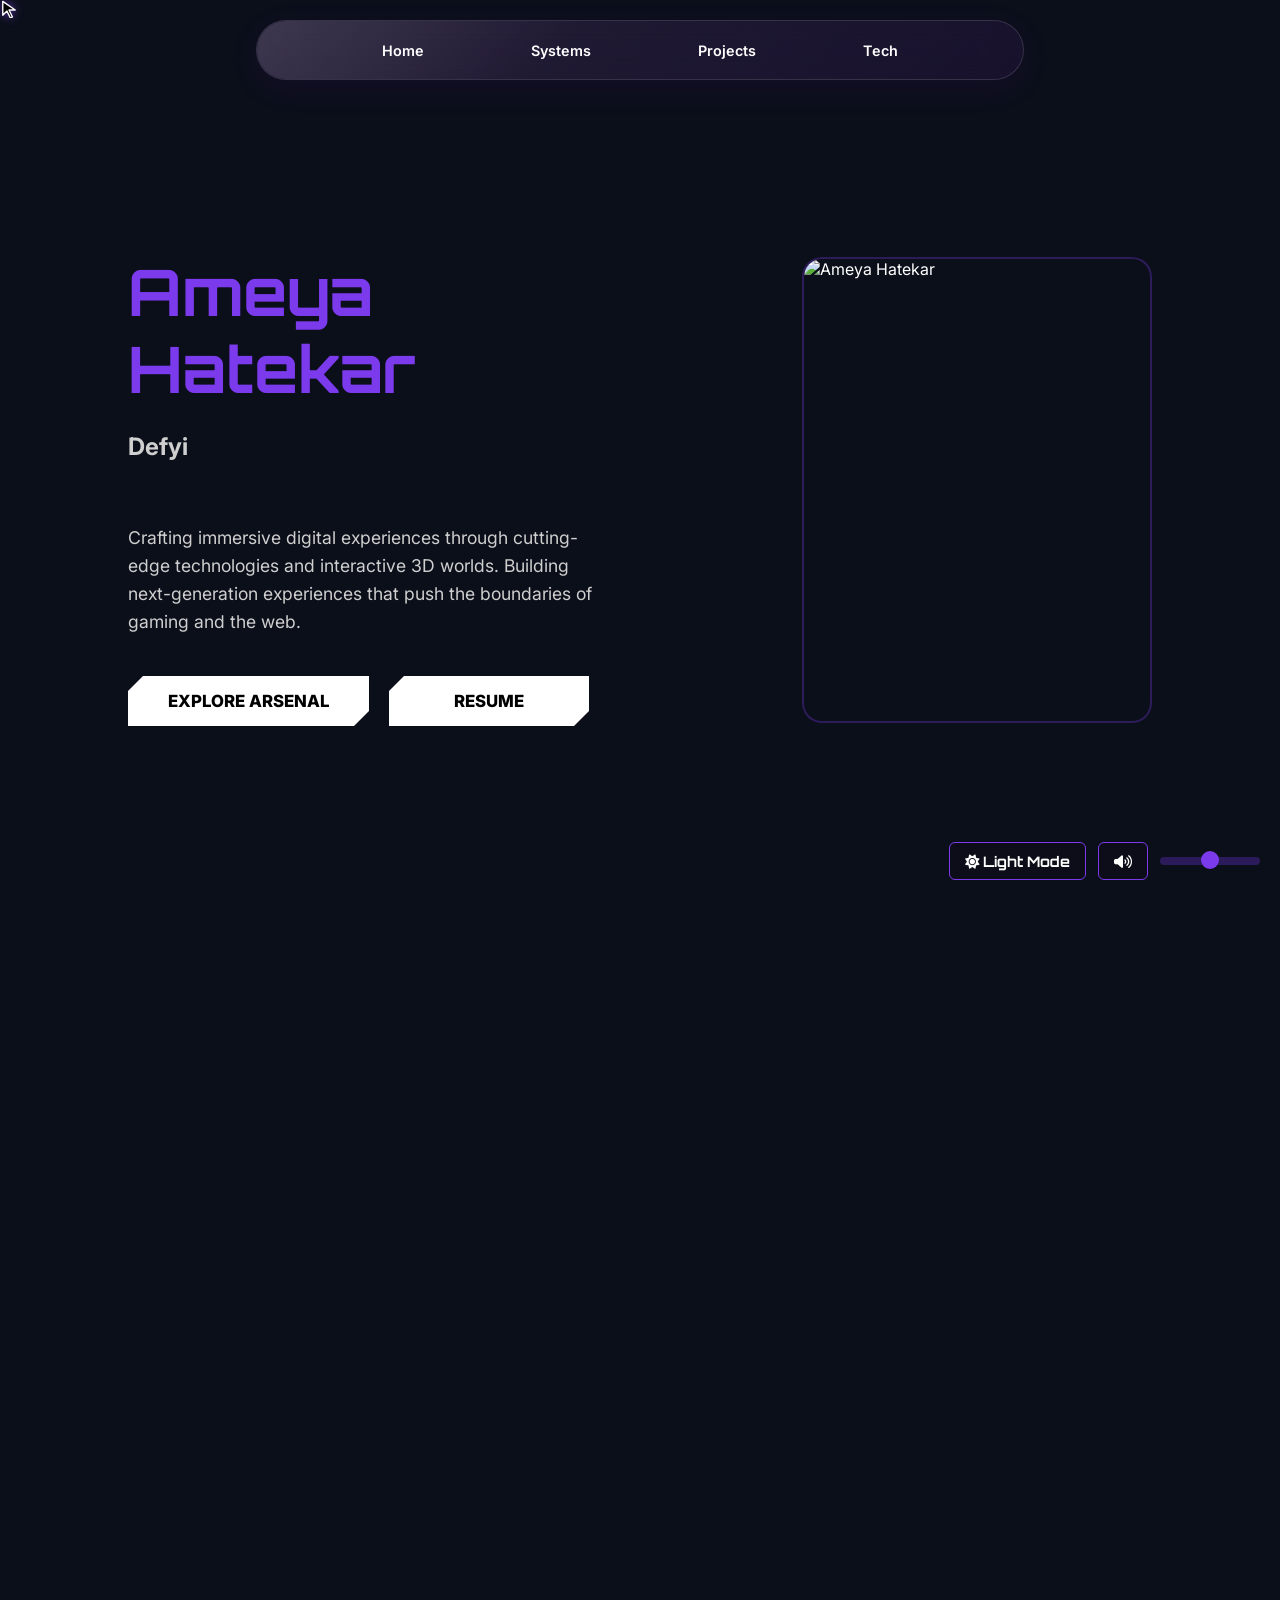
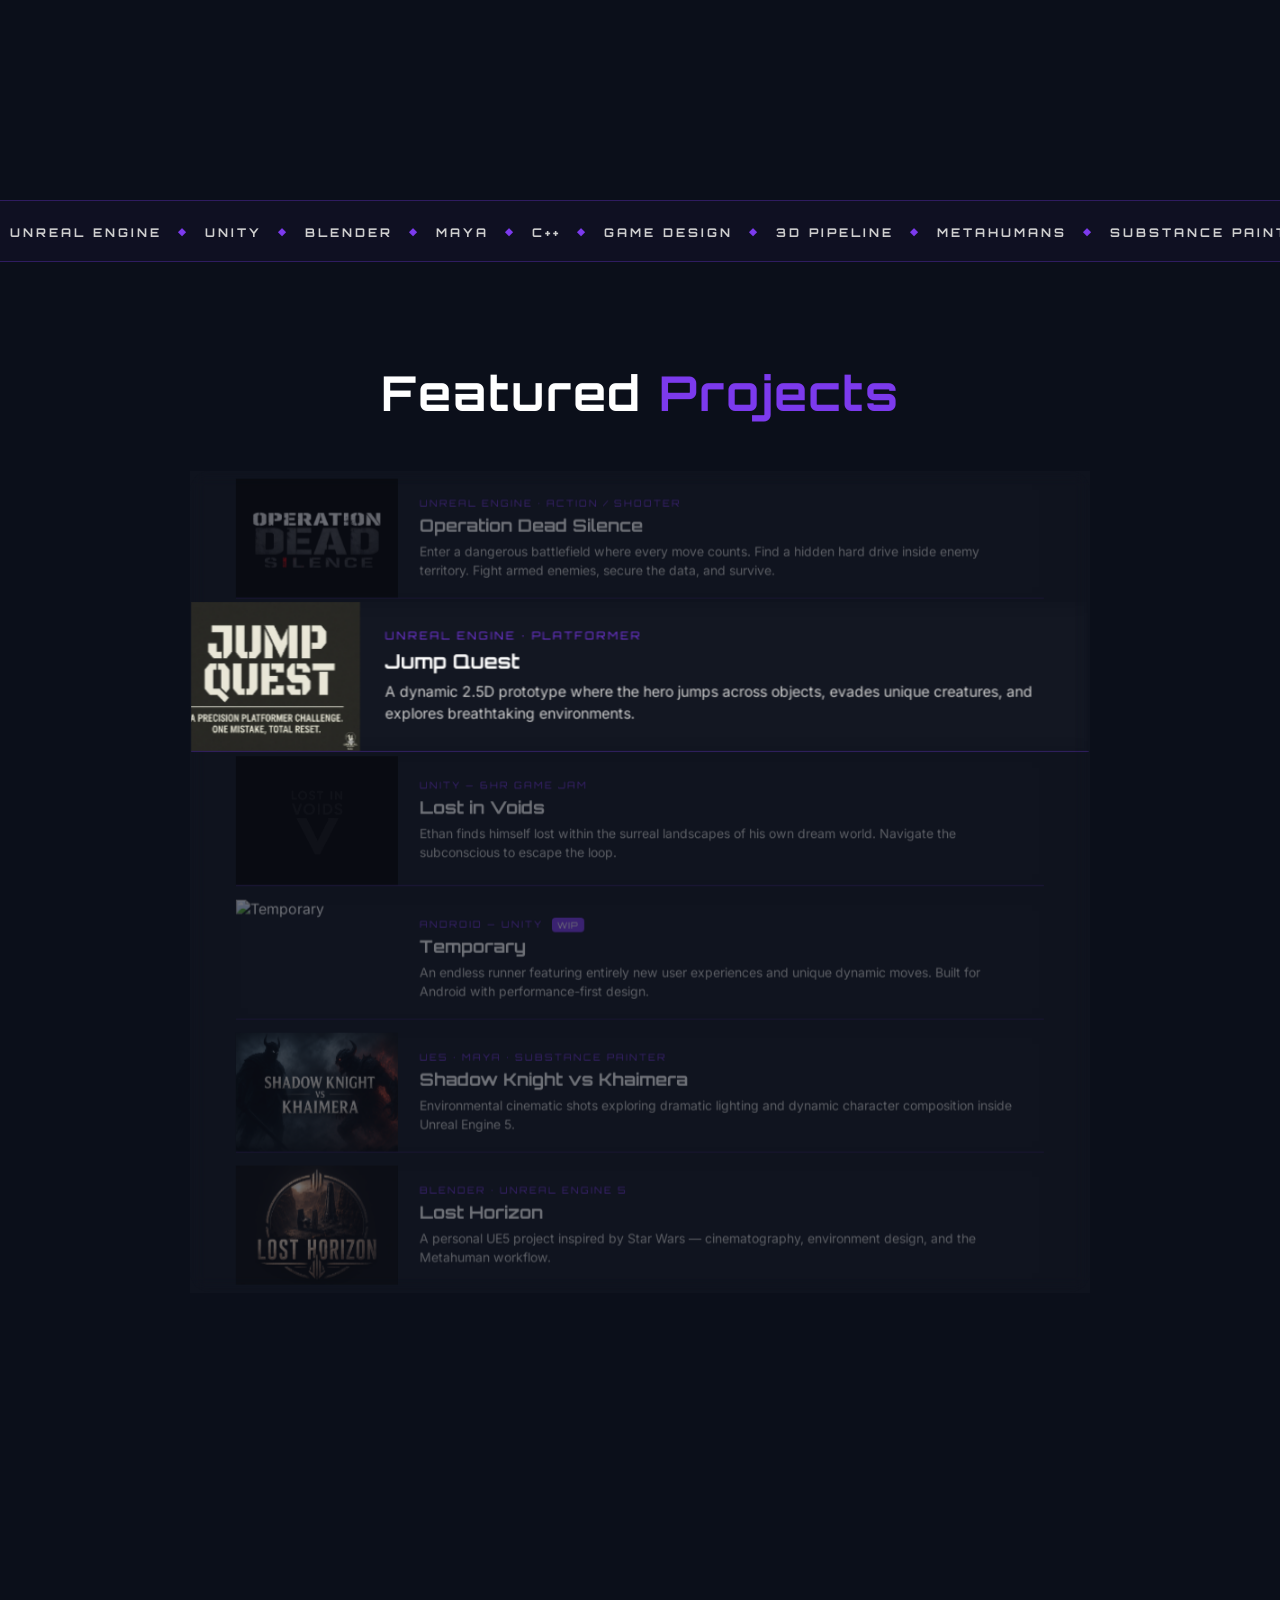
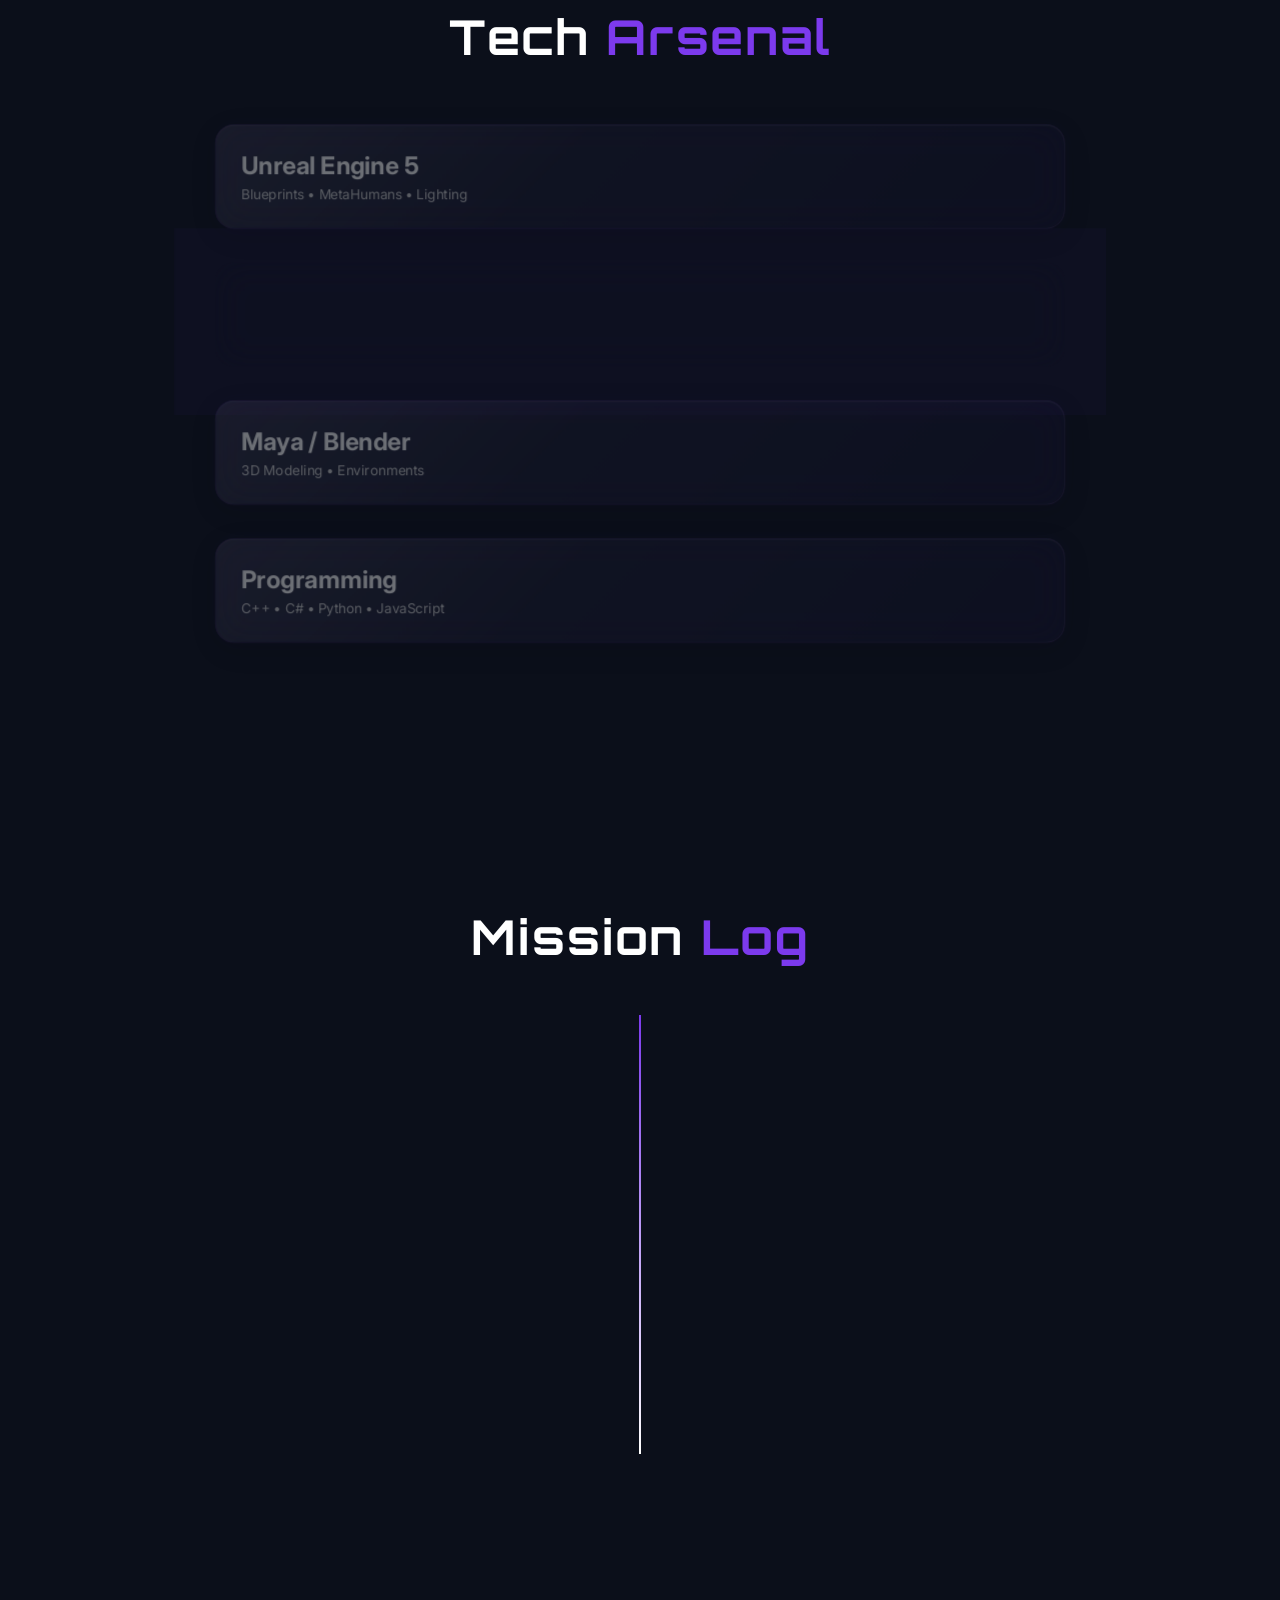
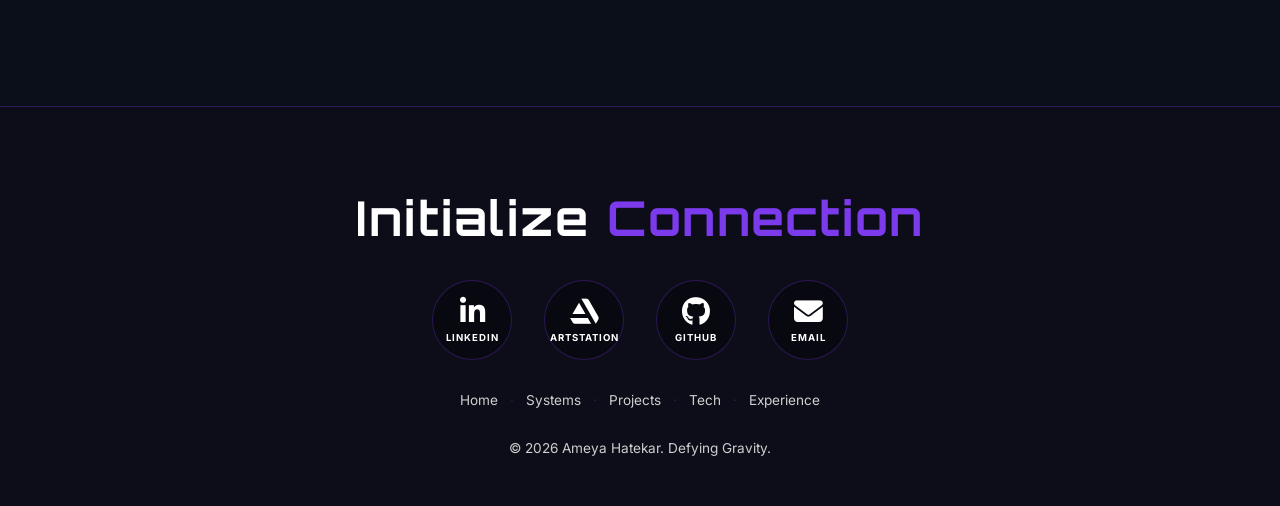
==== index.html @ feee2788 "Add files via upload" ====
<!DOCTYPE html>
<html lang="en">
<head>
    <meta charset="UTF-8">
    <meta name="viewport" content="width=device-width, initial-scale=1.0">
    <title>Ameya Hatekar | 3D Portfolio</title>
    <link href="https://fonts.googleapis.com/css2?family=Inter:wght@300;400;600;800&family=Orbitron:wght@400;700;900&display=swap" rel="stylesheet">
    <link rel="stylesheet" href="https://cdnjs.cloudflare.com/ajax/libs/font-awesome/6.4.0/css/all.min.css">
<style>
/* ═══════════════════════════════════════════
   ROOT & RESET
═══════════════════════════════════════════ */
:root {
    --bg-color: #0B0F1A;
    --primary-color: #7C3AED;
    --accent-color: #C084FC;
    --text-main: #FFFFFF;
    --text-muted: #CFCFCF;
    --dark-glass: #0c0d18;
    --border-glass: rgba(124, 58, 237, 0.3);
    --font-main: 'Inter', sans-serif;
    --font-title: 'Orbitron', sans-serif;
}
body.light-mode {
    --bg-color: #ffffff;
    --text-main: #111111;
    --text-muted: #444444;
    --dark-glass: #f8f8f8;
    --primary-color: #a020f0;
    --border-glass: rgba(0,0,0,0.1);
}
* { margin: 0; padding: 0; box-sizing: border-box; cursor: none !important; }
body.loading { overflow: hidden; background-color: var(--bg-color); }
html, body { height: auto; }
body {
    background-color: var(--bg-color);
    color: var(--text-main);
    font-family: var(--font-main);
    overflow-x: hidden;
    overflow-y: auto;
    transition: background-color 0.6s ease, color 0.6s ease;
}
html.lenis { height: auto; }
.lenis.lenis-smooth { scroll-behavior: auto; }

/* ── SCROLLBAR HIDDEN ── */
* { scrollbar-width: none; -ms-overflow-style: none; }
*::-webkit-scrollbar { display: none; width: 0; height: 0; }

/* ═══════════════════════════════════════════
   CUSTOM CURSOR — Triangular gamer arrow
═══════════════════════════════════════════ */
#custom-cursor {
    position: fixed;
    top: 0;
    left: 0;
    width: 0;
    height: 0;
    pointer-events: none;
    z-index: 999999;
    transform: translate(0px, 0px);
    will-change: transform;
}

/* Smaller custom arrow cursor */
#custom-cursor-svg {
    position: fixed;
    top: 0;
    left: 0;
    width: 18px;
    height: 18px;
    pointer-events: none;
    z-index: 999999;
    will-change: transform;
    transform: translate(0px, 0px);
    filter: drop-shadow(0 0 4px rgba(124, 58, 237, 0.7));
    transition: filter 0.15s ease, transform 0.12s ease;
}

#custom-cursor-svg.hover {
    filter: drop-shadow(0 0 8px rgba(192, 132, 252, 0.85));
    transform: translate(0px, 0px) scale(1.15);
}

@media (hover: none) and (pointer: coarse) {
    #custom-cursor-svg {
        display: none !important;
    }

    *,
    body {
        cursor: auto !important;
    }
}

/* ═══════════════════════════════════════════
   WEBGL CANVAS
═══════════════════════════════════════════ */
#webgl-canvas {
    position: fixed; top: 0; left: 0;
    width: 100vw; height: 100vh;
    z-index: -1; pointer-events: none;
}
body.light-mode #webgl-canvas { filter: invert(1) contrast(1.2); opacity: 0.8; }

/* ═══════════════════════════════════════════
   PRELOADER
═══════════════════════════════════════════ */
#preloader {
    position: fixed; top: 0; left: 0;
    width: 100%; height: 100%;
    background-color: #0B0F1A;
    z-index: 99998;
    display: flex; flex-direction: column;
    justify-content: center; align-items: center;
    transition: opacity 0.8s ease-out, visibility 0.8s ease-out;
}
.preloader-particles {
    position: absolute; top: 0; left: 0; width: 100%; height: 100%;
    background-image: radial-gradient(var(--primary-color) 1px, transparent 1px);
    background-size: 50px 50px; opacity: 0.1;
    animation: moveBg 10s linear infinite;
}
@keyframes moveBg { 0%{background-position:0 0} 100%{background-position:50px 50px} }
.glitch-wrapper { z-index: 2; text-align: center; }
.glitch {
    font-family: var(--font-title); font-size: 3.5rem;
    color: #fff; text-shadow: 0 0 15px var(--primary-color);
    letter-spacing: 5px;
}

/* ═══════════════════════════════════════════
   NAV
═══════════════════════════════════════════ */
.glass-nav {
    position: fixed; top: 20px; left: 50%;
    transform: translateX(-50%);
    width: 60%; max-width: 800px; height: 60px;
    background: rgba(129,11,208,0.08);
    backdrop-filter: blur(20px); -webkit-backdrop-filter: blur(20px);
    border: 1px solid rgba(255,255,255,0.15);
    border-radius: 30px;
    display: flex; justify-content: center; align-items: center;
    padding: 0 30px; z-index: 1000;
    box-shadow: 0 8px 32px rgba(129,11,208,0.08);
    overflow: hidden;
}
.glass-nav::before {
    content: ""; position: absolute; inset: 0; border-radius: 30px;
    background: linear-gradient(135deg,rgba(255,255,255,0.18) 0%,rgba(255,255,255,0.05) 40%,rgba(255,255,255,0.02) 100%);
    pointer-events: none;
}
.nav-links { display: flex; width: 100%; justify-content: space-evenly; }
.nav-links a {
    color: var(--text-main); text-decoration: none;
    font-weight: 600; font-size: 0.9rem;
    transition: color 0.3s; padding: 6px 12px;
}
.nav-links a:hover { color: var(--primary-color); }

/* Project overlay nav bar */
.proj-nav-bar {
    position: fixed; top: 20px; left: 50%;
    transform: translateX(-50%);
    width: 60%; max-width: 800px; height: 60px;
    background: rgba(129,11,208,0.08);
    backdrop-filter: blur(20px); -webkit-backdrop-filter: blur(20px);
    border: 1px solid rgba(255,255,255,0.15);
    border-radius: 30px;
    display: flex; justify-content: center; align-items: center;
    padding: 0 28px; z-index: 9001;
    box-shadow: 0 8px 32px rgba(129,11,208,0.08);
    overflow: hidden;
}
.proj-nav-bar::before {
    content: ""; position: absolute; inset: 0; border-radius: 30px;
    background: linear-gradient(135deg,rgba(255,255,255,0.18) 0%,rgba(255,255,255,0.05) 40%,rgba(255,255,255,0.02) 100%);
    pointer-events: none;
}
#proj-nav-title {
    font-family: var(--font-title); font-size: 0.72rem;
    letter-spacing: 2px; color: var(--primary-color);
    text-transform: uppercase; white-space: nowrap;
    overflow: hidden; text-overflow: ellipsis; max-width: 340px;
}

/* Floating back button */
body.light-mode #proj-back-btn{
    background: rgba(255,255,255,0.82);
    backdrop-filter: blur(16px);
    -webkit-backdrop-filter: blur(16px);
    border: 1px solid rgba(0,0,0,0.08);
    color: #111111;
    box-shadow:
        0 10px 28px rgba(0,0,0,0.08);
}
body.light-mode #proj-back-btn:hover{
    background: rgba(124,58,237,0.10);
    border-color: var(--primary-color);
    color: var(--primary-color);
    transform: translateX(-3px);
    box-shadow:
        0 12px 32px rgba(124,58,237,0.14);
}

body.light-mode #proj-back-btn i{
    color: inherit;
}
#proj-back-btn {
    position: fixed; top: 28px; left: 24px;
    z-index: 9002;
    display: flex; align-items: center; gap: 8px;
    background: rgba(12,13,24,0.75);
    backdrop-filter: blur(16px); -webkit-backdrop-filter: blur(16px);
    border: 1px solid var(--border-glass);
    border-radius: 50px;
    padding: 10px 20px;
    color: var(--text-main);
    font-family: var(--font-main);
    font-size: 0.82rem; font-weight: 700;
    letter-spacing: 0.5px; text-transform: uppercase;
    cursor: pointer;
    transition: border-color 0.25s, color 0.25s, background 0.25s, transform 0.25s;
}
#proj-back-btn:hover { border-color: var(--primary-color); color: var(--primary-color); background: rgba(124,58,237,0.12); transform: translateX(-3px); }
#proj-back-btn i { font-size: 0.8rem; transition: transform 0.25s; }
#proj-back-btn:hover i { transform: translateX(-3px); }

/* ═══════════════════════════════════════════
   TOP CONTROLS
═══════════════════════════════════════════ */
.top-controls {
    position: fixed; bottom: 20px; right: 20px;
    display: flex; align-items: center; gap: 12px;
    z-index: 1000; flex-wrap: wrap;
}
.control-btn {
    background: var(--dark-glass); color: var(--text-main);
    border: 1px solid var(--primary-color); border-radius: 6px;
    padding: 8px 15px; font-family: var(--font-title);
    font-size: 0.9rem; font-weight: bold; height: 38px;
    transition: all 0.3s ease;
}
.control-btn:hover { background: var(--primary-color); color: #fff; }
input[type=range] { -webkit-appearance: none; width: 100px; background: transparent; height: 38px; }
input[type=range]::-webkit-slider-runnable-track { width:100%; height:8px; background:var(--border-glass); border-radius:4px; }
input[type=range]::-webkit-slider-thumb { -webkit-appearance:none; height:18px; width:18px; border-radius:50%; background:var(--primary-color); margin-top:-6px; }

/* ═══════════════════════════════════════════
   TYPOGRAPHY
═══════════════════════════════════════════ */
.title-font { font-family: var(--font-title); }
.primary-text { color: var(--primary-color) !important; text-shadow: none !important; }
.clean-name { color: var(--primary-color) !important; text-shadow: none !important; }
.anti-gravity { animation: float 6s ease-in-out infinite; }
@keyframes float { 0%,100%{transform:translateY(0)} 50%{transform:translateY(-15px)} }

/* ═══════════════════════════════════════════
   LAYOUT
═══════════════════════════════════════════ */
#app-container { position: relative; z-index: 10; }
.section-padding { padding: 100px 10%; min-height: 100vh; }
.section-title { font-size: 3rem; margin-bottom: 3rem; text-align: center; letter-spacing: 2px; }

/* ═══════════════════════════════════════════
   HERO
═══════════════════════════════════════════ */
.section-fullscreen {
    min-height: 100vh; display: flex;
    align-items: center; justify-content: space-between;
    padding: 80px 10% 0; gap: 50px;
}
.hero-content { flex: 1; max-width: 600px; z-index: 2; }
.hero-content h1 { font-size: 4rem; line-height: 1.2; margin-bottom: 1.5rem; }
.hero-content h2 { font-size: 1.5rem; color: var(--text-muted); margin-bottom: 2rem; min-height: 60px; }
.hero-content .about-me { font-size: 1.1rem; line-height: 1.6; color: var(--text-muted); margin-bottom: 2.5rem; }
.hero-buttons { display: flex; gap: 20px; flex-wrap: wrap; }
.hero-image-wrapper { flex: 1; display: flex; justify-content: flex-end; align-items: center; z-index: 2; }
.hero-img-inner {
    width: 100%; max-width: 350px; aspect-ratio: 3/4;
    border-radius: 20px; overflow: hidden;
    border: 2px solid var(--border-glass); background: var(--bg-color);
}
.hero-profile-pic { width: 100%; height: 100%; object-fit: cover; display: block; }

/* ═══════════════════════════════════════════
   CYBER BUTTON
═══════════════════════════════════════════ */
.cyber-btn {
    display: inline-flex; justify-content: center; align-items: center;
    padding: 15px 40px; font-family: var(--font-main);
    font-size: 1.05rem; font-weight: 800;
    color: #000; background: #fff; border: none; text-decoration: none;
    position: relative; overflow: hidden; transition: all 0.4s ease;
    min-width: 200px; text-transform: uppercase;
    clip-path: polygon(15px 0,100% 0,100% calc(100% - 15px),calc(100% - 15px) 100%,0 100%,0 15px);
    cursor: pointer;
}
body.light-mode .cyber-btn { background: #111; color: #fff; }
.cyber-btn::before {
    content: ''; position: absolute; top: 0; left: 0;
    width: 100%; height: 100%; background: var(--primary-color);
    z-index: -1; transform: scaleX(0); transform-origin: right; transition: transform 0.4s;
}
.cyber-btn:hover::before { transform: scaleX(1); transform-origin: left; }
.cyber-btn:hover { color: #fff !important; transform: translateY(-3px); }

/* ═══════════════════════════════════════════
   ABOUT
═══════════════════════════════════════════ */
.about-grid { display: grid; grid-template-columns: 1fr 1fr; gap: 30px; align-items: center; }
.glass-card { background: var(--dark-glass); border: 1px solid var(--border-glass); border-radius: 15px; padding: 3rem; }
.stats-grid { display: grid; grid-template-columns: 1fr 1fr; gap: 20px; }
.stat-box {
    background: rgba(255,255,255,0.03); backdrop-filter: blur(15px);
    border: 1px solid var(--border-glass); padding: 20px; border-radius: 10px; text-align: center;
}
.stat-box h3 { font-size: 2.5rem; margin-bottom: 10px; }

/* ═══════════════════════════════════════════
   MARQUEE
═══════════════════════════════════════════ */
.marquee-divider {
    overflow: hidden; padding: 20px 0;
    border-top: 1px solid var(--border-glass);
    border-bottom: 1px solid var(--border-glass);
    background: rgba(124,58,237,0.04);
}
.marquee-track { display: inline-flex; white-space: nowrap; animation: marqueeScroll 30s linear infinite; }
.marquee-track span { font-family: var(--font-title); font-size: 0.75rem; font-weight: 700; letter-spacing: 3px; color: var(--text-muted); padding: 0 10px; text-transform: uppercase; }
.marquee-track .dot { color: var(--primary-color); font-size: 0.6rem; padding: 0 6px; }
@keyframes marqueeScroll { 0%{transform:translateX(0)} 100%{transform:translateX(-50%)} }

/* ═══════════════════════════════════════════
   FISHEYE PROJECT LIST
═══════════════════════════════════════════ */
.fisheye-scroller-wrapper {
    width: 100%; max-width: 900px; margin: 0 auto 4rem;
    background: rgba(255,255,255,0.02);
    border: 1px solid var(--border-glass);
    border-radius: 20px; overflow: hidden; backdrop-filter: blur(8px);
}
.fisheye-list { display: flex; flex-direction: column; }
.fisheye-item {
    display: grid; grid-template-columns: 180px 1fr;
    align-items: stretch;
    border-bottom: 1px solid var(--border-glass);
    cursor: pointer;
    transition: transform 0.25s ease, background 0.25s ease;
    transform-origin: center; will-change: transform;
    position: relative; overflow: hidden; min-height: 120px;
}
.fisheye-item:last-child { border-bottom: none; }
.fisheye-item:hover { background: rgba(124,58,237,0.07); }
.fisheye-img-wrap { width: 180px; height: 100%; min-height: 120px; overflow: hidden; flex-shrink: 0; }
.fisheye-img-wrap img { width: 100%; height: 100%; object-fit: cover; object-position: center; display: block; transition: transform 0.4s ease; }
.fisheye-item:hover .fisheye-img-wrap img { transform: scale(1.06); }
.fisheye-info { display: flex; flex-direction: column; justify-content: center; padding: 20px 24px; gap: 6px; }
.fisheye-engine { font-family: var(--font-title); font-size: 0.65rem; letter-spacing: 2px; color: var(--primary-color); text-transform: uppercase; }
.fisheye-info h3 { font-size: 1.2rem; font-weight: 700; color: var(--text-main); font-family: var(--font-title); transition: color 0.2s; }
.fisheye-item:hover .fisheye-info h3 { color: var(--primary-color); }
.fisheye-info p { font-size: 0.88rem; color: var(--text-muted); line-height: 1.5; }
.badge-wip { font-size: 0.6rem; background: var(--primary-color); color: #fff; padding: 2px 6px; border-radius: 4px; letter-spacing: 1px; vertical-align: middle; }
.view-more-container { text-align: center; margin-top: 2rem; width: 100%; display: flex; justify-content: center; }

/* ═══════════════════════════════════════════
   SKILLS
═══════════════════════════════════════════ */
.skills-fisheye { max-width: 1000px; margin: auto; }
.fisheye-skill {
    position: relative; display: flex; align-items: center; gap: 40px;
    padding: 30px; margin: 15px 0; border-radius: 22px;
    background: rgba(130,80,255,0.08); backdrop-filter: blur(20px);
    border: 1px solid rgba(180,140,255,0.15);
    box-shadow: 0 8px 32px rgba(0,0,0,0.35), 0 0 20px rgba(130,80,255,0.08), inset 0 1px 1px rgba(255,255,255,0.1);
    overflow: hidden;
    transition: transform 0.35s ease, opacity 0.35s ease, box-shadow 0.35s ease;
}
.fisheye-skill::before {
    content: ""; position: absolute; inset: 0;
    background: linear-gradient(135deg,rgba(255,255,255,0.12) 0%,rgba(255,255,255,0.03) 40%,transparent 100%);
    pointer-events: none;
}
.fisheye-skill:hover { box-shadow: 0 12px 40px rgba(0,0,0,0.45), 0 0 30px rgba(168,85,247,0.15); border-color: rgba(168,85,247,0.25); }
.skill-number { font-size: 3rem; font-weight: 800; min-width: 100px; color: rgba(190,150,255,0.9); opacity: 0.9; }
.fisheye-skill h3 { font-size: 1.8rem; margin-bottom: 6px; color: var(--text-main); }
.fisheye-skill p { color: var(--text-muted); }

/* ═══════════════════════════════════════════
   TIMELINE
═══════════════════════════════════════════ */
.timeline-container { position: relative; max-width: 900px; margin: 0 auto; }
.timeline-line { position: absolute; left: 50%; top: 0; bottom: 0; width: 2px; background: linear-gradient(to bottom,var(--primary-color),var(--text-main)); transform: translateX(-50%); }
.timeline-item { display: flex; justify-content: flex-end; padding-right: 50%; position: relative; margin-bottom: 4rem; }
.timeline-item:nth-child(odd) { justify-content: flex-start; padding-right: 0; padding-left: 50%; }
.timeline-dot { position: absolute; left: 50%; top: 20px; width: 20px; height: 20px; background: var(--bg-color); border: 3px solid var(--primary-color); border-radius: 50%; transform: translateX(-50%); }
.timeline-card { width: 85%; margin-right: 40px; background: var(--dark-glass); border: 1px solid var(--border-glass); border-radius: 13px; padding: 2rem; }
.timeline-item:nth-child(odd) .timeline-card { margin-right: 0; margin-left: 40px; }
.timeline-card h3 { font-size: 1.1rem; font-weight: 700; margin-bottom: 4px; }
.timeline-card h4 { font-size: 0.9rem; color: var(--primary-color); margin-bottom: 10px; }
.timeline-card p { font-size: 0.9rem; color: var(--text-muted); line-height: 1.6; }

/* ═══════════════════════════════════════════
   FOOTER
═══════════════════════════════════════════ */
footer#contact { background: var(--dark-glass); border-top: 1px solid var(--border-glass); padding: 80px 10% 50px; }
.footer-inner { display: flex; flex-direction: column; align-items: center; gap: 2rem; }
.footer-inner .section-title { margin-bottom: 0; }
.socials-container { display: flex; gap: 2rem; }
.social-icon {
    width: 80px; height: 80px; background: rgba(0,0,0,0.3);
    border: 1px solid var(--border-glass); border-radius: 50%;
    display: flex; flex-direction: column; justify-content: center; align-items: center;
    gap: 6px; font-size: 1.8rem; color: var(--text-main); text-decoration: none; transition: all 0.3s ease;
}
.social-icon:hover { background: var(--primary-color); color: #fff; border-color: var(--primary-color); }
.social-label { font-size: 0.6rem; font-weight: 700; letter-spacing: 1px; text-transform: uppercase; }
.footer-links { display: flex; gap: 12px; align-items: center; font-size: 0.85rem; color: var(--text-muted); }
.footer-links a { color: var(--text-muted); text-decoration: none; transition: color 0.2s; }
.footer-links a:hover { color: var(--primary-color); }
.footer-links span { color: var(--border-glass); }
.footer-text { color: var(--text-muted); font-size: 0.85rem; }

/* ═══════════════════════════════════════════
   REVEAL ANIMATIONS
═══════════════════════════════════════════ */
.reveal-up { opacity: 0; transform: translateY(50px); transition: all 0.8s ease-out; }
.reveal-up.active { opacity: 1; transform: translateY(0); }
.reveal-stagger > * {
    opacity: 0; transform: translateY(30px);
    transition: opacity 0.6s ease-out, transform 0.6s ease-out;
}
.reveal-stagger.active > * { opacity: 1; transform: translateY(0); }
.reveal-stagger.active > *:nth-child(1) { transition-delay: 0.05s; }
.reveal-stagger.active > *:nth-child(2) { transition-delay: 0.12s; }
.reveal-stagger.active > *:nth-child(3) { transition-delay: 0.19s; }
.reveal-stagger.active > *:nth-child(4) { transition-delay: 0.26s; }
.reveal-stagger.active > *:nth-child(5) { transition-delay: 0.33s; }
.reveal-stagger.active > *:nth-child(6) { transition-delay: 0.40s; }

/* ═══════════════════════════════════════════
   PROJECT OVERLAY
═══════════════════════════════════════════ */
#project-overlay {
    position: fixed; inset: 0;
    z-index: 9000; pointer-events: none; overflow: hidden;
}
#project-sheet {
    position: absolute; inset: 0;
    background: var(--bg-color);
    overflow-y: scroll;
    transform: translateY(100%);
    transition: transform 0.7s cubic-bezier(0.22, 1, 0.36, 1);
    -webkit-overflow-scrolling: touch;
    height: 100vh; overflow-x: hidden;
    pointer-events: auto;
    overscroll-behavior: contain;
    scrollbar-width: none; -ms-overflow-style: none;
}
#project-sheet::-webkit-scrollbar { display: none; }
#project-overlay.open { pointer-events: all; }
#project-overlay.open #project-sheet { transform: translateY(0); }
#project-curtain {
    position: absolute; inset: 0;
    background: var(--primary-color);
    transform: translateY(-100%);
    transition: transform 0.4s cubic-bezier(0.7, 0, 0.3, 1);
    z-index: 10; pointer-events: none;
}
#project-overlay.wiping #project-curtain { transform: translateY(0); }

/* ── PROJECT PARTICLE CANVAS (inside overlay) ── */
#proj-particle-canvas {
    position: fixed; top: 0; left: 0;
    width: 100vw; height: 100vh;
    z-index: 9001; pointer-events: none;
    opacity: 0;
    transition: opacity 0.8s ease;
}
#project-overlay.open #proj-particle-canvas { opacity: 1; }

/* ═══════════════════════════════════════════
   PROJECT PAGE STYLES
═══════════════════════════════════════════ */
.proj-page { display: none; }
.proj-page.active { display: block; }
.proj-page.active .proj-header-block { animation: projFadeUp 0.7s ease-out both; }
.proj-page.active .proj-details-strip { animation: projFadeUp 0.7s 0.12s ease-out both; }
.proj-page.active .proj-body { animation: projFadeUp 0.7s 0.2s ease-out both; }
@keyframes projFadeUp {
    from { opacity: 0; transform: translateY(28px); }
    to   { opacity: 1; transform: translateY(0); }
}

/* HEADER BLOCK */
.proj-header-block {
    padding: 110px 10% 0;
    max-width: 1100px; margin: 0 auto;
}
.proj-kicker {
    font-family: var(--font-title); font-size: 0.65rem;
    letter-spacing: 3px; color: var(--primary-color);
    text-transform: uppercase; margin-bottom: 10px; display: block;
}
.proj-hero-title {
    font-family: var(--font-title);
    font-size: clamp(2.4rem, 5vw, 4rem);
    font-weight: 900; color: var(--text-main); line-height: 1.05;
    margin-bottom: 1.2rem;
}
.proj-hero-title span {
    display: inline-block;
    background: linear-gradient(90deg, var(--primary-color), var(--accent-color));
    -webkit-background-clip: text; -webkit-text-fill-color: transparent;
    background-clip: text;
}
.proj-meta-pills { display: flex; flex-wrap: wrap; gap: 10px; margin-top: 20px; }
.proj-meta-pill {
    display: flex; align-items: center; gap: 6px;
    background: rgba(124,58,237,0.10);
    border: 1px solid var(--border-glass);
    border-radius: 50px; padding: 6px 16px;
    font-size: 0.8rem; font-weight: 600; color: var(--text-muted);
    transition: border-color 0.2s, color 0.2s;
}
.proj-meta-pill:hover { border-color: var(--primary-color); color: var(--text-main); }
.proj-meta-pill i { color: var(--primary-color); font-size: 0.75rem; }

/* DETAILS STRIP */
.proj-details-strip {
    display: flex; flex-wrap: wrap;
    border-top: 1px solid var(--border-glass);
    border-bottom: 1px solid var(--border-glass);
    margin: 40px auto 0;
    max-width: 1100px; padding: 0 10%;
}
.ds-cell {
    flex: 1; min-width: 150px;
    padding: 28px 24px;
    border-right: 1px solid var(--border-glass);
    transition: background 0.2s;
}
.ds-cell:last-child { border-right: none; }
.ds-cell:hover { background: rgba(124,58,237,0.05); }
.ds-label { font-family: var(--font-title); font-size: 0.55rem; letter-spacing: 2px; color: var(--primary-color); text-transform: uppercase; margin-bottom: 8px; }
.ds-val { font-size: 1.15rem; font-weight: 800; color: var(--text-main); margin-bottom: 4px; font-family: var(--font-title); }
.ds-sub { font-size: 0.78rem; color: var(--text-muted); }

/* BODY */
.proj-body {
    max-width: 1100px; margin: 0 auto;
    padding: 60px 10% 40px;
    display: grid; gap: 3.5rem;
}

/* SECTION LABEL */
.proj-section-label {
    font-family: var(--font-title); font-size: 0.7rem;
    letter-spacing: 3px; color: var(--primary-color);
    text-transform: uppercase; margin-bottom: 20px; display: flex;
    align-items: center; gap: 10px;
}
.proj-section-label::after {
    content: ''; flex: 1; height: 1px;
    background: linear-gradient(to right, var(--border-glass), transparent);
}

/* OVERVIEW CARD */
.proj-overview-card {
    background: rgba(124,58,237,0.05);
    border: 1px solid var(--border-glass);
    border-radius: 18px; padding: 2.5rem 3rem;
    position: relative; overflow: hidden;
}
.proj-overview-card::before {
    content: ''; position: absolute; top: 0; left: 0; right: 0; height: 1px;
    background: linear-gradient(90deg, transparent, var(--primary-color), transparent);
}
.proj-desc-text { font-size: 1.05rem; line-height: 1.85; color: var(--text-muted); margin-bottom: 1rem; }
.proj-desc-text:last-child { margin-bottom: 0; }

/* SCREENSHOT GALLERY */
.proj-gallery {
    display: grid;
    grid-template-columns: repeat(2, 1fr);
    gap: 14px;
}
.proj-gallery-item {
    position: relative; overflow: hidden;
    border-radius: 12px; border: 1px solid var(--border-glass);
    cursor: zoom-in;
    opacity: 0; transform: translateY(20px);
    transition: opacity 0.5s ease-out, transform 0.5s ease-out, border-color 0.3s;
}
.proj-gallery-item.visible { opacity: 1; transform: translateY(0); }
.proj-gallery-item:hover { border-color: var(--primary-color); }
.proj-gallery-item img {
    width: 100%; aspect-ratio: 16/9;
    object-fit: cover; display: block;
    transition: transform 0.5s cubic-bezier(0.25, 0.46, 0.45, 0.94);
}
.proj-gallery-item:hover img { transform: scale(1.06); }
.proj-gallery-item .gallery-overlay {
    position: absolute; inset: 0;
    background: rgba(124,58,237,0.35);
    display: flex; align-items: center; justify-content: center;
    opacity: 0; transition: opacity 0.3s ease;
}
.proj-gallery-item:hover .gallery-overlay { opacity: 1; }
.gallery-overlay i { font-size: 1.6rem; color: #fff; }

/* ═══════════════════════════════════════════
   CINEMATIC VIDEO SECTION
═══════════════════════════════════════════ */
.proj-cinematic-wrap {
    position: relative;
    border-radius: 20px;
    overflow: hidden;
    background: rgba(10, 8, 20, 0.85);
    backdrop-filter: blur(20px);
    border: 1px solid rgba(124, 58, 237, 0.4);
    box-shadow:
        0 0 0 1px rgba(192, 132, 252, 0.08),
        0 24px 64px rgba(0, 0, 0, 0.6),
        inset 0 1px 0 rgba(255,255,255,0.07);
}
.proj-cinematic-wrap::before {
    content: '';
    position: absolute; top: 0; left: 0; right: 0; height: 2px;
    background: linear-gradient(90deg, transparent 0%, var(--primary-color) 40%, var(--accent-color) 60%, transparent 100%);
    z-index: 2;
}
.proj-cinematic-wrap::after {
    content: '';
    position: absolute; inset: 8px;
    border: 1px solid rgba(124,58,237,0.15);
    border-radius: 14px;
    pointer-events: none;
    z-index: 2;
}

/* video frame */
.video-container{
    width:100%;
    max-width:1200px;
    margin:auto;
    border-radius:20px;
    overflow:hidden;
}

.video-container video{
    width:100%;
    display:block;
    object-fit:cover;
}

/* cinematic info bar */
/* ───────── LIGHT MODE : Cinematic Info ───────── */

body.light-mode .proj-cinematic-info{
    background: rgba(255,255,255,0.92);
    border-top: 1px solid rgba(0,0,0,0.08);
}

body.light-mode .proj-cinematic-title{
    color: #111111;
}

body.light-mode .proj-cinematic-desc{
    color: #555555;
}

body.light-mode .proj-cinematic-badge{
    background: rgba(124,58,237,0.08);

    border: 1px solid rgba(124,58,237,0.18);

    color: var(--primary-color);

    box-shadow:
        0 6px 18px rgba(124,58,237,0.08);
}

.proj-cinematic-info {
    padding: 22px 28px;
    display: flex; align-items: center; justify-content: space-between;
    gap: 16px;
    border-top: 1px solid rgba(124, 58, 237, 0.2);
}
.proj-cinematic-title {
    font-family: var(--font-title);
    font-size: 1rem; font-weight: 700;
    color: var(--text-main); margin-bottom: 4px;
}
.proj-cinematic-desc {
    font-size: 0.82rem;
    color: var(--text-muted); line-height: 1.5;
}
.proj-cinematic-badge {
    display: flex; align-items: center; gap: 6px;
    background: rgba(124,58,237,0.12);
    border: 1px solid var(--border-glass);
    border-radius: 30px; padding: 6px 14px;
    font-family: var(--font-title);
    font-size: 0.6rem; letter-spacing: 2px;
    color: var(--primary-color); text-transform: uppercase;
    flex-shrink: 0;
}


/* vignette */
body.light-mode .proj-cinematic-screen::after{
    background:
        radial-gradient(
            ellipse at center,
            rgba(255,255,255,0) 45%,
            rgba(0,0,0,0.06) 100%
        );
}
.proj-cinematic-screen::after {
    content: '';
    position: absolute; inset: 0;
    background: radial-gradient(ellipse at center, transparent 50%, rgba(0,0,0,0.55) 100%);
    pointer-events: none; z-index: 1;
}

/* ═══════════════════════════════════════════
   PROJECT NAVIGATION BUTTONS
═══════════════════════════════════════════ */
.proj-nav-footer {
    max-width: 1100px; margin: 0 auto;
    padding: 0 10% 80px;
    display: flex; justify-content: flex-end;
}
.proj-next-btn {
    display: inline-flex; align-items: center; gap: 12px;
    padding: 18px 40px;
    font-family: var(--font-title); font-size: 0.8rem;
    font-weight: 700; text-transform: uppercase; letter-spacing: 2px;
    color: var(--text-main);
    background: rgba(124,58,237,0.08);
    border: 1px solid var(--border-glass);
    border-radius: 50px;
    cursor: pointer;
    text-decoration: none;
    position: relative; overflow: hidden;
    transition: border-color 0.3s, color 0.3s, transform 0.3s, box-shadow 0.3s, background 0.3s;
}
.proj-next-btn::before {
    content: '';
    position: absolute; inset: 0;
    background: linear-gradient(135deg, var(--primary-color), var(--accent-color));
    opacity: 0; transition: opacity 0.4s ease;
}
.proj-next-btn:hover::before { opacity: 1; }
.proj-next-btn:hover {
    color: #fff;
    border-color: var(--primary-color);
    transform: translateY(-4px);
    box-shadow: 0 16px 40px rgba(124,58,237,0.35);
}
.proj-next-btn span { position: relative; z-index: 1; }
.proj-next-btn i { position: relative; z-index: 1; transition: transform 0.3s; font-size: 0.9rem; }
.proj-next-btn:hover i { transform: translateX(5px); }

.proj-nav-footer.center { justify-content: center; }
.proj-back-home-btn {
    display: inline-flex; align-items: center; gap: 12px;
    padding: 18px 48px;
    font-family: var(--font-title); font-size: 0.8rem;
    font-weight: 700; text-transform: uppercase; letter-spacing: 2px;
    background: rgba(124,58,237,0.1);
    border: 1px solid var(--primary-color);
    border-radius: 50px; color: var(--text-main);
    cursor: pointer; text-decoration: none;
    position: relative; overflow: hidden;
    transition: all 0.35s ease;
}
.proj-back-home-btn::before {
    content: '';
    position: absolute; inset: 0;
    background: linear-gradient(135deg, var(--primary-color), var(--accent-color));
    opacity: 0; transition: opacity 0.4s ease;
}
.proj-back-home-btn:hover::before { opacity: 1; }
.proj-back-home-btn:hover { color: #fff; transform: translateY(-4px); box-shadow: 0 16px 40px rgba(124,58,237,0.4); }
.proj-back-home-btn span { position: relative; z-index: 1; }
.proj-back-home-btn i { position: relative; z-index: 1; transition: transform 0.3s; }
.proj-back-home-btn:hover i { transform: translateX(-4px); }

.proj-divider {
    height: 1px;
    background: linear-gradient(90deg, transparent, var(--border-glass), transparent);
    margin: 0 10%; max-width: 1100px;
}

/* ═══════════════════════════════════════════
   CHIPS & WIP
═══════════════════════════════════════════ */
.proj-chips { display: flex; flex-wrap: wrap; gap: 12px; }
.proj-chip {
    background: rgba(124,58,237,0.10); border: 1px solid var(--border-glass);
    border-radius: 30px; padding: 7px 18px; font-size: 0.82rem;
    font-weight: 600; color: var(--text-muted);
    transition: border-color 0.2s, background 0.2s, color 0.2s;
}
.proj-chip:hover { border-color: var(--primary-color); background: rgba(124,58,237,0.18); color: var(--text-main); }
.wip-banner {
    background: rgba(124,58,237,0.12); border: 1px solid var(--primary-color);
    border-radius: 12px; padding: 18px 24px;
    display: flex; align-items: center; gap: 14px;
    font-size: 0.9rem; color: var(--text-muted);
}
.wip-banner i { color: var(--primary-color); font-size: 1.2rem; flex-shrink: 0; }
.proj-cta { display: flex; gap: 16px; flex-wrap: wrap; }
.proj-btn {
    display: inline-flex; align-items: center; gap: 8px;
    padding: 14px 36px; font-family: var(--font-main);
    font-size: 0.95rem; font-weight: 800; text-decoration: none;
    text-transform: uppercase; letter-spacing: 1px;
    transition: all 0.3s ease;
    clip-path: polygon(12px 0,100% 0,100% calc(100% - 12px),calc(100% - 12px) 100%,0 100%,0 12px);
    cursor: pointer;
}
.proj-btn-primary { background: #fff; color: #000; border: none; }
.proj-btn-primary:hover { background: var(--primary-color); color: #fff; }

/* ═══════════════════════════════════════════
   LIGHTBOX
═══════════════════════════════════════════ */
#lightbox {
    position: fixed; inset: 0;
    background: rgba(5,5,15,0.96);
    z-index: 99990;
    display: flex; align-items: center; justify-content: center;
    opacity: 0; pointer-events: none;
    transition: opacity 0.3s ease;
}
#lightbox.open { opacity: 1; pointer-events: all; }
#lightbox img {
    max-width: 92vw; max-height: 88vh;
    object-fit: contain; border-radius: 12px;
    border: 1px solid var(--border-glass);
    transform: scale(0.92);
    transition: transform 0.35s cubic-bezier(0.34,1.56,0.64,1);
}
#lightbox.open img { transform: scale(1); }
#lightbox-close {
    position: absolute; top: 20px; right: 24px;
    background: rgba(124,58,237,0.2); border: 1px solid var(--border-glass);
    border-radius: 50%; width: 44px; height: 44px;
    display: flex; align-items: center; justify-content: center;
    color: var(--text-main); font-size: 1.1rem; cursor: pointer;
    transition: background 0.2s;
}
#lightbox-close:hover { background: var(--primary-color); }

/* ═══════════════════════════════════════════
   MOBILE RESPONSIVE
═══════════════════════════════════════════ */
@media (hover: none) and (pointer: coarse) {
    *, body { cursor: auto !important; }
    #custom-cursor-svg { display: none !important; }
    .glass-nav { width: 90%; padding: 0 15px; }
    .nav-links a { font-size: 0.85rem; }
    .top-controls { bottom: 10px; right: 10px; }
}
@media (max-width: 768px) {
    .glass-nav { width: 92%; padding: 0 16px; height: 54px; }
    .nav-links a { font-size: 0.85rem; padding: 4px 8px; }
    .section-fullscreen { flex-direction: column; text-align: center; justify-content: center; gap: 30px; padding-top: 120px; padding-left: 6%; padding-right: 6%; }
    .hero-image-wrapper { justify-content: center; order: -1; }
    .hero-img-inner { max-width: 220px; }
    .hero-content { margin: 0 auto; display: flex; flex-direction: column; align-items: center; }
    .hero-content h1 { font-size: 2.8rem; }
    .hero-content h2 { font-size: 1.2rem; }
    .hero-buttons { justify-content: center; }
    .cyber-btn { min-width: 160px; font-size: 0.9rem; padding: 12px 24px; }
    .section-title { font-size: 2.2rem; }
    .section-padding { padding: 80px 6%; }
    .about-grid { grid-template-columns: 1fr; }
    .glass-card { padding: 2rem; }
    .fisheye-item { grid-template-columns: 110px 1fr; min-height: 100px; }
    .fisheye-img-wrap { width: 110px; min-height: 100px; }
    .fisheye-info { padding: 14px 16px; gap: 4px; }
    .fisheye-info h3 { font-size: 1rem; }
    .fisheye-info p { font-size: 0.8rem; display: -webkit-box; -webkit-line-clamp: 2; -webkit-box-orient: vertical; overflow: hidden; }
    .fisheye-engine { font-size: 0.6rem; }
    .fisheye-skill { padding: 20px; gap: 20px; margin: 10px 0; }
    .skill-number { font-size: 2rem; min-width: 60px; }
    .fisheye-skill h3 { font-size: 1.3rem; }
    .fisheye-skill p { font-size: 0.85rem; }
    .timeline-item,.timeline-item:nth-child(odd) { justify-content: flex-start; padding-left: 50px; padding-right: 0; }
    .timeline-line,.timeline-dot { left: 20px; }
    .timeline-card { width: 100%; margin-left: 0 !important; margin-right: 0 !important; }
    .socials-container { gap: 1rem; flex-wrap: wrap; justify-content: center; }
    .social-icon { width: 64px; height: 64px; font-size: 1.4rem; }
    .footer-links { flex-wrap: wrap; justify-content: center; gap: 8px; }
    #proj-back-btn { top: 12px; left: 12px; padding: 8px 14px; font-size: 0.75rem; }
    .proj-nav-bar { width: 92%; top: 12px; height: 50px; }
    #proj-nav-title { font-size: 0.6rem; max-width: 140px; }
    .proj-header-block { padding: 90px 6% 0; }
    .proj-hero-title { font-size: clamp(1.8rem, 6vw, 2.8rem); }
    .proj-details-strip { padding: 0 6%; flex-direction: column; }
    .ds-cell { border-right: none; border-bottom: 1px solid var(--border-glass); padding: 20px 0; }
    .ds-cell:last-child { border-bottom: none; }
    .proj-body { padding: 40px 6% 40px; gap: 2.5rem; }
    .proj-overview-card { padding: 1.8rem; }
    .proj-desc-text { font-size: 1rem; }
    .proj-gallery { grid-template-columns: 1fr; gap: 10px; }
    .proj-chips { gap: 8px; }
    .proj-chip { font-size: 0.78rem; padding: 5px 14px; }
    .proj-cta { flex-direction: column; }
    .proj-btn { justify-content: center; padding: 14px 24px; font-size: 0.9rem; }
    .proj-nav-footer { padding: 0 6% 60px; }
    .proj-next-btn,.proj-back-home-btn { padding: 15px 28px; font-size: 0.72rem; }
    .proj-cinematic-info { flex-direction: column; align-items: flex-start; }
    .proj-cinematic-title { font-size: 0.9rem; }
    .proj-meta-pills { gap: 8px; }
    .proj-meta-pill { font-size: 0.75rem; padding: 5px 12px; }
    .proj-divider { margin: 0 6%; }
}
</style>
</head>
<body class="loading">

<!-- PRELOADER -->
<div id="preloader">
    <div class="preloader-particles"></div>
    <div class="glitch-wrapper"><div class="glitch">SYSTEM READY</div></div>
</div>

<!-- HOME NAV -->
<nav class="glass-nav">
    <div class="nav-links">
        <a href="#hero">Home</a>
        <a href="#about">Systems</a>
        <a href="#projects">Projects</a>
        <a href="#skills">Tech</a>
    </div>
</nav>

<!-- CONTROLS -->
<div class="top-controls">
    <button id="theme-toggle" class="control-btn"><i class="fa-solid fa-sun"></i> Light Mode</button>
    <button id="mute-btn" class="control-btn"><i class="fa-solid fa-volume-high"></i></button>
    <input type="range" id="volume-slider" min="0" max="1" step="0.01" value="0.5">
</div>

<audio id="bg-music" loop><source src="static/audio/ambient.mp3" type="audio/mpeg"></audio>

<!-- Custom SVG Cursor -->
<svg id="custom-cursor-svg" width="22" height="26" viewBox="0 0 22 26" xmlns="http://www.w3.org/2000/svg" style="position:fixed;top:0;left:0;pointer-events:none;z-index:999999;will-change:transform;">
    <polygon points="2,2 2,22 8,16 13,26 16,24.5 11,14.5 20,14.5" fill="#000" stroke="#ffffff" stroke-width="2" stroke-linejoin="round"/>
</svg>

<canvas id="webgl-canvas"></canvas>
<canvas id="proj-particle-canvas"></canvas>

<!-- LIGHTBOX -->
<div id="lightbox">
    <img id="lightbox-img" src="" alt="">
    <button id="lightbox-close"><i class="fa-solid fa-xmark"></i></button>
</div>

<!-- ════════════ PROJECT OVERLAY ════════════ -->
<div id="project-overlay">
    <div id="project-curtain"></div>
    <div id="project-sheet">

        <button id="proj-back-btn"><i class="fa-solid fa-arrow-left"></i> Back</button>
        <nav class="proj-nav-bar">
            <div></div>
            <span id="proj-nav-title">PROJECT</span>
            <div></div>
        </nav>

        <!-- ── DEAD SILENCE ── -->
        <div class="proj-page" id="page-dead-silence">
            <div class="proj-header-block">
                <span class="proj-kicker">Unreal Engine · Action / Stealth</span>
                <h1 class="proj-hero-title"><span>Operation</span> Dead Silence</h1>
                <div class="proj-meta-pills">
                    <span class="proj-meta-pill"><i class="fa-solid fa-gamepad"></i> Unreal Engine 5</span>
                    <span class="proj-meta-pill"><i class="fa-solid fa-crosshairs"></i> Action / Stealth</span>
                    <span class="proj-meta-pill"><i class="fa-solid fa-desktop"></i> PC</span>
                    <span class="proj-meta-pill"><i class="fa-solid fa-user"></i> Solo Project</span>
                </div>
            </div>
            <div class="proj-details-strip">
                <div class="ds-cell"><div class="ds-label">Genre</div><div class="ds-val">Action / Stealth</div><div class="ds-sub">First/Third-person combat</div></div>
                <div class="ds-cell"><div class="ds-label">Platform</div><div class="ds-val">PC</div><div class="ds-sub">Unreal Engine 5</div></div>
                <div class="ds-cell"><div class="ds-label">Tools</div><div class="ds-val">Blueprints</div><div class="ds-sub">Nanite · Lumen</div></div>
            </div>
            <div class="proj-body">
                <div>
                    <div class="proj-section-label">Overview</div>
                    <div class="proj-overview-card">
                        <p class="proj-desc-text">Operation Dead Silence drops you into a high-stakes stealth-action battlefield where every decision matters. Playing as an elite operative, your mission is to infiltrate deep enemy territory, locate a hidden hard drive marked by a flag, extract the critical data, and get out alive.</p>
                        <p class="proj-desc-text">The game emphasizes tactical movement, environmental awareness, and combat adaptability. Armed enemies patrol dynamic routes, forcing players to choose between silent takedowns or direct confrontations — each with meaningful consequences for mission success.</p>
                    </div>
                </div>
                <div>
                    <div class="proj-section-label">Screenshots</div>
                    <div class="proj-gallery reveal-stagger">
                        <div class="proj-gallery-item" data-src="static/images/deadsilence.png"><img src="images/od1.png" alt="Dead Silence Screenshot 1"><div class="gallery-overlay"><i class="fa-solid fa-magnifying-glass-plus"></i></div></div>
                        <div class="proj-gallery-item" data-src="static/images/deadsilence.png"><img src="images/od2.png" alt="Dead Silence Screenshot 2"><div class="gallery-overlay"><i class="fa-solid fa-magnifying-glass-plus"></i></div></div>
                        <div class="proj-gallery-item" data-src="static/images/deadsilence.png"><img src="images/od3.png" alt="Dead Silence Screenshot 3"><div class="gallery-overlay"><i class="fa-solid fa-magnifying-glass-plus"></i></div></div>
                        <div class="proj-gallery-item" data-src="static/images/deadsilence.png"><img src="images/od4.png" alt="Dead Silence Screenshot 4"><div class="gallery-overlay"><i class="fa-solid fa-magnifying-glass-plus"></i></div></div>
                    </div>
                </div>
                <div>
                    <div class="proj-section-label">Key Features</div>
                    <div class="proj-chips reveal-stagger">
                        <div class="proj-chip">AI Enemy Patrol System</div><div class="proj-chip">Dynamic Combat</div><div class="proj-chip">Objective-based Missions</div><div class="proj-chip">Lumen Global Illumination</div><div class="proj-chip">Stealth Mechanics</div>
                    </div>
                </div>
                <div class="proj-cta">
                    <a href="https://ameyhatekarin.itch.io/operation-dead-silance" target="_blank" class="proj-btn proj-btn-primary"><i class="fa-brands fa-itch-io"></i> Play on itch.io</a>
                </div>
            </div>
            <div class="proj-divider"></div>
            <div class="proj-nav-footer">
                <button class="proj-next-btn" data-goto="jump-quest"><span>Jump Quest</span><i class="fa-solid fa-arrow-right"></i></button>
            </div>
        </div>

        <!-- ── JUMP QUEST ── -->
        <div class="proj-page" id="page-jump-quest">
            <div class="proj-header-block">
                <span class="proj-kicker">Unreal Engine · Platformer / Adventure</span>
                <h1 class="proj-hero-title"><span>Jump</span> Quest</h1>
                <div class="proj-meta-pills">
                    <span class="proj-meta-pill"><i class="fa-solid fa-gamepad"></i> Unreal Engine 5</span>
                    <span class="proj-meta-pill"><i class="fa-solid fa-person-running"></i> Platformer</span>
                    <span class="proj-meta-pill"><i class="fa-solid fa-layer-group"></i> 2.5D</span>
                    <span class="proj-meta-pill"><i class="fa-solid fa-user"></i> Solo Prototype</span>
                </div>
            </div>
            <div class="proj-details-strip">
                <div class="ds-cell"><div class="ds-label">Genre</div><div class="ds-val">Platformer</div><div class="ds-sub">2.5D adventure</div></div>
                <div class="ds-cell"><div class="ds-label">Platform</div><div class="ds-val">PC</div><div class="ds-sub">Unreal Engine 5</div></div>
                <div class="ds-cell"><div class="ds-label">Scripting</div><div class="ds-val">Blueprints</div><div class="ds-sub">Custom physics system</div></div>
            </div>
            <div class="proj-body">
                <div>
                    <div class="proj-section-label">Overview</div>
                    <div class="proj-overview-card">
                        <p class="proj-desc-text">Jump Quest is a dynamic 2.5D platformer prototype built in Unreal Engine. The game follows a nimble hero navigating across increasingly complex environmental obstacles — leaping between floating platforms, evading unique creatures, and mastering new movement abilities as the adventure unfolds.</p>
                        <p class="proj-desc-text">Designed as a prototype showcase, Jump Quest demonstrates tight platformer physics, layered environment design, and a progression-based mechanic system where players unlock and learn new moves throughout each level.</p>
                    </div>
                </div>
                <div>
                    <div class="proj-section-label">Screenshots</div>
                    <div class="proj-gallery reveal-stagger">
                        <div class="proj-gallery-item" data-src="static/images/jumpquest.png"><img src="images/jq1.png" alt="Jump Quest Screenshot 1"><div class="gallery-overlay"><i class="fa-solid fa-magnifying-glass-plus"></i></div></div>
                        <div class="proj-gallery-item" data-src="static/images/jumpquest.png"><img src="images/jq2.png" alt="Jump Quest Screenshot 2"><div class="gallery-overlay"><i class="fa-solid fa-magnifying-glass-plus"></i></div></div>
                        <div class="proj-gallery-item" data-src="static/images/jumpquest.png"><img src="images/jq3.png" alt="Jump Quest Screenshot 3"><div class="gallery-overlay"><i class="fa-solid fa-magnifying-glass-plus"></i></div></div>
                        <div class="proj-gallery-item" data-src="static/images/jumpquest.png"><img src="images/jq4.png" alt="Jump Quest Screenshot 4"><div class="gallery-overlay"><i class="fa-solid fa-magnifying-glass-plus"></i></div></div>
                    </div>
                </div>
                <div>
                    <div class="proj-section-label">Key Features</div>
                    <div class="proj-chips reveal-stagger">
                        <div class="proj-chip">2.5D Camera System</div><div class="proj-chip">Progressive Mechanics</div><div class="proj-chip">Unique Enemy Creatures</div><div class="proj-chip">Environment Variety</div><div class="proj-chip">Blueprint Scripting</div>
                    </div>
                </div>
                <div class="proj-cta">
                    <a href="https://ameyhatekarin.itch.io/jumpquest" target="_blank" class="proj-btn proj-btn-primary"><i class="fa-brands fa-itch-io"></i> Play on itch.io</a>
                </div>
            </div>
            <div class="proj-divider"></div>
            <div class="proj-nav-footer">
                <button class="proj-next-btn" data-goto="lost-in-voids"><span>Lost in Voids</span><i class="fa-solid fa-arrow-right"></i></button>
            </div>
        </div>

        <!-- ── LOST IN VOIDS ── -->
        <div class="proj-page" id="page-lost-in-voids">
            <div class="proj-header-block">
                <span class="proj-kicker">Unity · 6-Hour Game Jam · Narrative / Puzzle</span>
                <h1 class="proj-hero-title"><span>Lost</span> in Voids</h1>
                <div class="proj-meta-pills">
                    <span class="proj-meta-pill"><i class="fa-solid fa-gamepad"></i> Unity</span>
                    <span class="proj-meta-pill"><i class="fa-solid fa-book-open"></i> Narrative / Puzzle</span>
                    <span class="proj-meta-pill"><i class="fa-solid fa-clock"></i> 6-Hour Game Jam</span>
                    <span class="proj-meta-pill"><i class="fa-solid fa-desktop"></i> PC / Web</span>
                </div>
            </div>
            <div class="proj-details-strip">
                <div class="ds-cell"><div class="ds-label">Genre</div><div class="ds-val">Narrative</div><div class="ds-sub">Environmental puzzle</div></div>
                <div class="ds-cell"><div class="ds-label">Platform</div><div class="ds-val">PC / Web</div><div class="ds-sub">Unity Engine</div></div>
                <div class="ds-cell"><div class="ds-label">Event</div><div class="ds-val">Game Jam</div><div class="ds-sub">Completed in 6 hours</div></div>
            </div>
            <div class="proj-body">
                <div>
                    <div class="proj-section-label">Overview</div>
                    <div class="proj-overview-card">
                        <p class="proj-desc-text">Lost in Voids is a narrative-driven experience built entirely within 6 hours for a game jam. The game follows Ethan — a young man trapped inside the surreal, ever-shifting landscapes of his own subconscious mind.</p>
                        <p class="proj-desc-text">Caught in an endless dream loop, Ethan must explore fragmented memories, solve environmental puzzles, and piece together the truth of his waking reality. The game blends dreamlike visuals with atmospheric storytelling, creating an unsettling yet poignant journey through the mind.</p>
                    </div>
                </div>
                <div>
                    <div class="proj-section-label">Screenshots</div>
                    <div class="proj-gallery reveal-stagger">
                        <div class="proj-gallery-item" data-src="static/images/lostvoids.png"><img src="images/lv1.png" alt="Lost in Voids Screenshot 1"><div class="gallery-overlay"><i class="fa-solid fa-magnifying-glass-plus"></i></div></div>
                        <div class="proj-gallery-item" data-src="static/images/lostvoids.png"><img src="images/lv2.png" alt="Lost in Voids Screenshot 2"><div class="gallery-overlay"><i class="fa-solid fa-magnifying-glass-plus"></i></div></div>
                        <div class="proj-gallery-item" data-src="static/images/lostvoids.png"><img src="images/lv3.png" alt="Lost in Voids Screenshot 3"><div class="gallery-overlay"><i class="fa-solid fa-magnifying-glass-plus"></i></div></div>
                        <div class="proj-gallery-item" data-src="static/images/lostvoids.png"><img src="images/lv4.png" alt="Lost in Voids Screenshot 4"><div class="gallery-overlay"><i class="fa-solid fa-magnifying-glass-plus"></i></div></div>
                    </div>
                </div>
                <div>
                    <div class="proj-section-label">Key Features</div>
                    <div class="proj-chips reveal-stagger">
                        <div class="proj-chip">Dream Loop Narrative</div><div class="proj-chip">Atmospheric Visuals</div><div class="proj-chip">Environmental Storytelling</div><div class="proj-chip">Surreal Level Design</div><div class="proj-chip">Built in 6 Hours</div>
                    </div>
                </div>
                <div class="proj-cta">
                    <a href="https://ameyhatekarin.itch.io/lost-in-voids" target="_blank" class="proj-btn proj-btn-primary"><i class="fa-brands fa-itch-io"></i> Play on itch.io</a>
                </div>
            </div>
            <div class="proj-divider"></div>
            <div class="proj-nav-footer">
                <button class="proj-next-btn" data-goto="temporary"><span>Temporary</span><i class="fa-solid fa-arrow-right"></i></button>
            </div>
        </div>

        <!-- ── TEMPORARY ── -->
        <div class="proj-page" id="page-temporary">
            <div class="proj-header-block">
                <span class="proj-kicker">Unity · Android · Endless Runner — WIP</span>
                <h1 class="proj-hero-title"><span>Temporary</span></h1>
                <div class="proj-meta-pills">
                    <span class="proj-meta-pill"><i class="fa-solid fa-gamepad"></i> Unity</span>
                    <span class="proj-meta-pill"><i class="fa-solid fa-mobile-alt"></i> Android</span>
                    <span class="proj-meta-pill"><i class="fa-solid fa-person-running"></i> Endless Runner</span>
                    <span class="proj-meta-pill"><i class="fa-solid fa-hammer"></i> Work in Progress</span>
                </div>
            </div>
            <div class="proj-details-strip">
                <div class="ds-cell"><div class="ds-label">Genre</div><div class="ds-val">Endless Runner</div><div class="ds-sub">Mobile-first design</div></div>
                <div class="ds-cell"><div class="ds-label">Platform</div><div class="ds-val">Android</div><div class="ds-sub">Unity Engine</div></div>
                <div class="ds-cell"><div class="ds-label">Status</div><div class="ds-val">In Dev</div><div class="ds-sub">Active development</div></div>
            </div>
            <div class="proj-body">
                <div class="wip-banner"><i class="fa-solid fa-triangle-exclamation"></i><span>This project is currently in active development. Details and screenshots will be updated as the project progresses.</span></div>
                <div>
                    <div class="proj-section-label">Overview</div>
                    <div class="proj-overview-card">
                        <p class="proj-desc-text">Temporary is an Android-first endless runner built in Unity, currently in active development. The game introduces an entirely fresh set of user experience ideas — blending reactive environments with dynamic player movement mechanics never seen in the genre before.</p>
                        <p class="proj-desc-text">The project focuses on fluid, expressive movement, creating a satisfying kinetic feel that rewards skill and timing while staying accessible for casual play sessions on mobile.</p>
                    </div>
                </div>
                <div>
                    <div class="proj-section-label">Key Features</div>
                    <div class="proj-chips reveal-stagger">
                        <div class="proj-chip">Unique Dynamic Moves</div><div class="proj-chip">Mobile-First Design</div><div class="proj-chip">Reactive Environments</div><div class="proj-chip">Skill-Based Progression</div><div class="proj-chip">Touch Controls</div>
                    </div>
                </div>
            </div>
            <div class="proj-divider"></div>
            <div class="proj-nav-footer">
                <button class="proj-next-btn" data-goto="shadow-knight"><span>Shadow Knight vs Khaimera</span><i class="fa-solid fa-arrow-right"></i></button>
            </div>
        </div>

        <!-- ── SHADOW KNIGHT ── -->
        <div class="proj-page" id="page-shadow-knight">
            <div class="proj-header-block">
                <span class="proj-kicker">UE5 · Maya · Substance Painter · Cinematic Art</span>
                <h1 class="proj-hero-title"><span>Shadow Knight</span> vs Khaimera</h1>
                <div class="proj-meta-pills">
                    <span class="proj-meta-pill"><i class="fa-solid fa-cube"></i> Unreal Engine 5</span>
                    <span class="proj-meta-pill"><i class="fa-solid fa-wand-magic-sparkles"></i> Maya · Substance</span>
                    <span class="proj-meta-pill"><i class="fa-solid fa-film"></i> Cinematic Art</span>
                    <span class="proj-meta-pill"><i class="fa-solid fa-lightbulb"></i> 3D / Lighting</span>
                </div>
            </div>
            <div class="proj-details-strip">
                <div class="ds-cell"><div class="ds-label">Type</div><div class="ds-val">Cinematic Art</div><div class="ds-sub">Environment composition</div></div>
                <div class="ds-cell"><div class="ds-label">Engine</div><div class="ds-val">UE5</div><div class="ds-sub">Lumen · Nanite</div></div>
                <div class="ds-cell"><div class="ds-label">Pipeline</div><div class="ds-val">Maya + Substance</div><div class="ds-sub">PBR material workflow</div></div>
            </div>
            <div class="proj-body">
                <div>
                    <div class="proj-section-label">Overview</div>
                    <div class="proj-overview-card">
                        <p class="proj-desc-text">Shadow Knight vs Khaimera is a cinematic environment and character composition piece created in Unreal Engine 5. The project explores dramatic environmental storytelling — placing two iconic characters from the gaming world in an original, hand-crafted battleground.</p>
                        <p class="proj-desc-text">The goal was to push cinematic lighting, real-time rendering, and atmospheric depth to showcase production-quality environmental shots. Every element — from material layering to sky atmosphere — was crafted to serve the dramatic narrative of the confrontation.</p>
                    </div>
                </div>
                <div>
                    <div class="proj-section-label">Cinematic Showcase</div>
                    <div class="proj-cinematic-wrap">
                        <div class="proj-cinematic-screen">
                            <div class="video-container">
                                
  <video
      id="heroVideo"
      autoplay
      muted
      loop
      playsinline
      controls>
      <source src="images/shadow.mp4" type="video/mp4">
  </video>
</div>
                        </div>      
                              
                        <div class="proj-cinematic-info">
                            <div class="proj-cinematic-title-group">
                                <div class="proj-cinematic-title">Shadow Knight vs Khaimera — Cinematic Reel</div>
                                <div class="proj-cinematic-desc">Real-time cinematic shots captured in UE5. Dramatic lighting, volumetric fog, and PBR materials compose an arena battle between two iconic game characters.</div>
                            </div>
                            <div class="proj-cinematic-badge"><i class="fa-solid fa-film"></i> UE5 Cinematic</div>
                        </div>
                    </div>
                </div>
                <div>
                    <div class="proj-section-label">Techniques Used</div>
                    <div class="proj-chips reveal-stagger">
                        <div class="proj-chip">Lumen Global Illumination</div><div class="proj-chip">Nanite Geometry</div><div class="proj-chip">Cinematic Camera Setup</div><div class="proj-chip">PBR Material Workflow</div><div class="proj-chip">Atmosphere &amp; Fog Systems</div>
                    </div>
                </div>
                <div class="proj-cta">
                    <a href="https://www.artstation.com/artwork/0lKR9G" target="_blank" class="proj-btn proj-btn-primary"><i class="fa-brands fa-artstation"></i> View on ArtStation</a>
                </div>
            </div>
            <div class="proj-divider"></div>
            <div class="proj-nav-footer">
                <button class="proj-next-btn" data-goto="lost-horizon"><span>Lost Horizon</span><i class="fa-solid fa-arrow-right"></i></button>
            </div>
        </div>

        <!-- ── LOST HORIZON ── -->
        <div class="proj-page" id="page-lost-horizon">
            <div class="proj-header-block">
                <span class="proj-kicker">Blender · Unreal Engine 5 · Cinematic / Environment Art</span>
                <h1 class="proj-hero-title"><span>Lost</span> Horizon</h1>
                <div class="proj-meta-pills">
                    <span class="proj-meta-pill"><i class="fa-solid fa-cube"></i> Unreal Engine 5</span>
                    <span class="proj-meta-pill"><i class="fa-solid fa-shapes"></i> Blender</span>
                    <span class="proj-meta-pill"><i class="fa-solid fa-camera"></i> Cinematography</span>
                    <span class="proj-meta-pill"><i class="fa-solid fa-person"></i> Metahuman</span>
                </div>
            </div>
            <div class="proj-details-strip">
                <div class="ds-cell"><div class="ds-label">Type</div><div class="ds-val">Art Project</div><div class="ds-sub">Personal passion project</div></div>
                <div class="ds-cell"><div class="ds-label">Engine</div><div class="ds-val">UE5</div><div class="ds-sub">Lumen · Nanite · PCG</div></div>
                <div class="ds-cell"><div class="ds-label">Characters</div><div class="ds-val">Metahuman</div><div class="ds-sub">Full Blender asset pipeline</div></div>
            </div>
            <div class="proj-body">
                <div>
                    <div class="proj-section-label">Overview</div>
                    <div class="proj-overview-card">
                        <p class="proj-desc-text">Lost Horizon is a personal Unreal Engine 5 passion project, deeply inspired by the visual language of the Star Wars universe. Created as a dedicated practice ground for cinematography, advanced environment design, and the Metahuman character workflow.</p>
                        <p class="proj-desc-text">The project explores desolate alien landscapes, dramatic horizon lighting, and narrative-driven camera work. Every shot was composed with a filmmaker's eye — using UE5's cinematic tools to craft frames that feel like stills pulled from a feature film.</p>
                    </div>
                </div>
                <div>
                    <div class="proj-section-label">Cinematic Showcase</div>
                    <div class="proj-cinematic-wrap">
                        <div class="proj-cinematic-screen">
                            <div class="video-container">
  <video
      id="heroVideo"
      autoplay
      muted
      loop
      playsinline
      controls>

      <source src="images\losthorizon.mp4" type="video/mp4">

  </video>
</div>
                            
                        </div>
                        <div class="proj-cinematic-info">
                            <div class="proj-cinematic-title-group">
                                <div class="proj-cinematic-title">Lost Horizon — Cinematic Reel</div>
                                <div class="proj-cinematic-desc">Desolate alien landscapes and dramatic horizon lighting, captured entirely in real-time through UE5's cinematic sequencer. Inspired by the Star Wars visual language.</div>
                            </div>
                            <div class="proj-cinematic-badge"><i class="fa-solid fa-film"></i> UE5 Cinematic</div>
                        </div>
                    </div>
                </div>
                <div>
                    <div class="proj-section-label">Techniques Used</div>
                    <div class="proj-chips reveal-stagger">
                        <div class="proj-chip">Metahuman Characters</div><div class="proj-chip">Cinematic Sequencer</div><div class="proj-chip">World Partition &amp; PCG</div><div class="proj-chip">Lumen &amp; Nanite</div><div class="proj-chip">Blender Asset Pipeline</div><div class="proj-chip">Volumetric Atmosphere</div>
                    </div>
                </div>
                <div class="proj-cta">
                    <a href="https://www.artstation.com/artwork/JrbPqD" target="_blank" class="proj-btn proj-btn-primary"><i class="fa-brands fa-artstation"></i> View on ArtStation</a>
                </div>
            </div>
            <div class="proj-divider"></div>
            <div class="proj-nav-footer center">
                <button class="proj-back-home-btn" id="proj-back-home"><i class="fa-solid fa-house"></i><span>Back to Home</span></button>
            </div>
        </div>

    </div><!-- /project-sheet -->
</div><!-- /project-overlay -->


<!-- ════════════ MAIN CONTENT ════════════ -->
<main id="app-container">
    <section id="hero" class="section-fullscreen">
        <div class="hero-content">
            <h1 class="title-font clean-name">Ameya <br>Hatekar</h1>
            <h2 class="typewriter sub-headline"></h2>
            <p class="about-me">Crafting immersive digital experiences through cutting-edge technologies and interactive 3D worlds. Building next-generation experiences that push the boundaries of gaming and the web.</p>
            <div class="hero-buttons">
                <a href="#projects" class="cyber-btn magnetic">EXPLORE ARSENAL</a>
                <a href="https://drive.google.com/file/d/12h-qO3FHBnIM3UYxt8Ur3BGYeAsUB65X/view?usp=drive_link" target="_blank" class="cyber-btn magnetic">RESUME</a>
            </div>
        </div>
        <div class="hero-image-wrapper anti-gravity">
            <div class="hero-img-inner">
                <img src="static/images/mypic.png" alt="Ameya Hatekar" class="hero-profile-pic">
            </div>
        </div>
    </section>

    <section id="about" class="section-padding">
        <div class="glass-card reveal-up">
            <h2 class="section-title title-font">System <span class="primary-text">Overview</span></h2>
            <div class="about-grid">
                <div class="about-text"><p>I specialize in bridging the gap between artistic vision and technical implementation. With expertise in Unreal Engine, C++, and 3D pipelines, I build scalable systems for AAA-quality experiences.</p></div>
                <div class="stats-grid">
                    <div class="stat-box"><h3 class="primary-text title-font">03+</h3><p>Years Experience</p></div>
                    <div class="stat-box"><h3 class="primary-text title-font">15+</h3><p>Projects Deployed</p></div>
                </div>
            </div>
        </div>
    </section>

    <div class="marquee-divider">
        <div class="marquee-track">
            <span>UNREAL ENGINE</span><span class="dot">◆</span><span>UNITY</span><span class="dot">◆</span><span>BLENDER</span><span class="dot">◆</span><span>MAYA</span><span class="dot">◆</span><span>C++</span><span class="dot">◆</span><span>GAME DESIGN</span><span class="dot">◆</span><span>3D PIPELINE</span><span class="dot">◆</span><span>METAHUMANS</span><span class="dot">◆</span><span>SUBSTANCE PAINTER</span><span class="dot">◆</span><span>AAA QUALITY</span><span class="dot">◆</span>
            <span>UNREAL ENGINE</span><span class="dot">◆</span><span>UNITY</span><span class="dot">◆</span><span>BLENDER</span><span class="dot">◆</span><span>MAYA</span><span class="dot">◆</span><span>C++</span><span class="dot">◆</span><span>GAME DESIGN</span><span class="dot">◆</span><span>3D PIPELINE</span><span class="dot">◆</span><span>METAHUMANS</span><span class="dot">◆</span><span>SUBSTANCE PAINTER</span><span class="dot">◆</span><span>AAA QUALITY</span><span class="dot">◆</span>
        </div>
    </div>

    <section id="projects" class="section-padding">
        <h2 class="section-title title-font">Featured <span class="primary-text">Projects</span></h2>
        <div class="fisheye-scroller-wrapper">
            <div class="fisheye-list" id="fisheyeList">
                <div class="fisheye-item" data-project="dead-silence"><div class="fisheye-img-wrap"><img src="static/images/deadsilence.png" alt="Operation Dead Silence"></div><div class="fisheye-info"><span class="fisheye-engine">Unreal Engine · Action / Shooter</span><h3>Operation Dead Silence</h3><p>Enter a dangerous battlefield where every move counts. Find a hidden hard drive inside enemy territory. Fight armed enemies, secure the data, and survive.</p></div></div>
                <div class="fisheye-item" data-project="jump-quest"><div class="fisheye-img-wrap"><img src="static/images/jumpquest.png" alt="Jump Quest"></div><div class="fisheye-info"><span class="fisheye-engine">Unreal Engine · Platformer</span><h3>Jump Quest</h3><p>A dynamic 2.5D prototype where the hero jumps across objects, evades unique creatures, and explores breathtaking environments.</p></div></div>
                <div class="fisheye-item" data-project="lost-in-voids"><div class="fisheye-img-wrap"><img src="static/images/lostvoids.png" alt="Lost in Voids"></div><div class="fisheye-info"><span class="fisheye-engine">Unity — 6hr Game Jam</span><h3>Lost in Voids</h3><p>Ethan finds himself lost within the surreal landscapes of his own dream world. Navigate the subconscious to escape the loop.</p></div></div>
                <div class="fisheye-item" data-project="temporary"><div class="fisheye-img-wrap"><img src="static/images/temporary.png" alt="Temporary"></div><div class="fisheye-info"><span class="fisheye-engine">Android — Unity &nbsp;<span class="badge-wip">WIP</span></span><h3>Temporary</h3><p>An endless runner featuring entirely new user experiences and unique dynamic moves. Built for Android with performance-first design.</p></div></div>
                <div class="fisheye-item" data-project="shadow-knight"><div class="fisheye-img-wrap"><img src="static/images/shadowimage.png" alt="Shadow Knight vs Khaimera"></div><div class="fisheye-info"><span class="fisheye-engine">UE5 · Maya · Substance Painter</span><h3>Shadow Knight vs Khaimera</h3><p>Environmental cinematic shots exploring dramatic lighting and dynamic character composition inside Unreal Engine 5.</p></div></div>
                <div class="fisheye-item" data-project="lost-horizon"><div class="fisheye-img-wrap"><img src="static/images/losthorizon.png" alt="Lost Horizon"></div><div class="fisheye-info"><span class="fisheye-engine">Blender · Unreal Engine 5</span><h3>Lost Horizon</h3><p>A personal UE5 project inspired by Star Wars — cinematography, environment design, and the Metahuman workflow.</p></div></div>
            </div>
        </div>
        <div class="view-more-container reveal-up">
            <a href="https://www.artstation.com/ameyhatekar" target="_blank" class="cyber-btn magnetic">VIEW MORE PROJECTS</a>
        </div>
    </section>

    <section id="skills" class="section-padding">
        <h2 class="section-title title-font">Tech <span class="primary-text">Arsenal</span></h2>
        <div class="skills-fisheye">
            <div class="fisheye-skill"><div><h3>Unreal Engine 5</h3><p>Blueprints • MetaHumans • Lighting</p></div></div>
            <div class="fisheye-skill"><div><h3>Unity Engine</h3><p>C# Scripting • 2.5D/3D Mechanics</p></div></div>
            <div class="fisheye-skill"><div><h3>Maya / Blender</h3><p>3D Modeling • Environments</p></div></div>
            <div class="fisheye-skill"><div><h3>Programming</h3><p>C++ • C# • Python • JavaScript</p></div></div>
        </div>
    </section>

    <section id="experience" class="section-padding">
        <h2 class="section-title title-font">Mission <span class="primary-text">Log</span></h2>
        <div class="timeline-container">
            <div class="timeline-line"></div>
            <div class="timeline-item reveal-up"><div class="timeline-dot"></div><div class="timeline-card"><h3>QA Game Tester</h3><h4>Highbrow Technology Inc.</h4><p>Tested and documented bugs for high-profile game releases, ensuring optimal user experience and seamless gameplay.</p></div></div>
            <div class="timeline-item reveal-up"><div class="timeline-dot"></div><div class="timeline-card"><h3>3D Artist</h3><h4>RNH Tech Group</h4><p>Created detailed 3D models, textures, and assets for interactive experiences, optimizing meshes for real-time rendering engines.</p></div></div>
        </div>
    </section>

    <footer id="contact">
        <div class="footer-inner">
            <h2 class="section-title title-font">Initialize <span class="primary-text">Connection</span></h2>
            <div class="socials-container">
                <a href="https://www.linkedin.com/in/ameyhatekar/" target="_blank" class="social-icon magnetic" aria-label="LinkedIn"><i class="fa-brands fa-linkedin-in"></i><span class="social-label">LinkedIn</span></a>
                <a href="https://www.artstation.com/ameyhatekar" target="_blank" class="social-icon magnetic" aria-label="ArtStation"><i class="fa-brands fa-artstation"></i><span class="social-label">ArtStation</span></a>
                <a href="https://github.com/Ameyhatekar77" target="_blank" class="social-icon magnetic" aria-label="GitHub"><i class="fa-brands fa-github"></i><span class="social-label">GitHub</span></a>
                <a href="mailto:hatekaramay25@gmail.com" class="social-icon magnetic" aria-label="Gmail"><i class="fa-solid fa-envelope"></i><span class="social-label">Email</span></a>
            </div>
            <div class="footer-links"><a href="#hero">Home</a><span>·</span><a href="#about">Systems</a><span>·</span><a href="#projects">Projects</a><span>·</span><a href="#skills">Tech</a><span>·</span><a href="#experience">Experience</a></div>
            <p class="footer-text">© 2026 Ameya Hatekar. Defying Gravity.</p>
        </div>
    </footer>
</main>

<script src="https://cdn.jsdelivr.net/gh/studio-freight/lenis@1.0.19/bundled/lenis.min.js"></script>
<script src="https://cdnjs.cloudflare.com/ajax/libs/three.js/r128/three.min.js"></script>
<script src="https://cdnjs.cloudflare.com/ajax/libs/gsap/3.12.2/gsap.min.js"></script>
<script src="https://cdnjs.cloudflare.com/ajax/libs/gsap/3.12.2/ScrollTrigger.min.js"></script>

<script>
document.addEventListener('DOMContentLoaded', () => {

    document.documentElement.style.overflow = 'auto';
    document.body.style.overflow = 'auto';

    /* ── LENIS ── */
    let lenis;
    if (typeof Lenis !== 'undefined') {
        lenis = new Lenis({ duration: 1.2, easing: t => Math.min(1, 1.001 - Math.pow(2,-10*t)), smooth: true });
        const raf = t => { lenis.raf(t); requestAnimationFrame(raf); };
        requestAnimationFrame(raf);
    }

    /* ── PRELOADER ── */
    setTimeout(() => {
        const pre = document.getElementById('preloader');
        if (pre) {
            pre.style.opacity = '0';
            setTimeout(() => {
                pre.style.visibility = 'hidden';
                document.body.classList.remove('loading');
                initTypewriter();
                initRevealObserver();
            }, 800);
        }
    }, 1500);

    function initTypewriter() {
        const text = "Defying Gravity through Code and Art. Welcome to my creative dimension.";
        const el = document.querySelector('.typewriter');
        if (!el) return;
        el.innerHTML = ''; let i = 0;
        const type = () => { if (i < text.length) { el.innerHTML += text.charAt(i++); setTimeout(type, 30); } };
        type();
    }

    /* ── INTERSECTION OBSERVER (homepage) ── */
    function initRevealObserver() {
        const io = new IntersectionObserver(entries => {
            entries.forEach(e => { if (e.isIntersecting) { e.target.classList.add('active'); io.unobserve(e.target); } });
        }, { threshold: 0.12 });
        document.querySelectorAll('.reveal-up, .reveal-stagger').forEach(el => {
            if (!el.closest('#project-overlay')) io.observe(el);
        });
    }

    /* ── PROJECT PAGE REVEAL ── */
    function initProjReveal(page) {
        const sheetEl = document.getElementById('project-sheet');
        const io = new IntersectionObserver(entries => {
            entries.forEach(e => { if (e.isIntersecting) { e.target.classList.add('active'); io.unobserve(e.target); } });
        }, { threshold: 0.1, root: sheetEl });
        page.querySelectorAll('.reveal-stagger').forEach(el => io.observe(el));

        page.querySelectorAll('.proj-gallery-item').forEach((item, i) => {
            item.style.transitionDelay = `${i * 0.08}s`;
            const io2 = new IntersectionObserver(entries => {
                entries.forEach(e => { if (e.isIntersecting) { e.target.classList.add('visible'); io2.unobserve(e.target); } });
            }, { threshold: 0.1, root: sheetEl });
            io2.observe(item);
        });
    }

    /* ── AUDIO ── */
    const bgMusic = document.getElementById('bg-music');
    bgMusic.loop = true; bgMusic.volume = 0.5;
    let musicStarted = false;
    const startAudio = () => { if (!musicStarted) bgMusic.play().then(() => { musicStarted = true; }).catch(()=>{}); };
    ['click','touchstart','scroll','keydown'].forEach(e => document.addEventListener(e, startAudio, { once: true }));
    const muteBtn = document.getElementById('mute-btn');
    const volSlider = document.getElementById('volume-slider');
    muteBtn.addEventListener('click', e => { e.stopPropagation(); bgMusic.muted = !bgMusic.muted; muteBtn.innerHTML = bgMusic.muted ? '<i class="fa-solid fa-volume-xmark"></i>' : '<i class="fa-solid fa-volume-high"></i>'; });
    volSlider.addEventListener('input', e => { e.stopPropagation(); bgMusic.volume = parseFloat(e.target.value); if (bgMusic.volume > 0 && bgMusic.muted) { bgMusic.muted = false; muteBtn.innerHTML = '<i class="fa-solid fa-volume-high"></i>'; } });

    const video = document.getElementById("heroVideo");

const observer = new IntersectionObserver((entries) => {
    entries.forEach(entry => {

        if(entry.isIntersecting){
            video.play();
        } else {
            video.pause();
        }

    });
},{
    threshold: 0.3 // play when 30% visible
});

observer.observe(video);

    /* ── THEME ── */
    const themeBtn = document.getElementById('theme-toggle');
    themeBtn.addEventListener('click', e => { e.stopPropagation(); document.body.classList.toggle('light-mode'); themeBtn.innerHTML = document.body.classList.contains('light-mode') ? '<i class="fa-solid fa-moon"></i> Dark Mode' : '<i class="fa-solid fa-sun"></i> Light Mode'; });

    /* ── TRIANGULAR CURSOR ── */
    const cursorSvg = document.getElementById('custom-cursor-svg');
    window.addEventListener('mousemove', e => {
        cursorSvg.style.transform = `translate(${e.clientX}px, ${e.clientY}px)`;
    });
    const hoverEls = 'a, button, .fisheye-item, .fisheye-skill, .social-icon, .proj-gallery-item, .proj-chip, .proj-meta-pill, .proj-next-btn, .proj-back-home-btn, .proj-cinematic-wrap';
    document.querySelectorAll(hoverEls).forEach(el => {
        el.addEventListener('mouseenter', () => cursorSvg.classList.add('hover'));
        el.addEventListener('mouseleave', () => cursorSvg.classList.remove('hover'));
    });

    /* ── MAGNETIC ── */
    document.querySelectorAll('.magnetic').forEach(el => {
        el.addEventListener('mousemove', e => {
            const r = el.getBoundingClientRect();
            if (typeof gsap !== 'undefined') gsap.to(el, { x:(e.clientX-r.left-r.width/2)*0.3, y:(e.clientY-r.top-r.height/2)*0.3, duration:0.3, ease:'power2.out' });
        });
        el.addEventListener('mouseleave', () => { if (typeof gsap !== 'undefined') gsap.to(el, { x:0, y:0, duration:0.5, ease:'elastic.out(1,0.3)' }); });
    });

    /* ── GSAP SCROLL ── */
    if (typeof gsap !== 'undefined' && typeof ScrollTrigger !== 'undefined') {
        gsap.registerPlugin(ScrollTrigger);
        gsap.to('.hero-content', { scrollTrigger:{ trigger:'#hero', start:'top top', end:'bottom top', scrub:1 }, opacity:0, y:-50 });
        gsap.to('.hero-image-wrapper', { scrollTrigger:{ trigger:'#hero', start:'top top', end:'bottom top', scrub:1 }, opacity:0, y:-50 });
    }

    /* ── SKILLS FISHEYE ── */
    const skills = document.querySelectorAll('.fisheye-skill');
    const fisheyeSkills = () => {
        const c = innerHeight/2;
        skills.forEach(s => {
            const r = s.getBoundingClientRect();
            const dist = Math.abs(c-(r.top+r.height/2));
            const maxD = innerHeight*0.6;
            s.style.transform = `scale(${Math.max(0.85,1-(dist/maxD)*0.2)})`;
            s.style.opacity = Math.max(0.4,1-dist/maxD);
        });
    };
    window.addEventListener('scroll', fisheyeSkills);
    window.addEventListener('resize', fisheyeSkills);
    fisheyeSkills();

    /* ── PROJECT LIST FISHEYE ── */
    const glassItems = document.querySelectorAll('.fisheye-item');
    const fisheyeProjects = () => {
        const c = innerHeight/2;
        glassItems.forEach(item => {
            const r = item.getBoundingClientRect();
            const dist = Math.abs(c-(r.top+r.height/2));
            const maxD = innerHeight/2;
            const factor = Math.max(0,1-dist/maxD);
            item.style.transform = `scale(${0.9+factor*0.15})`;
            item.style.backdropFilter = `blur(${12+factor*10}px)`;
            item.style.opacity = 0.4+factor*0.6;
        });
    };
    window.addEventListener('scroll', fisheyeProjects);
    fisheyeProjects();

    /* ═══════════════════════════════════
       LIGHTBOX
    ═══════════════════════════════════ */
    const lightbox = document.getElementById('lightbox');
    const lightboxImg = document.getElementById('lightbox-img');
    const openLightbox = (src, alt) => { lightboxImg.src=src; lightboxImg.alt=alt||''; lightbox.classList.add('open'); };
    const closeLightbox = () => { lightbox.classList.remove('open'); };
    document.getElementById('lightbox-close').addEventListener('click', closeLightbox);
    lightbox.addEventListener('click', e => { if(e.target===lightbox) closeLightbox(); });
    document.addEventListener('keydown', e => { if(e.key==='Escape'&&lightbox.classList.contains('open')) closeLightbox(); });
    document.getElementById('project-sheet').addEventListener('click', e => {
        const item = e.target.closest('.proj-gallery-item');
        if (item) openLightbox(item.getAttribute('data-src'), item.querySelector('img')?.alt||'');
    });

    /* ═══════════════════════════════════
       PROJECT OVERLAY
    ═══════════════════════════════════ */
    const overlay  = document.getElementById('project-overlay');
    const sheet    = document.getElementById('project-sheet');
    const backBtn  = document.getElementById('proj-back-btn');
    const navTitle = document.getElementById('proj-nav-title');

    const META = {
        'dead-silence':  { pageId:'page-dead-silence',  title:'OPERATION DEAD SILENCE' },
        'jump-quest':    { pageId:'page-jump-quest',     title:'JUMP QUEST' },
        'lost-in-voids': { pageId:'page-lost-in-voids',  title:'LOST IN VOIDS' },
        'temporary':     { pageId:'page-temporary',      title:'TEMPORARY' },
        'shadow-knight': { pageId:'page-shadow-knight',  title:'SHADOW KNIGHT VS KHAIMERA' },
        'lost-horizon':  { pageId:'page-lost-horizon',   title:'LOST HORIZON' },
    };

    function showPage(key) {
        document.querySelectorAll('.proj-page').forEach(p => p.classList.remove('active'));
        /* Reset all play overlays so they reappear when switching projects */
        document.querySelectorAll('.proj-play-btn-wrap').forEach(b => b.classList.remove('hidden'));
        const meta = META[key]; if (!meta) return;
        const page = document.getElementById(meta.pageId); if (!page) return;
        page.classList.add('active');
        navTitle.textContent = meta.title;
        setTimeout(() => initProjReveal(page), 100);
    }

    function openProject(key) {
        showPage(key);
        sheet.scrollTo({ top:0, behavior:'instant' });
        overlay.classList.add('open','wiping');
        if (lenis) lenis.stop();
        document.body.style.overflow = 'hidden';
        startProjParticles();
        setTimeout(() => overlay.classList.remove('wiping'), 420);
    }

    function closeProject() {
        overlay.classList.add('wiping');
        setTimeout(() => {
            overlay.classList.remove('open','wiping');
            document.querySelectorAll('.proj-page').forEach(p => p.classList.remove('active'));
            if (lenis) lenis.start();
            document.body.style.overflow = '';
            document.documentElement.style.overflow = 'auto';
            stopProjParticles();
        }, 450);
    }

    /* Click fisheye row */
    glassItems.forEach(item => {
        item.addEventListener('click', () => { const k = item.getAttribute('data-project'); if(k) openProject(k); });
    });

    /* Back button */
    backBtn.addEventListener('click', closeProject);

    /* "Next Project" buttons inside overlay */
    document.getElementById('project-sheet').addEventListener('click', e => {
        const btn = e.target.closest('.proj-next-btn');
        if (btn) {
            const key = btn.getAttribute('data-goto');
            if (key) { sheet.scrollTo({top:0,behavior:'instant'}); showPage(key); }
        }
    });

    /* Back to Home (last page) */
    const backHomeBtn = document.getElementById('proj-back-home');
    if (backHomeBtn) {
        backHomeBtn.addEventListener('click', () => {
            closeProject();
            setTimeout(() => {
                const hero = document.getElementById('hero');
                if (hero) { if(lenis) lenis.scrollTo(hero,{duration:1.4}); else hero.scrollIntoView({behavior:'smooth'}); }
            }, 520);
        });
    }

    /* ESC */
    document.addEventListener('keydown', e => { if(e.key==='Escape'&&overlay.classList.contains('open')) closeProject(); });

    /* sheet scroll */
    sheet.addEventListener('wheel', e => e.stopPropagation(), { passive:true });
    sheet.addEventListener('touchmove', e => e.stopPropagation(), { passive:true });

    /* ── CINEMATIC PLAY BUTTON — dismiss overlay on click so iframe is interactive ── */
    document.querySelectorAll('.proj-play-btn-wrap').forEach(btn => {
        btn.addEventListener('click', () => {
            btn.classList.add('hidden');
        });
    });
    

    /* ── CURSOR hover for dynamically shown proj elements ── */
    function refreshCursorHovers() {
        document.querySelectorAll('.proj-next-btn,.proj-back-home-btn,.proj-cinematic-wrap,.proj-gallery-item,.proj-chip,.proj-meta-pill').forEach(el => {
            el.addEventListener('mouseenter', () => cursorSvg.classList.add('hover'));
            el.addEventListener('mouseleave', () => cursorSvg.classList.remove('hover'));
        });
    }
    refreshCursorHovers();

    /* ═══════════════════════════════════
       PROJECT PARTICLES
    ═══════════════════════════════════ */
    const projCanvas = document.getElementById('proj-particle-canvas');
    let projRenderer, projScene, projCamera, projMesh, projClock, projAnim = false;

    function startProjParticles() {
        if (!projCanvas || typeof THREE === 'undefined') return;
        if (projRenderer) { projAnim = true; return; }

        projScene = new THREE.Scene();
        projCamera = new THREE.PerspectiveCamera(60, innerWidth/innerHeight, 0.1, 500);
        projCamera.position.z = 40;
        projRenderer = new THREE.WebGLRenderer({ canvas: projCanvas, alpha: true, antialias: false });
        projRenderer.setSize(innerWidth, innerHeight);
        projRenderer.setPixelRatio(Math.min(devicePixelRatio, 1.5));
        projRenderer.setClearColor(0x000000, 0);

        const count = 600;
        const pos = new Float32Array(count * 3);
        const col = new Float32Array(count * 3);
        const palette = [new THREE.Color(0x7C3AED), new THREE.Color(0xC084FC), new THREE.Color(0xffffff)];
        for (let i = 0; i < count * 3; i += 3) {
            pos[i]   = (Math.random()-0.5)*120;
            pos[i+1] = (Math.random()-0.5)*80;
            pos[i+2] = (Math.random()-0.5)*60;
            const c = palette[Math.floor(Math.random()*3)];
            col[i]=c.r; col[i+1]=c.g; col[i+2]=c.b;
        }
        const geo = new THREE.BufferGeometry();
        geo.setAttribute('position', new THREE.BufferAttribute(pos,3));
        geo.setAttribute('color',    new THREE.BufferAttribute(col,3));

        const tc = document.createElement('canvas'); tc.width=tc.height=32;
        const ctx=tc.getContext('2d'); const g=ctx.createRadialGradient(16,16,0,16,16,16);
        g.addColorStop(0,'rgba(255,255,255,1)'); g.addColorStop(0.4,'rgba(255,255,255,0.4)'); g.addColorStop(1,'rgba(255,255,255,0)');
        ctx.fillStyle=g; ctx.fillRect(0,0,32,32);

        const mat = new THREE.PointsMaterial({ size:2.5, sizeAttenuation:false, map:new THREE.CanvasTexture(tc), vertexColors:true, transparent:true, opacity:0.55, alphaTest:0.01, depthWrite:false, blending:THREE.AdditiveBlending });
        projMesh = new THREE.Points(geo, mat);
        projScene.add(projMesh);
        projClock = new THREE.Clock();
        projAnim = true;

        (function animProj() {
            if (!projAnim) return;
            requestAnimationFrame(animProj);
            const t = projClock.getElapsedTime();
            projMesh.rotation.y = t * 0.008;
            projMesh.rotation.x = t * 0.004;
            projMesh.position.y = Math.sin(t * 0.3) * 1.5;
            projRenderer.render(projScene, projCamera);
        })();

        window.addEventListener('resize', () => {
            if (!projRenderer) return;
            projCamera.aspect = innerWidth/innerHeight;
            projCamera.updateProjectionMatrix();
            projRenderer.setSize(innerWidth, innerHeight);
        });
    }

    function stopProjParticles() { projAnim = false; }

    /* ═══════════════════════════════════
       HOME THREE.JS BACKGROUND
    ═══════════════════════════════════ */
    const bgCanvas = document.getElementById('webgl-canvas');
    if (bgCanvas && typeof THREE !== 'undefined') {
        const scene = new THREE.Scene();
        scene.fog = new THREE.FogExp2(0x0B0F1A, 0.001);
        const camera = new THREE.PerspectiveCamera(75, innerWidth/innerHeight, 0.1, 1000);
        camera.position.z = 30;
        const renderer = new THREE.WebGLRenderer({ canvas:bgCanvas, alpha:true, antialias:true });
        renderer.setSize(innerWidth, innerHeight);
        const isMob = innerWidth < 768;
        renderer.setPixelRatio(isMob ? 1 : Math.min(devicePixelRatio, 2));
        const count = isMob ? 600 : 3500;
        const pos = new Float32Array(count*3), col = new Float32Array(count*3);
        const palette = [0xffffff,0xfdfdfd,0xf8f9fa];
        for (let i=0;i<count*3;i+=3) {
            pos[i]=(Math.random()-.5)*100; pos[i+1]=(Math.random()-.5)*100; pos[i+2]=(Math.random()-.5)*100;
            const c=new THREE.Color(palette[Math.floor(Math.random()*3)]);
            col[i]=c.r; col[i+1]=c.g; col[i+2]=c.b;
        }
        const geo = new THREE.BufferGeometry();
        geo.setAttribute('position', new THREE.BufferAttribute(pos,3));
        geo.setAttribute('color',    new THREE.BufferAttribute(col,3));
        const tc=document.createElement('canvas'); tc.width=tc.height=64;
        const ctx=tc.getContext('2d'); const g=ctx.createRadialGradient(32,32,0,32,32,32);
        g.addColorStop(0,'rgba(255,255,255,1)'); g.addColorStop(0.3,'rgba(255,255,255,0.6)'); g.addColorStop(0.8,'rgba(255,255,255,0.1)'); g.addColorStop(1,'rgba(255,255,255,0)');
        ctx.fillStyle=g; ctx.fillRect(0,0,64,64);
        const mat = new THREE.PointsMaterial({ size:3.5, sizeAttenuation:false, map:new THREE.CanvasTexture(tc), vertexColors:true, transparent:true, opacity:1, alphaTest:0.01, depthWrite:false, blending:THREE.AdditiveBlending });
        const mesh = new THREE.Points(geo,mat);
        scene.add(mesh);
        const light = new THREE.PointLight(0xd16bff,2,50);
        scene.add(light);
        const clock = new THREE.Clock();
        let tmx=innerWidth/2, tmy=innerHeight/2;
        window.addEventListener('mousemove', e=>{tmx=e.clientX; tmy=e.clientY;});
        (function animate() {
            requestAnimationFrame(animate);
            const t=clock.getElapsedTime();
            mesh.rotation.y=t*0.02+tmx*0.0001; mesh.rotation.x=t*0.01+tmy*0.0001;
            mesh.position.y=Math.sin(t*0.5)*2;
            const v=new THREE.Vector3(),p2=new THREE.Vector3();
            v.set((tmx/innerWidth)*2-1,-(tmy/innerHeight)*2+1,0.5).unproject(camera).sub(camera.position).normalize();
            p2.copy(camera.position).add(v.multiplyScalar(-camera.position.z/v.z));
            light.position.copy(p2);
            renderer.render(scene,camera);
        })();
        window.addEventListener('resize',()=>{ camera.aspect=innerWidth/innerHeight; camera.updateProjectionMatrix(); renderer.setSize(innerWidth,innerHeight); });
    }

});
</script>
</body>
</html>
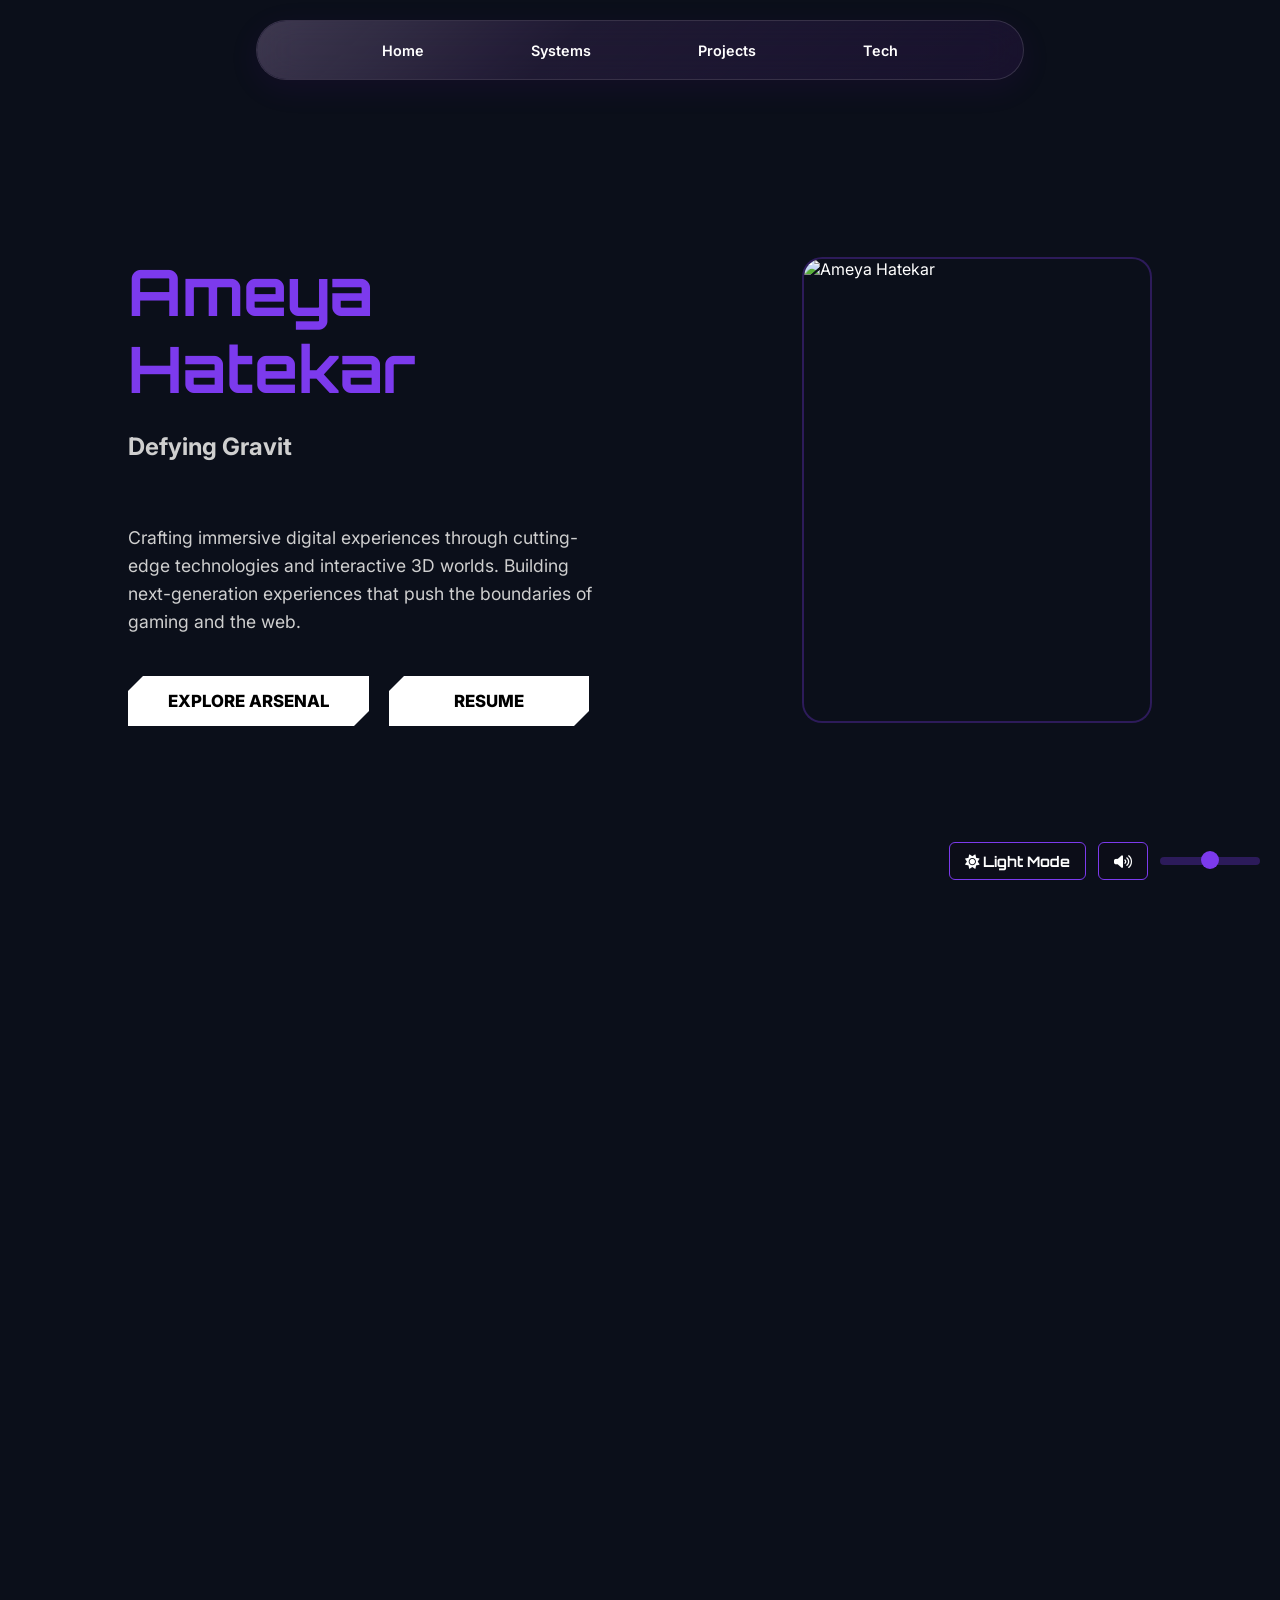
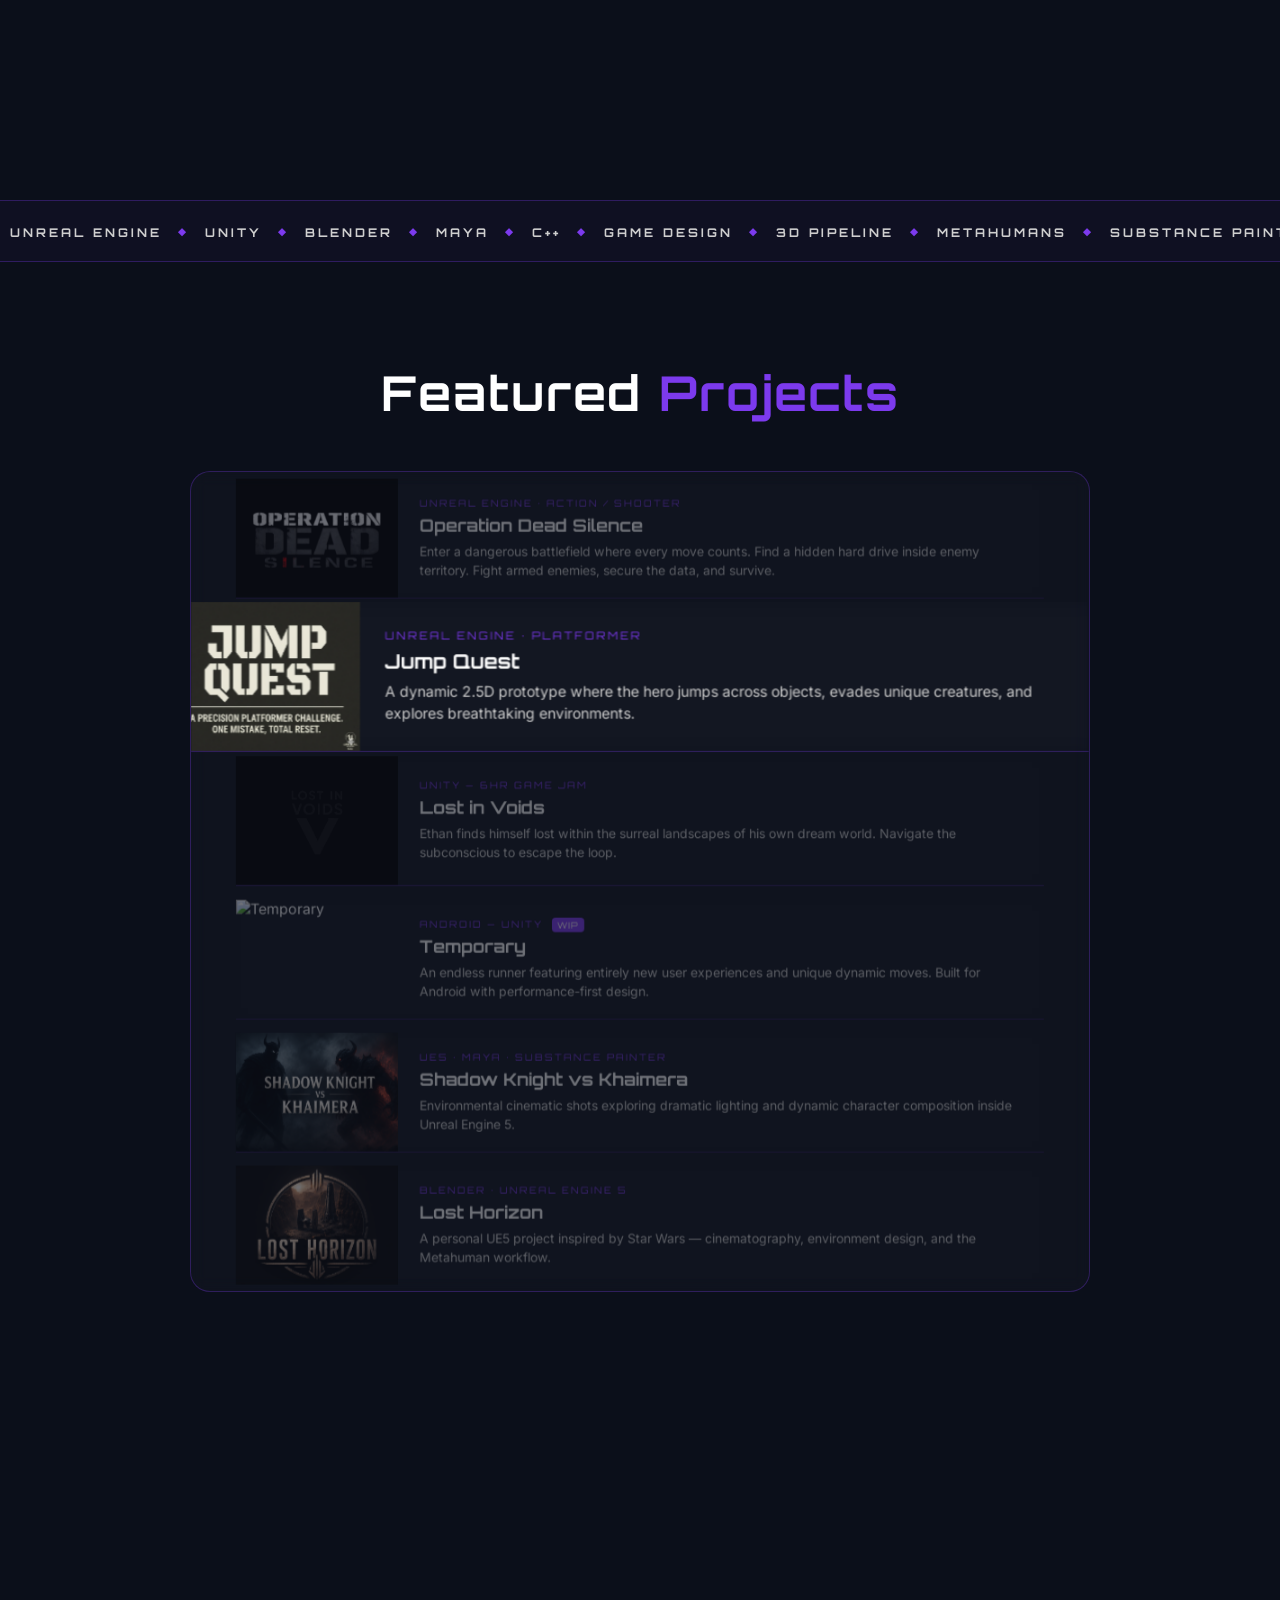
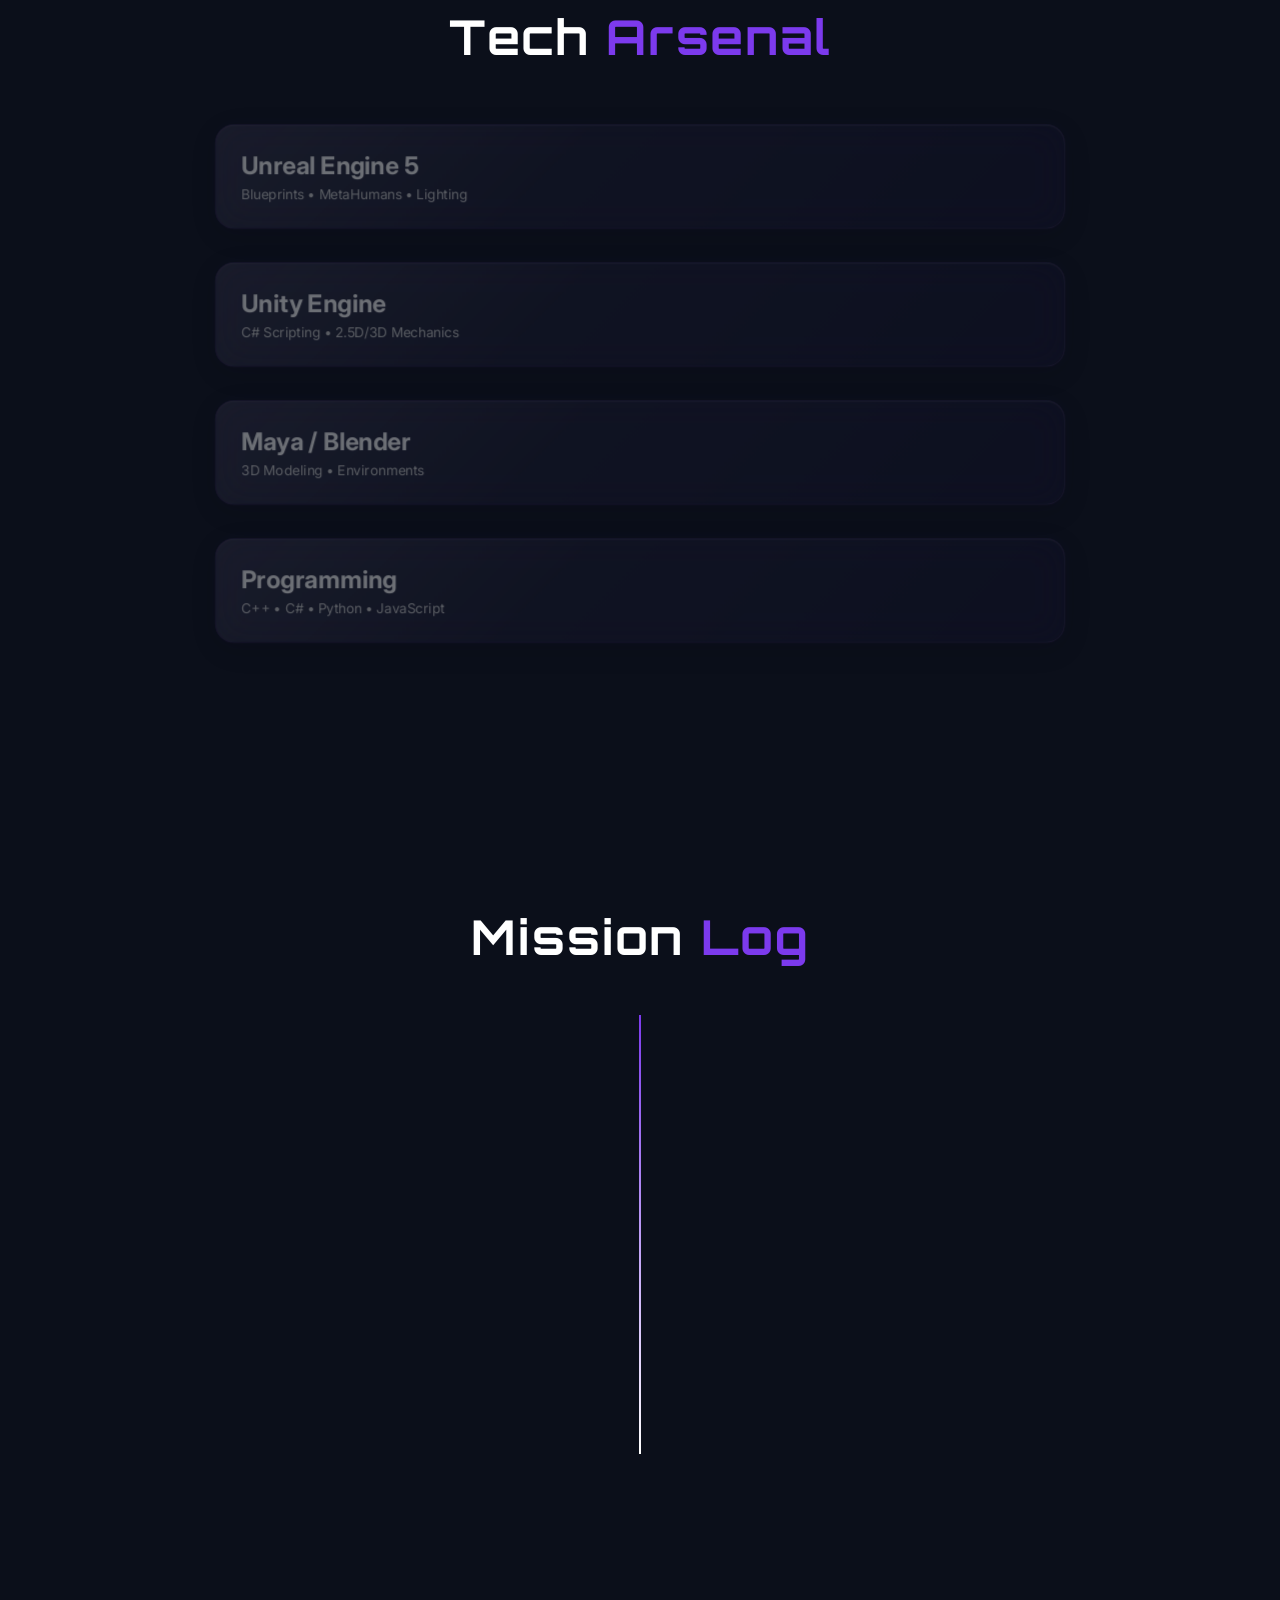
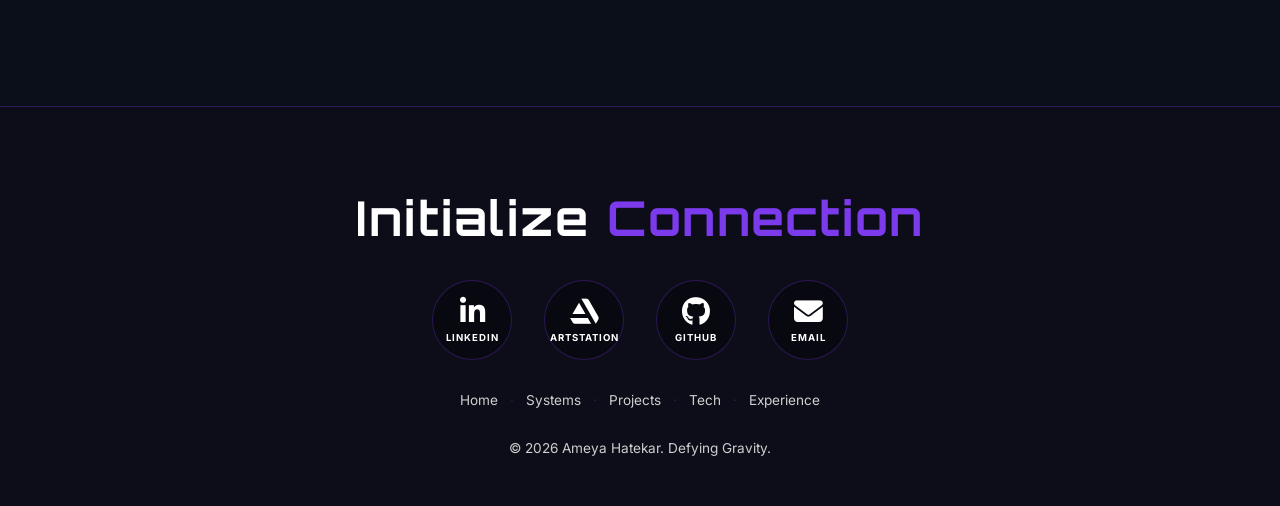
==== commit 9e39fd38: "Add files via upload" ====
--- a/index.html
+++ b/index.html
@@ -1,1795 +1,3141 @@
 <!DOCTYPE html>
 <html lang="en">
+
 <head>
     <meta charset="UTF-8">
     <meta name="viewport" content="width=device-width, initial-scale=1.0">
     <title>Ameya Hatekar | 3D Portfolio</title>
-    <link href="https://fonts.googleapis.com/css2?family=Inter:wght@300;400;600;800&family=Orbitron:wght@400;700;900&display=swap" rel="stylesheet">
+    <link
+        href="https://fonts.googleapis.com/css2?family=Inter:wght@300;400;600;800&family=Orbitron:wght@400;700;900&display=swap"
+        rel="stylesheet">
     <link rel="stylesheet" href="https://cdnjs.cloudflare.com/ajax/libs/font-awesome/6.4.0/css/all.min.css">
-<style>
-/* ═══════════════════════════════════════════
+    <style>
+        /* ═══════════════════════════════════════════
    ROOT & RESET
 ═══════════════════════════════════════════ */
-:root {
-    --bg-color: #0B0F1A;
-    --primary-color: #7C3AED;
-    --accent-color: #C084FC;
-    --text-main: #FFFFFF;
-    --text-muted: #CFCFCF;
-    --dark-glass: #0c0d18;
-    --border-glass: rgba(124, 58, 237, 0.3);
-    --font-main: 'Inter', sans-serif;
-    --font-title: 'Orbitron', sans-serif;
-}
-body.light-mode {
-    --bg-color: #ffffff;
-    --text-main: #111111;
-    --text-muted: #444444;
-    --dark-glass: #f8f8f8;
-    --primary-color: #a020f0;
-    --border-glass: rgba(0,0,0,0.1);
-}
-* { margin: 0; padding: 0; box-sizing: border-box; cursor: none !important; }
-body.loading { overflow: hidden; background-color: var(--bg-color); }
-html, body { height: auto; }
-body {
-    background-color: var(--bg-color);
-    color: var(--text-main);
-    font-family: var(--font-main);
-    overflow-x: hidden;
-    overflow-y: auto;
-    transition: background-color 0.6s ease, color 0.6s ease;
-}
-html.lenis { height: auto; }
-.lenis.lenis-smooth { scroll-behavior: auto; }
-
-/* ── SCROLLBAR HIDDEN ── */
-* { scrollbar-width: none; -ms-overflow-style: none; }
-*::-webkit-scrollbar { display: none; width: 0; height: 0; }
-
-/* ═══════════════════════════════════════════
-   CUSTOM CURSOR — Triangular gamer arrow
+        :root {
+            --bg-color: #0B0F1A;
+            --primary-color: #7C3AED;
+            --accent-color: #C084FC;
+            --text-main: #FFFFFF;
+            --text-muted: #CFCFCF;
+            --dark-glass: #0c0d18;
+            --border-glass: rgba(124, 58, 237, 0.3);
+            --font-main: 'Inter', sans-serif;
+            --font-title: 'Orbitron', sans-serif;
+        }
+
+        body.light-mode {
+            --bg-color: #ffffff;
+            --text-main: #111111;
+            --text-muted: #444444;
+            --dark-glass: #f8f8f8;
+            --primary-color: #a020f0;
+            --border-glass: rgba(0, 0, 0, 0.1);
+        }
+
+        * {
+            margin: 0;
+            padding: 0;
+            box-sizing: border-box;
+            cursor: none !important;
+        }
+
+        body.loading {
+            overflow: hidden;
+            background-color: var(--bg-color);
+        }
+
+        html,
+        body {
+            height: auto;
+        }
+
+        body {
+            background-color: var(--bg-color);
+            color: var(--text-main);
+            font-family: var(--font-main);
+            overflow-x: hidden;
+            overflow-y: auto;
+            transition: background-color 0.6s ease, color 0.6s ease;
+        }
+
+        html.lenis {
+            height: auto;
+        }
+
+        .lenis.lenis-smooth {
+            scroll-behavior: auto;
+        }
+
+        /* ── SCROLLBAR HIDDEN ── */
+        * {
+            scrollbar-width: none;
+            -ms-overflow-style: none;
+        }
+
+        *::-webkit-scrollbar {
+            display: none;
+            width: 0;
+            height: 0;
+        }
+
+        /* ═══════════════════════════════════════════
+   PREMIUM INVERTING ACCURATE MOUSE ENGINE
 ═══════════════════════════════════════════ */
-#custom-cursor {
-    position: fixed;
-    top: 0;
-    left: 0;
-    width: 0;
-    height: 0;
-    pointer-events: none;
-    z-index: 999999;
-    transform: translate(0px, 0px);
-    will-change: transform;
-}
-
-/* Smaller custom arrow cursor */
-#custom-cursor-svg {
-    position: fixed;
-    top: 0;
-    left: 0;
-    width: 18px;
-    height: 18px;
-    pointer-events: none;
-    z-index: 999999;
-    will-change: transform;
-    transform: translate(0px, 0px);
-    filter: drop-shadow(0 0 4px rgba(124, 58, 237, 0.7));
-    transition: filter 0.15s ease, transform 0.12s ease;
-}
-
-#custom-cursor-svg.hover {
-    filter: drop-shadow(0 0 8px rgba(192, 132, 252, 0.85));
-    transform: translate(0px, 0px) scale(1.15);
-}
-
-@media (hover: none) and (pointer: coarse) {
-    #custom-cursor-svg {
-        display: none !important;
-    }
-
-    *,
-    body {
-        cursor: auto !important;
-    }
-}
-
-/* ═══════════════════════════════════════════
+        #custom-cursor-svg {
+            position: fixed;
+            top: 0;
+            left: 0;
+            width: 24px;
+            height: 28px;
+            pointer-events: none;
+            z-index: 2147483647 !important;
+            /* Absolute top alignment priority */
+            will-change: transform, opacity;
+            transform: translate3d(0px, 0px, 0px);
+            mix-blend-mode: difference;
+            /* Inverts context dynamically: white on dark, black on light layout */
+            opacity: 0;
+            /* Default invisible until container tracking initializes */
+            transition: transform 0.04s linear, opacity 0.2s ease, width 0.2s ease, height 0.2s ease;
+        }
+
+        #custom-cursor-svg polygon {
+            fill: #ffffff;
+            /* Perfect inversion mapping foundation */
+        }
+
+        #custom-cursor-svg.hover {
+            width: 32px;
+            height: 36px;
+        }
+
+        @media (hover: none) and (pointer: coarse) {
+            #custom-cursor-svg {
+                display: none !important;
+            }
+
+            *,
+            body {
+                cursor: auto !important;
+            }
+        }
+
+        /* ═══════════════════════════════════════════
    WEBGL CANVAS
 ═══════════════════════════════════════════ */
-#webgl-canvas {
-    position: fixed; top: 0; left: 0;
-    width: 100vw; height: 100vh;
-    z-index: -1; pointer-events: none;
-}
-body.light-mode #webgl-canvas { filter: invert(1) contrast(1.2); opacity: 0.8; }
-
-/* ═══════════════════════════════════════════
+        #webgl-canvas {
+            position: fixed;
+            top: 0;
+            left: 0;
+            width: 100vw;
+            height: 100vh;
+            z-index: -1;
+            pointer-events: none;
+        }
+
+        body.light-mode #webgl-canvas {
+            filter: invert(1) contrast(1.2);
+            opacity: 0.8;
+        }
+
+        /* ═══════════════════════════════════════════
    PRELOADER
 ═══════════════════════════════════════════ */
-#preloader {
-    position: fixed; top: 0; left: 0;
-    width: 100%; height: 100%;
-    background-color: #0B0F1A;
-    z-index: 99998;
-    display: flex; flex-direction: column;
-    justify-content: center; align-items: center;
-    transition: opacity 0.8s ease-out, visibility 0.8s ease-out;
-}
-.preloader-particles {
-    position: absolute; top: 0; left: 0; width: 100%; height: 100%;
-    background-image: radial-gradient(var(--primary-color) 1px, transparent 1px);
-    background-size: 50px 50px; opacity: 0.1;
-    animation: moveBg 10s linear infinite;
-}
-@keyframes moveBg { 0%{background-position:0 0} 100%{background-position:50px 50px} }
-.glitch-wrapper { z-index: 2; text-align: center; }
-.glitch {
-    font-family: var(--font-title); font-size: 3.5rem;
-    color: #fff; text-shadow: 0 0 15px var(--primary-color);
-    letter-spacing: 5px;
-}
-
-/* ═══════════════════════════════════════════
+        #preloader {
+            position: fixed;
+            top: 0;
+            left: 0;
+            width: 100%;
+            height: 100%;
+            background-color: #0B0F1A;
+            z-index: 99998;
+            display: flex;
+            flex-direction: column;
+            justify-content: center;
+            align-items: center;
+            transition: opacity 0.8s ease-out, visibility 0.8s ease-out;
+        }
+
+        .preloader-particles {
+            position: absolute;
+            top: 0;
+            left: 0;
+            width: 100%;
+            height: 100%;
+            background-image: radial-gradient(var(--primary-color) 1px, transparent 1px);
+            background-size: 50px 50px;
+            opacity: 0.1;
+            animation: moveBg 10s linear infinite;
+        }
+
+        @keyframes moveBg {
+            0% {
+                background-position: 0 0
+            }
+
+            100% {
+                background-position: 50px 50px
+            }
+        }
+
+        .glitch-wrapper {
+            z-index: 2;
+            text-align: center;
+        }
+
+        .glitch {
+            font-family: var(--font-title);
+            font-size: 3.5rem;
+            color: #fff;
+            text-shadow: 0 0 15px var(--primary-color);
+            letter-spacing: 5px;
+        }
+
+        /* ═══════════════════════════════════════════
    NAV
 ═══════════════════════════════════════════ */
-.glass-nav {
-    position: fixed; top: 20px; left: 50%;
-    transform: translateX(-50%);
-    width: 60%; max-width: 800px; height: 60px;
-    background: rgba(129,11,208,0.08);
-    backdrop-filter: blur(20px); -webkit-backdrop-filter: blur(20px);
-    border: 1px solid rgba(255,255,255,0.15);
-    border-radius: 30px;
-    display: flex; justify-content: center; align-items: center;
-    padding: 0 30px; z-index: 1000;
-    box-shadow: 0 8px 32px rgba(129,11,208,0.08);
-    overflow: hidden;
-}
-.glass-nav::before {
-    content: ""; position: absolute; inset: 0; border-radius: 30px;
-    background: linear-gradient(135deg,rgba(255,255,255,0.18) 0%,rgba(255,255,255,0.05) 40%,rgba(255,255,255,0.02) 100%);
-    pointer-events: none;
-}
-.nav-links { display: flex; width: 100%; justify-content: space-evenly; }
-.nav-links a {
-    color: var(--text-main); text-decoration: none;
-    font-weight: 600; font-size: 0.9rem;
-    transition: color 0.3s; padding: 6px 12px;
-}
-.nav-links a:hover { color: var(--primary-color); }
-
-/* Project overlay nav bar */
-.proj-nav-bar {
-    position: fixed; top: 20px; left: 50%;
-    transform: translateX(-50%);
-    width: 60%; max-width: 800px; height: 60px;
-    background: rgba(129,11,208,0.08);
-    backdrop-filter: blur(20px); -webkit-backdrop-filter: blur(20px);
-    border: 1px solid rgba(255,255,255,0.15);
-    border-radius: 30px;
-    display: flex; justify-content: center; align-items: center;
-    padding: 0 28px; z-index: 9001;
-    box-shadow: 0 8px 32px rgba(129,11,208,0.08);
-    overflow: hidden;
-}
-.proj-nav-bar::before {
-    content: ""; position: absolute; inset: 0; border-radius: 30px;
-    background: linear-gradient(135deg,rgba(255,255,255,0.18) 0%,rgba(255,255,255,0.05) 40%,rgba(255,255,255,0.02) 100%);
-    pointer-events: none;
-}
-#proj-nav-title {
-    font-family: var(--font-title); font-size: 0.72rem;
-    letter-spacing: 2px; color: var(--primary-color);
-    text-transform: uppercase; white-space: nowrap;
-    overflow: hidden; text-overflow: ellipsis; max-width: 340px;
-}
-
-/* Floating back button */
-body.light-mode #proj-back-btn{
-    background: rgba(255,255,255,0.82);
-    backdrop-filter: blur(16px);
-    -webkit-backdrop-filter: blur(16px);
-    border: 1px solid rgba(0,0,0,0.08);
-    color: #111111;
-    box-shadow:
-        0 10px 28px rgba(0,0,0,0.08);
-}
-body.light-mode #proj-back-btn:hover{
-    background: rgba(124,58,237,0.10);
-    border-color: var(--primary-color);
-    color: var(--primary-color);
-    transform: translateX(-3px);
-    box-shadow:
-        0 12px 32px rgba(124,58,237,0.14);
-}
-
-body.light-mode #proj-back-btn i{
-    color: inherit;
-}
-#proj-back-btn {
-    position: fixed; top: 28px; left: 24px;
-    z-index: 9002;
-    display: flex; align-items: center; gap: 8px;
-    background: rgba(12,13,24,0.75);
-    backdrop-filter: blur(16px); -webkit-backdrop-filter: blur(16px);
-    border: 1px solid var(--border-glass);
-    border-radius: 50px;
-    padding: 10px 20px;
-    color: var(--text-main);
-    font-family: var(--font-main);
-    font-size: 0.82rem; font-weight: 700;
-    letter-spacing: 0.5px; text-transform: uppercase;
-    cursor: pointer;
-    transition: border-color 0.25s, color 0.25s, background 0.25s, transform 0.25s;
-}
-#proj-back-btn:hover { border-color: var(--primary-color); color: var(--primary-color); background: rgba(124,58,237,0.12); transform: translateX(-3px); }
-#proj-back-btn i { font-size: 0.8rem; transition: transform 0.25s; }
-#proj-back-btn:hover i { transform: translateX(-3px); }
-
-/* ═══════════════════════════════════════════
-   TOP CONTROLS
+        .glass-nav {
+            position: fixed;
+            top: 20px;
+            left: 50%;
+            transform: translateX(-50%);
+            width: 60%;
+            max-width: 800px;
+            height: 60px;
+            background: rgba(129, 11, 208, 0.08);
+            backdrop-filter: blur(20px);
+            -webkit-backdrop-filter: blur(20px);
+            border: 1px solid rgba(255, 255, 255, 0.15);
+            border-radius: 30px;
+            display: flex;
+            justify-content: center;
+            align-items: center;
+            padding: 0 30px;
+            z-index: 1000;
+            box-shadow: 0 8px 32px rgba(129, 11, 208, 0.08);
+            overflow: hidden;
+        }
+
+        .glass-nav::before {
+            content: "";
+            position: absolute;
+            inset: 0;
+            border-radius: 30px;
+            background: linear-gradient(135deg, rgba(255, 255, 255, 0.18) 0%, rgba(255, 255, 255, 0.05) 40%, rgba(255, 255, 255, 0.02) 100%);
+            pointer-events: none;
+        }
+
+        .nav-links {
+            display: flex;
+            width: 100%;
+            justify-content: space-evenly;
+        }
+
+        .nav-links a {
+            color: var(--text-main);
+            text-decoration: none;
+            font-weight: 600;
+            font-size: 0.9rem;
+            transition: color 0.3s;
+            padding: 6px 12px;
+        }
+
+        .nav-links a:hover {
+            color: var(--primary-color);
+        }
+
+        /* Project overlay nav bar */
+        .proj-nav-bar {
+            position: fixed;
+            top: 20px;
+            left: 50%;
+            transform: translateX(-50%);
+            width: 60%;
+            max-width: 800px;
+            height: 60px;
+            background: rgba(129, 11, 208, 0.08);
+            backdrop-filter: blur(20px);
+            -webkit-backdrop-filter: blur(20px);
+            border: 1px solid rgba(255, 255, 255, 0.15);
+            border-radius: 30px;
+            display: flex;
+            justify-content: center;
+            align-items: center;
+            padding: 0 28px;
+            z-index: 9001;
+            box-shadow: 0 8px 32px rgba(129, 11, 208, 0.08);
+            overflow: hidden;
+        }
+
+        .proj-nav-bar::before {
+            content: "";
+            position: absolute;
+            inset: 0;
+            border-radius: 30px;
+            background: linear-gradient(135deg, rgba(255, 255, 255, 0.18) 0%, rgba(255, 255, 255, 0.05) 40%, rgba(255, 255, 255, 0.02) 100%);
+            pointer-events: none;
+        }
+
+        #proj-nav-title {
+            font-family: var(--font-title);
+            font-size: 0.72rem;
+            letter-spacing: 2px;
+            color: var(--primary-color);
+            text-transform: uppercase;
+            white-space: nowrap;
+            overflow: hidden;
+            text-overflow: ellipsis;
+            max-width: 340px;
+        }
+
+        body.light-mode #proj-back-btn {
+            background: rgba(255, 255, 255, 0.82);
+            backdrop-filter: blur(20px);
+            -webkit-backdrop-filter: blur(20px);
+            border: 1px solid rgba(0, 0, 0, 0.1);
+        }
+
+        #proj-back-btn {
+            position: absolute;
+            left: 20px;
+            top: 50%;
+            transform: translateY(-50%);
+            background: var(--dark-glass);
+            color: var(--text-main);
+            border: 1px solid var(--border-glass);
+            padding: 6px 15px;
+            border-radius: 20px;
+            font-family: var(--font-title);
+            font-size: 0.8rem;
+            font-weight: bold;
+            transition: all 0.3s ease;
+        }
+
+        /* ═══════════════════════════════════════════
+   HIGH PRIORITY PERSISTENT CONTROLS
 ═══════════════════════════════════════════ */
-.top-controls {
-    position: fixed; bottom: 20px; right: 20px;
-    display: flex; align-items: center; gap: 12px;
-    z-index: 1000; flex-wrap: wrap;
-}
-.control-btn {
-    background: var(--dark-glass); color: var(--text-main);
-    border: 1px solid var(--primary-color); border-radius: 6px;
-    padding: 8px 15px; font-family: var(--font-title);
-    font-size: 0.9rem; font-weight: bold; height: 38px;
-    transition: all 0.3s ease;
-}
-.control-btn:hover { background: var(--primary-color); color: #fff; }
-input[type=range] { -webkit-appearance: none; width: 100px; background: transparent; height: 38px; }
-input[type=range]::-webkit-slider-runnable-track { width:100%; height:8px; background:var(--border-glass); border-radius:4px; }
-input[type=range]::-webkit-slider-thumb { -webkit-appearance:none; height:18px; width:18px; border-radius:50%; background:var(--primary-color); margin-top:-6px; }
-
-/* ═══════════════════════════════════════════
-   TYPOGRAPHY
+        .top-controls {
+            position: fixed;
+            bottom: 20px;
+            right: 20px;
+            display: flex;
+            align-items: center;
+            gap: 12px;
+            z-index: 2147483645 !important;
+            flex-wrap: wrap;
+        }
+
+        .control-btn {
+            background: var(--dark-glass);
+            color: var(--text-main);
+            border: 1px solid var(--primary-color);
+            border-radius: 6px;
+            padding: 8px 15px;
+            font-family: var(--font-title);
+            font-size: 0.9rem;
+            font-weight: bold;
+            height: 38px;
+            transition: all 0.3s ease;
+        }
+
+        .control-btn:hover {
+            background: var(--primary-color);
+            color: #fff;
+        }
+
+        input[type=range] {
+            -webkit-appearance: none;
+            width: 100px;
+            background: transparent;
+            height: 38px;
+        }
+
+        input[type=range]::-webkit-slider-runnable-track {
+            width: 100%;
+            height: 8px;
+            background: var(--border-glass);
+            border-radius: 4px;
+        }
+
+        input[type=range]::-webkit-slider-thumb {
+            -webkit-appearance: none;
+            height: 18px;
+            width: 18px;
+            border-radius: 50%;
+            background: var(--primary-color);
+            margin-top: -6px;
+        }
+
+        /* ═══════════════════════════════════════════
+   TYPOGRAPHY & UTILITIES
 ═══════════════════════════════════════════ */
-.title-font { font-family: var(--font-title); }
-.primary-text { color: var(--primary-color) !important; text-shadow: none !important; }
-.clean-name { color: var(--primary-color) !important; text-shadow: none !important; }
-.anti-gravity { animation: float 6s ease-in-out infinite; }
-@keyframes float { 0%,100%{transform:translateY(0)} 50%{transform:translateY(-15px)} }
-
-/* ═══════════════════════════════════════════
+        .title-font {
+            font-family: var(--font-title);
+        }
+
+        .primary-text {
+            color: var(--primary-color) !important;
+            text-shadow: none !important;
+        }
+
+        .clean-name {
+            color: var(--primary-color) !important;
+            text-shadow: none !important;
+        }
+
+        .anti-gravity {
+            animation: float 6s ease-in-out infinite;
+        }
+
+        @keyframes float {
+
+            0%,
+            100% {
+                transform: translateY(0)
+            }
+
+            50% {
+                transform: translateY(-15px)
+            }
+        }
+
+        /* ═══════════════════════════════════════════
    LAYOUT
 ═══════════════════════════════════════════ */
-#app-container { position: relative; z-index: 10; }
-.section-padding { padding: 100px 10%; min-height: 100vh; }
-.section-title { font-size: 3rem; margin-bottom: 3rem; text-align: center; letter-spacing: 2px; }
-
-/* ═══════════════════════════════════════════
+        #app-container {
+            position: relative;
+            z-index: 10;
+        }
+
+        .section-padding {
+            padding: 100px 10%;
+            min-height: 100vh;
+        }
+
+        .section-title {
+            font-size: 3rem;
+            margin-bottom: 3rem;
+            text-align: center;
+            letter-spacing: 2px;
+        }
+
+        /* ═══════════════════════════════════════════
    HERO
 ═══════════════════════════════════════════ */
-.section-fullscreen {
-    min-height: 100vh; display: flex;
-    align-items: center; justify-content: space-between;
-    padding: 80px 10% 0; gap: 50px;
-}
-.hero-content { flex: 1; max-width: 600px; z-index: 2; }
-.hero-content h1 { font-size: 4rem; line-height: 1.2; margin-bottom: 1.5rem; }
-.hero-content h2 { font-size: 1.5rem; color: var(--text-muted); margin-bottom: 2rem; min-height: 60px; }
-.hero-content .about-me { font-size: 1.1rem; line-height: 1.6; color: var(--text-muted); margin-bottom: 2.5rem; }
-.hero-buttons { display: flex; gap: 20px; flex-wrap: wrap; }
-.hero-image-wrapper { flex: 1; display: flex; justify-content: flex-end; align-items: center; z-index: 2; }
-.hero-img-inner {
-    width: 100%; max-width: 350px; aspect-ratio: 3/4;
-    border-radius: 20px; overflow: hidden;
-    border: 2px solid var(--border-glass); background: var(--bg-color);
-}
-.hero-profile-pic { width: 100%; height: 100%; object-fit: cover; display: block; }
-
-/* ═══════════════════════════════════════════
+        .section-fullscreen {
+            min-height: 100vh;
+            display: flex;
+            align-items: center;
+            justify-content: space-between;
+            padding: 80px 10% 0;
+            gap: 50px;
+        }
+
+        .hero-content {
+            flex: 1;
+            max-width: 600px;
+            z-index: 2;
+        }
+
+        .hero-content h1 {
+            font-size: 4rem;
+            line-height: 1.2;
+            margin-bottom: 1.5rem;
+        }
+
+        .hero-content h2 {
+            font-size: 1.5rem;
+            color: var(--text-muted);
+            margin-bottom: 2rem;
+            min-height: 60px;
+        }
+
+        .hero-content .about-me {
+            font-size: 1.1rem;
+            line-height: 1.6;
+            color: var(--text-muted);
+            margin-bottom: 2.5rem;
+        }
+
+        .hero-buttons {
+            display: flex;
+            gap: 20px;
+            flex-wrap: wrap;
+        }
+
+        .hero-image-wrapper {
+            flex: 1;
+            display: flex;
+            justify-content: flex-end;
+            align-items: center;
+            z-index: 2;
+        }
+
+        .hero-img-inner {
+            width: 100%;
+            max-width: 350px;
+            aspect-ratio: 3/4;
+            border-radius: 20px;
+            overflow: hidden;
+            border: 2px solid var(--border-glass);
+            background: var(--bg-color);
+        }
+
+        .hero-profile-pic {
+            width: 100%;
+            height: 100%;
+            object-fit: cover;
+            display: block;
+        }
+
+        /* ═══════════════════════════════════════════
    CYBER BUTTON
 ═══════════════════════════════════════════ */
-.cyber-btn {
-    display: inline-flex; justify-content: center; align-items: center;
-    padding: 15px 40px; font-family: var(--font-main);
-    font-size: 1.05rem; font-weight: 800;
-    color: #000; background: #fff; border: none; text-decoration: none;
-    position: relative; overflow: hidden; transition: all 0.4s ease;
-    min-width: 200px; text-transform: uppercase;
-    clip-path: polygon(15px 0,100% 0,100% calc(100% - 15px),calc(100% - 15px) 100%,0 100%,0 15px);
-    cursor: pointer;
-}
-body.light-mode .cyber-btn { background: #111; color: #fff; }
-.cyber-btn::before {
-    content: ''; position: absolute; top: 0; left: 0;
-    width: 100%; height: 100%; background: var(--primary-color);
-    z-index: -1; transform: scaleX(0); transform-origin: right; transition: transform 0.4s;
-}
-.cyber-btn:hover::before { transform: scaleX(1); transform-origin: left; }
-.cyber-btn:hover { color: #fff !important; transform: translateY(-3px); }
-
-/* ═══════════════════════════════════════════
+        .cyber-btn {
+            display: inline-flex;
+            justify-content: center;
+            align-items: center;
+            padding: 15px 40px;
+            font-family: var(--font-main);
+            font-size: 1.05rem;
+            font-weight: 800;
+            color: #000;
+            background: #fff;
+            border: none;
+            text-decoration: none;
+            position: relative;
+            overflow: hidden;
+            transition: all 0.4s ease;
+            min-width: 200px;
+            text-transform: uppercase;
+            clip-path: polygon(15px 0, 100% 0, 100% calc(100% - 15px), calc(100% - 15px) 100%, 0 100%, 0 15px);
+            cursor: pointer;
+        }
+
+        body.light-mode .cyber-btn {
+            background: #111;
+            color: #fff;
+        }
+
+        .cyber-btn::before {
+            content: '';
+            position: absolute;
+            top: 0;
+            left: 0;
+            width: 100%;
+            height: 100%;
+            background: var(--primary-color);
+            z-index: -1;
+            transform: scaleX(0);
+            transform-origin: right;
+            transition: transform 0.4s;
+        }
+
+        .cyber-btn:hover::before {
+            transform: scaleX(1);
+            transform-origin: left;
+        }
+
+        .cyber-btn:hover {
+            color: #fff !important;
+            transform: translateY(-3px);
+        }
+
+        /* ═══════════════════════════════════════════
    ABOUT
 ═══════════════════════════════════════════ */
-.about-grid { display: grid; grid-template-columns: 1fr 1fr; gap: 30px; align-items: center; }
-.glass-card { background: var(--dark-glass); border: 1px solid var(--border-glass); border-radius: 15px; padding: 3rem; }
-.stats-grid { display: grid; grid-template-columns: 1fr 1fr; gap: 20px; }
-.stat-box {
-    background: rgba(255,255,255,0.03); backdrop-filter: blur(15px);
-    border: 1px solid var(--border-glass); padding: 20px; border-radius: 10px; text-align: center;
-}
-.stat-box h3 { font-size: 2.5rem; margin-bottom: 10px; }
-
-/* ═══════════════════════════════════════════
+        .about-grid {
+            display: grid;
+            grid-template-columns: 1fr 1fr;
+            gap: 30px;
+            align-items: center;
+        }
+
+        .glass-card {
+            background: var(--dark-glass);
+            border: 1px solid var(--border-glass);
+            border-radius: 15px;
+            padding: 3rem;
+        }
+
+        .stats-grid {
+            display: grid;
+            grid-template-columns: 1fr 1fr;
+            gap: 20px;
+        }
+
+        .stat-box {
+            background: rgba(255, 255, 255, 0.03);
+            backdrop-filter: blur(15px);
+            border: 1px solid var(--border-glass);
+            padding: 20px;
+            border-radius: 10px;
+            text-align: center;
+        }
+
+        .stat-box h3 {
+            font-size: 2.5rem;
+            margin-bottom: 10px;
+        }
+
+        /* ═══════════════════════════════════════════
    MARQUEE
 ═══════════════════════════════════════════ */
-.marquee-divider {
-    overflow: hidden; padding: 20px 0;
-    border-top: 1px solid var(--border-glass);
-    border-bottom: 1px solid var(--border-glass);
-    background: rgba(124,58,237,0.04);
-}
-.marquee-track { display: inline-flex; white-space: nowrap; animation: marqueeScroll 30s linear infinite; }
-.marquee-track span { font-family: var(--font-title); font-size: 0.75rem; font-weight: 700; letter-spacing: 3px; color: var(--text-muted); padding: 0 10px; text-transform: uppercase; }
-.marquee-track .dot { color: var(--primary-color); font-size: 0.6rem; padding: 0 6px; }
-@keyframes marqueeScroll { 0%{transform:translateX(0)} 100%{transform:translateX(-50%)} }
-
-/* ═══════════════════════════════════════════
+        .marquee-divider {
+            overflow: hidden;
+            padding: 20px 0;
+            border-top: 1px solid var(--border-glass);
+            border-bottom: 1px solid var(--border-glass);
+            background: rgba(124, 58, 237, 0.04);
+        }
+
+        .marquee-track {
+            display: inline-flex;
+            white-space: nowrap;
+            animation: marqueeScroll 30s linear infinite;
+        }
+
+        .marquee-track span {
+            font-family: var(--font-title);
+            font-size: 0.75rem;
+            font-weight: 700;
+            letter-spacing: 3px;
+            color: var(--text-muted);
+            padding: 0 10px;
+            text-transform: uppercase;
+        }
+
+        .marquee-track .dot {
+            color: var(--primary-color);
+            font-size: 0.6rem;
+            padding: 0 6px;
+        }
+
+        @keyframes marqueeScroll {
+            0% {
+                transform: translateX(0)
+            }
+
+            100% {
+                transform: translateX(-50%)
+            }
+        }
+
+        /* ═══════════════════════════════════════════
    FISHEYE PROJECT LIST
 ═══════════════════════════════════════════ */
-.fisheye-scroller-wrapper {
-    width: 100%; max-width: 900px; margin: 0 auto 4rem;
-    background: rgba(255,255,255,0.02);
-    border: 1px solid var(--border-glass);
-    border-radius: 20px; overflow: hidden; backdrop-filter: blur(8px);
-}
-.fisheye-list { display: flex; flex-direction: column; }
-.fisheye-item {
-    display: grid; grid-template-columns: 180px 1fr;
-    align-items: stretch;
-    border-bottom: 1px solid var(--border-glass);
-    cursor: pointer;
-    transition: transform 0.25s ease, background 0.25s ease;
-    transform-origin: center; will-change: transform;
-    position: relative; overflow: hidden; min-height: 120px;
-}
-.fisheye-item:last-child { border-bottom: none; }
-.fisheye-item:hover { background: rgba(124,58,237,0.07); }
-.fisheye-img-wrap { width: 180px; height: 100%; min-height: 120px; overflow: hidden; flex-shrink: 0; }
-.fisheye-img-wrap img { width: 100%; height: 100%; object-fit: cover; object-position: center; display: block; transition: transform 0.4s ease; }
-.fisheye-item:hover .fisheye-img-wrap img { transform: scale(1.06); }
-.fisheye-info { display: flex; flex-direction: column; justify-content: center; padding: 20px 24px; gap: 6px; }
-.fisheye-engine { font-family: var(--font-title); font-size: 0.65rem; letter-spacing: 2px; color: var(--primary-color); text-transform: uppercase; }
-.fisheye-info h3 { font-size: 1.2rem; font-weight: 700; color: var(--text-main); font-family: var(--font-title); transition: color 0.2s; }
-.fisheye-item:hover .fisheye-info h3 { color: var(--primary-color); }
-.fisheye-info p { font-size: 0.88rem; color: var(--text-muted); line-height: 1.5; }
-.badge-wip { font-size: 0.6rem; background: var(--primary-color); color: #fff; padding: 2px 6px; border-radius: 4px; letter-spacing: 1px; vertical-align: middle; }
-.view-more-container { text-align: center; margin-top: 2rem; width: 100%; display: flex; justify-content: center; }
-
-/* ═══════════════════════════════════════════
+        .fisheye-scroller-wrapper {
+            width: 100%;
+            max-width: 900px;
+            margin: 0 auto 4rem;
+            background: rgba(255, 255, 255, 0.02);
+            border: 1px solid var(--border-glass);
+            border-radius: 20px;
+            overflow: hidden;
+            backdrop-filter: blur(8px);
+        }
+
+        .fisheye-list {
+            display: flex;
+            flex-direction: column;
+        }
+
+        .fisheye-item {
+            display: grid;
+            grid-template-columns: 180px 1fr;
+            align-items: stretch;
+            border-bottom: 1px solid var(--border-glass);
+            cursor: pointer;
+            transition: transform 0.25s ease, background 0.25s ease;
+            transform-origin: center;
+            will-change: transform;
+            position: relative;
+            overflow: hidden;
+            min-height: 120px;
+        }
+
+        .fisheye-item:last-child {
+            border-bottom: none;
+        }
+
+        .fisheye-item:hover {
+            background: rgba(124, 58, 237, 0.07);
+        }
+
+        .fisheye-img-wrap {
+            width: 180px;
+            height: 100%;
+            min-height: 120px;
+            overflow: hidden;
+            flex-shrink: 0;
+        }
+
+        .fisheye-img-wrap img {
+            width: 100%;
+            height: 100%;
+            object-fit: cover;
+            object-position: center;
+            display: block;
+            transition: transform 0.4s ease;
+        }
+
+        .fisheye-item:hover .fisheye-img-wrap img {
+            transform: scale(1.06);
+        }
+
+        .fisheye-info {
+            display: flex;
+            flex-direction: column;
+            justify-content: center;
+            padding: 20px 24px;
+            gap: 6px;
+        }
+
+        .fisheye-engine {
+            font-family: var(--font-title);
+            font-size: 0.65rem;
+            letter-spacing: 2px;
+            color: var(--primary-color);
+            text-transform: uppercase;
+        }
+
+        .fisheye-info h3 {
+            font-size: 1.2rem;
+            font-weight: 700;
+            color: var(--text-main);
+            font-family: var(--font-title);
+            transition: color 0.2s;
+        }
+
+        .fisheye-item:hover .fisheye-info h3 {
+            color: var(--primary-color);
+        }
+
+        .fisheye-info p {
+            font-size: 0.88rem;
+            color: var(--text-muted);
+            line-height: 1.5;
+        }
+
+        .badge-wip {
+            font-size: 0.6rem;
+            background: var(--primary-color);
+            color: #fff;
+            padding: 2px 6px;
+            border-radius: 4px;
+            letter-spacing: 1px;
+            vertical-align: middle;
+        }
+
+        .view-more-container {
+            text-align: center;
+            margin-top: 2rem;
+            width: 100%;
+            display: flex;
+            justify-content: center;
+        }
+
+        /* ═══════════════════════════════════════════
    SKILLS
 ═══════════════════════════════════════════ */
-.skills-fisheye { max-width: 1000px; margin: auto; }
-.fisheye-skill {
-    position: relative; display: flex; align-items: center; gap: 40px;
-    padding: 30px; margin: 15px 0; border-radius: 22px;
-    background: rgba(130,80,255,0.08); backdrop-filter: blur(20px);
-    border: 1px solid rgba(180,140,255,0.15);
-    box-shadow: 0 8px 32px rgba(0,0,0,0.35), 0 0 20px rgba(130,80,255,0.08), inset 0 1px 1px rgba(255,255,255,0.1);
-    overflow: hidden;
-    transition: transform 0.35s ease, opacity 0.35s ease, box-shadow 0.35s ease;
-}
-.fisheye-skill::before {
-    content: ""; position: absolute; inset: 0;
-    background: linear-gradient(135deg,rgba(255,255,255,0.12) 0%,rgba(255,255,255,0.03) 40%,transparent 100%);
-    pointer-events: none;
-}
-.fisheye-skill:hover { box-shadow: 0 12px 40px rgba(0,0,0,0.45), 0 0 30px rgba(168,85,247,0.15); border-color: rgba(168,85,247,0.25); }
-.skill-number { font-size: 3rem; font-weight: 800; min-width: 100px; color: rgba(190,150,255,0.9); opacity: 0.9; }
-.fisheye-skill h3 { font-size: 1.8rem; margin-bottom: 6px; color: var(--text-main); }
-.fisheye-skill p { color: var(--text-muted); }
-
-/* ═══════════════════════════════════════════
+        .skills-fisheye {
+            max-width: 1000px;
+            margin: auto;
+        }
+
+        .fisheye-skill {
+            position: relative;
+            display: flex;
+            align-items: center;
+            gap: 40px;
+            padding: 30px;
+            margin: 15px 0;
+            border-radius: 22px;
+            background: rgba(130, 80, 255, 0.08);
+            backdrop-filter: blur(20px);
+            border: 1px solid rgba(180, 140, 255, 0.15);
+            box-shadow: 0 8px 32px rgba(0, 0, 0, 0.35), 0 0 20px rgba(130, 80, 255, 0.08), inset 0 1px 1px rgba(255, 255, 255, 0.1);
+            overflow: hidden;
+            transition: transform 0.35s ease, opacity 0.35s ease, box-shadow 0.35s ease;
+        }
+
+        .fisheye-skill::before {
+            content: "";
+            position: absolute;
+            inset: 0;
+            background: linear-gradient(135deg, rgba(255, 255, 255, 0.12) 0%, rgba(255, 255, 255, 0.03) 40%, transparent 100%);
+            pointer-events: none;
+        }
+
+        .fisheye-skill:hover {
+            box-shadow: 0 12px 40px rgba(0, 0, 0, 0.45), 0 0 30px rgba(168, 85, 247, 0.15);
+            border-color: rgba(168, 85, 247, 0.25);
+        }
+
+        .skill-number {
+            font-size: 3rem;
+            font-weight: 800;
+            min-width: 100px;
+            color: rgba(190, 150, 255, 0.9);
+            opacity: 0.9;
+        }
+
+        .fisheye-skill h3 {
+            font-size: 1.8rem;
+            margin-bottom: 6px;
+            color: var(--text-main);
+        }
+
+        .fisheye-skill p {
+            color: var(--text-muted);
+        }
+
+        /* ═══════════════════════════════════════════
    TIMELINE
 ═══════════════════════════════════════════ */
-.timeline-container { position: relative; max-width: 900px; margin: 0 auto; }
-.timeline-line { position: absolute; left: 50%; top: 0; bottom: 0; width: 2px; background: linear-gradient(to bottom,var(--primary-color),var(--text-main)); transform: translateX(-50%); }
-.timeline-item { display: flex; justify-content: flex-end; padding-right: 50%; position: relative; margin-bottom: 4rem; }
-.timeline-item:nth-child(odd) { justify-content: flex-start; padding-right: 0; padding-left: 50%; }
-.timeline-dot { position: absolute; left: 50%; top: 20px; width: 20px; height: 20px; background: var(--bg-color); border: 3px solid var(--primary-color); border-radius: 50%; transform: translateX(-50%); }
-.timeline-card { width: 85%; margin-right: 40px; background: var(--dark-glass); border: 1px solid var(--border-glass); border-radius: 13px; padding: 2rem; }
-.timeline-item:nth-child(odd) .timeline-card { margin-right: 0; margin-left: 40px; }
-.timeline-card h3 { font-size: 1.1rem; font-weight: 700; margin-bottom: 4px; }
-.timeline-card h4 { font-size: 0.9rem; color: var(--primary-color); margin-bottom: 10px; }
-.timeline-card p { font-size: 0.9rem; color: var(--text-muted); line-height: 1.6; }
-
-/* ═══════════════════════════════════════════
+        .timeline-container {
+            position: relative;
+            max-width: 900px;
+            margin: 0 auto;
+        }
+
+        .timeline-line {
+            position: absolute;
+            left: 50%;
+            top: 0;
+            bottom: 0;
+            width: 2px;
+            background: linear-gradient(to bottom, var(--primary-color), var(--text-main));
+            transform: translateX(-50%);
+        }
+
+        .timeline-item {
+            display: flex;
+            justify-content: flex-end;
+            padding-right: 50%;
+            position: relative;
+            margin-bottom: 4rem;
+        }
+
+        .timeline-item:nth-child(odd) {
+            justify-content: flex-start;
+            padding-right: 0;
+            padding-left: 50%;
+        }
+
+        .timeline-dot {
+            position: absolute;
+            left: 50%;
+            top: 20px;
+            width: 20px;
+            height: 20px;
+            background: var(--bg-color);
+            border: 3px solid var(--primary-color);
+            border-radius: 50%;
+            transform: translateX(-50%);
+        }
+
+        .timeline-card {
+            width: 85%;
+            margin-right: 40px;
+            background: var(--dark-glass);
+            border: 1px solid var(--border-glass);
+            border-radius: 13px;
+            padding: 2rem;
+        }
+
+        .timeline-item:nth-child(odd) .timeline-card {
+            margin-right: 0;
+            margin-left: 40px;
+        }
+
+        .timeline-card h3 {
+            font-size: 1.1rem;
+            font-weight: 700;
+            margin-bottom: 4px;
+        }
+
+        .timeline-card h4 {
+            font-size: 0.9rem;
+            color: var(--primary-color);
+            margin-bottom: 10px;
+        }
+
+        .timeline-card p {
+            font-size: 0.9rem;
+            color: var(--text-muted);
+            line-height: 1.6;
+        }
+
+        /* ═══════════════════════════════════════════
    FOOTER
 ═══════════════════════════════════════════ */
-footer#contact { background: var(--dark-glass); border-top: 1px solid var(--border-glass); padding: 80px 10% 50px; }
-.footer-inner { display: flex; flex-direction: column; align-items: center; gap: 2rem; }
-.footer-inner .section-title { margin-bottom: 0; }
-.socials-container { display: flex; gap: 2rem; }
-.social-icon {
-    width: 80px; height: 80px; background: rgba(0,0,0,0.3);
-    border: 1px solid var(--border-glass); border-radius: 50%;
-    display: flex; flex-direction: column; justify-content: center; align-items: center;
-    gap: 6px; font-size: 1.8rem; color: var(--text-main); text-decoration: none; transition: all 0.3s ease;
-}
-.social-icon:hover { background: var(--primary-color); color: #fff; border-color: var(--primary-color); }
-.social-label { font-size: 0.6rem; font-weight: 700; letter-spacing: 1px; text-transform: uppercase; }
-.footer-links { display: flex; gap: 12px; align-items: center; font-size: 0.85rem; color: var(--text-muted); }
-.footer-links a { color: var(--text-muted); text-decoration: none; transition: color 0.2s; }
-.footer-links a:hover { color: var(--primary-color); }
-.footer-links span { color: var(--border-glass); }
-.footer-text { color: var(--text-muted); font-size: 0.85rem; }
-
-/* ═══════════════════════════════════════════
+        footer#contact {
+            background: var(--dark-glass);
+            border-top: 1px solid var(--border-glass);
+            padding: 80px 10% 50px;
+        }
+
+        .footer-inner {
+            display: flex;
+            flex-direction: column;
+            align-items: center;
+            gap: 2rem;
+        }
+
+        .footer-inner .section-title {
+            margin-bottom: 0;
+        }
+
+        .socials-container {
+            display: flex;
+            gap: 2rem;
+        }
+
+        .social-icon {
+            width: 80px;
+            height: 80px;
+            background: rgba(0, 0, 0, 0.3);
+            border: 1px solid var(--border-glass);
+            border-radius: 50%;
+            display: flex;
+            flex-direction: column;
+            justify-content: center;
+            align-items: center;
+            gap: 6px;
+            font-size: 1.8rem;
+            color: var(--text-main);
+            text-decoration: none;
+            transition: all 0.3s ease;
+        }
+
+        .social-icon:hover {
+            background: var(--primary-color);
+            color: #fff;
+            border-color: var(--primary-color);
+        }
+
+        .social-label {
+            font-size: 0.6rem;
+            font-weight: 700;
+            letter-spacing: 1px;
+            text-transform: uppercase;
+        }
+
+        .footer-links {
+            display: flex;
+            gap: 12px;
+            align-items: center;
+            font-size: 0.85rem;
+            color: var(--text-muted);
+        }
+
+        .footer-links a {
+            color: var(--text-muted);
+            text-decoration: none;
+            transition: color 0.2s;
+        }
+
+        .footer-links a:hover {
+            color: var(--primary-color);
+        }
+
+        .footer-links span {
+            color: var(--border-glass);
+        }
+
+        .footer-text {
+            color: var(--text-muted);
+            font-size: 0.85rem;
+        }
+
+        /* ═══════════════════════════════════════════
    REVEAL ANIMATIONS
 ═══════════════════════════════════════════ */
-.reveal-up { opacity: 0; transform: translateY(50px); transition: all 0.8s ease-out; }
-.reveal-up.active { opacity: 1; transform: translateY(0); }
-.reveal-stagger > * {
-    opacity: 0; transform: translateY(30px);
-    transition: opacity 0.6s ease-out, transform 0.6s ease-out;
-}
-.reveal-stagger.active > * { opacity: 1; transform: translateY(0); }
-.reveal-stagger.active > *:nth-child(1) { transition-delay: 0.05s; }
-.reveal-stagger.active > *:nth-child(2) { transition-delay: 0.12s; }
-.reveal-stagger.active > *:nth-child(3) { transition-delay: 0.19s; }
-.reveal-stagger.active > *:nth-child(4) { transition-delay: 0.26s; }
-.reveal-stagger.active > *:nth-child(5) { transition-delay: 0.33s; }
-.reveal-stagger.active > *:nth-child(6) { transition-delay: 0.40s; }
-
-/* ═══════════════════════════════════════════
+        .reveal-up {
+            opacity: 0;
+            transform: translateY(50px);
+            transition: all 0.8s ease-out;
+        }
+
+        .reveal-up.active {
+            opacity: 1;
+            transform: translateY(0);
+        }
+
+        .reveal-stagger>* {
+            opacity: 0;
+            transform: translateY(30px);
+            transition: opacity 0.6s ease-out, transform 0.6s ease-out;
+        }
+
+        .reveal-stagger.active>* {
+            opacity: 1;
+            transform: translateY(0);
+        }
+
+        .reveal-stagger.active>*:nth-child(1) {
+            transition-delay: 0.05s;
+        }
+
+        .reveal-stagger.active>*:nth-child(2) {
+            transition-delay: 0.12s;
+        }
+
+        .reveal-stagger.active>*:nth-child(3) {
+            transition-delay: 0.19s;
+        }
+
+        .reveal-stagger.active>*:nth-child(4) {
+            transition-delay: 0.26s;
+        }
+
+        .reveal-stagger.active>*:nth-child(5) {
+            transition-delay: 0.33s;
+        }
+
+        .reveal-stagger.active>*:nth-child(6) {
+            transition-delay: 0.40s;
+        }
+
+        /* ═══════════════════════════════════════════
    PROJECT OVERLAY
 ═══════════════════════════════════════════ */
-#project-overlay {
-    position: fixed; inset: 0;
-    z-index: 9000; pointer-events: none; overflow: hidden;
-}
-#project-sheet {
-    position: absolute; inset: 0;
-    background: var(--bg-color);
-    overflow-y: scroll;
-    transform: translateY(100%);
-    transition: transform 0.7s cubic-bezier(0.22, 1, 0.36, 1);
-    -webkit-overflow-scrolling: touch;
-    height: 100vh; overflow-x: hidden;
-    pointer-events: auto;
-    overscroll-behavior: contain;
-    scrollbar-width: none; -ms-overflow-style: none;
-}
-#project-sheet::-webkit-scrollbar { display: none; }
-#project-overlay.open { pointer-events: all; }
-#project-overlay.open #project-sheet { transform: translateY(0); }
-#project-curtain {
-    position: absolute; inset: 0;
-    background: var(--primary-color);
-    transform: translateY(-100%);
-    transition: transform 0.4s cubic-bezier(0.7, 0, 0.3, 1);
-    z-index: 10; pointer-events: none;
-}
-#project-overlay.wiping #project-curtain { transform: translateY(0); }
-
-/* ── PROJECT PARTICLE CANVAS (inside overlay) ── */
-#proj-particle-canvas {
-    position: fixed; top: 0; left: 0;
-    width: 100vw; height: 100vh;
-    z-index: 9001; pointer-events: none;
-    opacity: 0;
-    transition: opacity 0.8s ease;
-}
-#project-overlay.open #proj-particle-canvas { opacity: 1; }
-
-/* ═══════════════════════════════════════════
+        #project-overlay {
+            position: fixed;
+            inset: 0;
+            z-index: 9000;
+            pointer-events: none;
+            overflow: hidden;
+        }
+
+        #project-sheet {
+            position: absolute;
+            inset: 0;
+            background: var(--bg-color);
+            overflow-y: scroll;
+            transform: translateY(100%);
+            transition: transform 0.7s cubic-bezier(0.22, 1, 0.36, 1);
+            -webkit-overflow-scrolling: touch;
+            height: 100vh;
+            overflow-x: hidden;
+            pointer-events: auto;
+            overscroll-behavior: contain;
+            scrollbar-width: none;
+            -ms-overflow-style: none;
+        }
+
+        #project-sheet::-webkit-scrollbar {
+            display: none;
+        }
+
+        #project-overlay.open {
+            pointer-events: all;
+        }
+
+        #project-overlay.open #project-sheet {
+            transform: translateY(0);
+        }
+
+        #project-curtain {
+            position: absolute;
+            inset: 0;
+            background: var(--primary-color);
+            transform: translateY(-100%);
+            transition: transform 0.4s cubic-bezier(0.7, 0, 0.3, 1);
+            z-index: 10;
+            pointer-events: none;
+        }
+
+        #project-overlay.wiping #project-curtain {
+            transform: translateY(0);
+        }
+
+        /* ── PROJECT PARTICLE CANVAS (inside overlay) ── */
+        #proj-particle-canvas {
+            position: fixed;
+            top: 0;
+            left: 0;
+            width: 100vw;
+            height: 100vh;
+            z-index: 9001;
+            pointer-events: none;
+            opacity: 0;
+            transition: opacity 0.8s ease;
+        }
+
+        #project-overlay.open #proj-particle-canvas {
+            opacity: 1;
+        }
+
+        /* ═══════════════════════════════════════════
    PROJECT PAGE STYLES
 ═══════════════════════════════════════════ */
-.proj-page { display: none; }
-.proj-page.active { display: block; }
-.proj-page.active .proj-header-block { animation: projFadeUp 0.7s ease-out both; }
-.proj-page.active .proj-details-strip { animation: projFadeUp 0.7s 0.12s ease-out both; }
-.proj-page.active .proj-body { animation: projFadeUp 0.7s 0.2s ease-out both; }
-@keyframes projFadeUp {
-    from { opacity: 0; transform: translateY(28px); }
-    to   { opacity: 1; transform: translateY(0); }
-}
-
-/* HEADER BLOCK */
-.proj-header-block {
-    padding: 110px 10% 0;
-    max-width: 1100px; margin: 0 auto;
-}
-.proj-kicker {
-    font-family: var(--font-title); font-size: 0.65rem;
-    letter-spacing: 3px; color: var(--primary-color);
-    text-transform: uppercase; margin-bottom: 10px; display: block;
-}
-.proj-hero-title {
-    font-family: var(--font-title);
-    font-size: clamp(2.4rem, 5vw, 4rem);
-    font-weight: 900; color: var(--text-main); line-height: 1.05;
-    margin-bottom: 1.2rem;
-}
-.proj-hero-title span {
-    display: inline-block;
-    background: linear-gradient(90deg, var(--primary-color), var(--accent-color));
-    -webkit-background-clip: text; -webkit-text-fill-color: transparent;
-    background-clip: text;
-}
-.proj-meta-pills { display: flex; flex-wrap: wrap; gap: 10px; margin-top: 20px; }
-.proj-meta-pill {
-    display: flex; align-items: center; gap: 6px;
-    background: rgba(124,58,237,0.10);
-    border: 1px solid var(--border-glass);
-    border-radius: 50px; padding: 6px 16px;
-    font-size: 0.8rem; font-weight: 600; color: var(--text-muted);
-    transition: border-color 0.2s, color 0.2s;
-}
-.proj-meta-pill:hover { border-color: var(--primary-color); color: var(--text-main); }
-.proj-meta-pill i { color: var(--primary-color); font-size: 0.75rem; }
-
-/* DETAILS STRIP */
-.proj-details-strip {
-    display: flex; flex-wrap: wrap;
-    border-top: 1px solid var(--border-glass);
-    border-bottom: 1px solid var(--border-glass);
-    margin: 40px auto 0;
-    max-width: 1100px; padding: 0 10%;
-}
-.ds-cell {
-    flex: 1; min-width: 150px;
-    padding: 28px 24px;
-    border-right: 1px solid var(--border-glass);
-    transition: background 0.2s;
-}
-.ds-cell:last-child { border-right: none; }
-.ds-cell:hover { background: rgba(124,58,237,0.05); }
-.ds-label { font-family: var(--font-title); font-size: 0.55rem; letter-spacing: 2px; color: var(--primary-color); text-transform: uppercase; margin-bottom: 8px; }
-.ds-val { font-size: 1.15rem; font-weight: 800; color: var(--text-main); margin-bottom: 4px; font-family: var(--font-title); }
-.ds-sub { font-size: 0.78rem; color: var(--text-muted); }
-
-/* BODY */
-.proj-body {
-    max-width: 1100px; margin: 0 auto;
-    padding: 60px 10% 40px;
-    display: grid; gap: 3.5rem;
-}
-
-/* SECTION LABEL */
-.proj-section-label {
-    font-family: var(--font-title); font-size: 0.7rem;
-    letter-spacing: 3px; color: var(--primary-color);
-    text-transform: uppercase; margin-bottom: 20px; display: flex;
-    align-items: center; gap: 10px;
-}
-.proj-section-label::after {
-    content: ''; flex: 1; height: 1px;
-    background: linear-gradient(to right, var(--border-glass), transparent);
-}
-
-/* OVERVIEW CARD */
-.proj-overview-card {
-    background: rgba(124,58,237,0.05);
-    border: 1px solid var(--border-glass);
-    border-radius: 18px; padding: 2.5rem 3rem;
-    position: relative; overflow: hidden;
-}
-.proj-overview-card::before {
-    content: ''; position: absolute; top: 0; left: 0; right: 0; height: 1px;
-    background: linear-gradient(90deg, transparent, var(--primary-color), transparent);
-}
-.proj-desc-text { font-size: 1.05rem; line-height: 1.85; color: var(--text-muted); margin-bottom: 1rem; }
-.proj-desc-text:last-child { margin-bottom: 0; }
-
-/* SCREENSHOT GALLERY */
-.proj-gallery {
-    display: grid;
-    grid-template-columns: repeat(2, 1fr);
-    gap: 14px;
-}
-.proj-gallery-item {
-    position: relative; overflow: hidden;
-    border-radius: 12px; border: 1px solid var(--border-glass);
-    cursor: zoom-in;
-    opacity: 0; transform: translateY(20px);
-    transition: opacity 0.5s ease-out, transform 0.5s ease-out, border-color 0.3s;
-}
-.proj-gallery-item.visible { opacity: 1; transform: translateY(0); }
-.proj-gallery-item:hover { border-color: var(--primary-color); }
-.proj-gallery-item img {
-    width: 100%; aspect-ratio: 16/9;
-    object-fit: cover; display: block;
-    transition: transform 0.5s cubic-bezier(0.25, 0.46, 0.45, 0.94);
-}
-.proj-gallery-item:hover img { transform: scale(1.06); }
-.proj-gallery-item .gallery-overlay {
-    position: absolute; inset: 0;
-    background: rgba(124,58,237,0.35);
-    display: flex; align-items: center; justify-content: center;
-    opacity: 0; transition: opacity 0.3s ease;
-}
-.proj-gallery-item:hover .gallery-overlay { opacity: 1; }
-.gallery-overlay i { font-size: 1.6rem; color: #fff; }
-
-/* ═══════════════════════════════════════════
+        .proj-page {
+            display: none;
+        }
+
+        .proj-page.active {
+            display: block;
+        }
+
+        .proj-page.active .proj-header-block {
+            animation: projFadeUp 0.7s ease-out both;
+        }
+
+        .proj-page.active .proj-details-strip {
+            animation: projFadeUp 0.7s 0.12s ease-out both;
+        }
+
+        .proj-page.active .proj-body {
+            animation: projFadeUp 0.7s 0.2s ease-out both;
+        }
+
+        @keyframes projFadeUp {
+            from {
+                opacity: 0;
+                transform: translateY(28px);
+            }
+
+            to {
+                opacity: 1;
+                transform: translateY(0);
+            }
+        }
+
+        /* HEADER BLOCK */
+        .proj-header-block {
+            padding: 110px 10% 0;
+            max-width: 1100px;
+            margin: 0 auto;
+        }
+
+        .proj-kicker {
+            font-family: var(--font-title);
+            font-size: 0.65rem;
+            letter-spacing: 3px;
+            color: var(--primary-color);
+            text-transform: uppercase;
+            margin-bottom: 10px;
+            display: block;
+        }
+
+        .proj-hero-title {
+            font-family: var(--font-title);
+            font-size: clamp(2.4rem, 5vw, 4rem);
+            font-weight: 900;
+            color: var(--text-main);
+            line-height: 1.05;
+            margin-bottom: 1.2rem;
+        }
+
+        .proj-hero-title span {
+            display: inline-block;
+            background: linear-gradient(90deg, var(--primary-color), var(--accent-color));
+            -webkit-background-clip: text;
+            -webkit-text-fill-color: transparent;
+            background-clip: text;
+        }
+
+        .proj-meta-pills {
+            display: flex;
+            flex-wrap: wrap;
+            gap: 10px;
+            margin-top: 20px;
+        }
+
+        .proj-meta-pill {
+            display: flex;
+            align-items: center;
+            gap: 6px;
+            background: rgba(124, 58, 237, 0.10);
+            border: 1px solid var(--border-glass);
+            border-radius: 50px;
+            padding: 6px 16px;
+            font-size: 0.8rem;
+            font-weight: 600;
+            color: var(--text-muted);
+            transition: border-color 0.2s, color 0.2s;
+        }
+
+        .proj-meta-pill:hover {
+            border-color: var(--primary-color);
+            color: var(--text-main);
+        }
+
+        .proj-meta-pill i {
+            color: var(--primary-color);
+            font-size: 0.75rem;
+        }
+
+        /* DETAILS STRIP */
+        .proj-details-strip {
+            display: flex;
+            flex-wrap: wrap;
+            border-top: 1px solid var(--border-glass);
+            border-bottom: 1px solid var(--border-glass);
+            margin: 40px auto 0;
+            max-width: 1100px;
+            padding: 0 10%;
+        }
+
+        .ds-cell {
+            flex: 1;
+            min-width: 150px;
+            padding: 28px 24px;
+            border-right: 1px solid var(--border-glass);
+            transition: background 0.2s;
+        }
+
+        .ds-cell:last-child {
+            border-right: none;
+        }
+
+        .ds-cell:hover {
+            background: rgba(124, 58, 237, 0.05);
+        }
+
+        .ds-cell:hover .ds-label {
+            color: #fff !important;
+        }
+
+        .ds-label {
+            font-family: var(--font-title);
+            font-size: 0.55rem;
+            letter-spacing: 2px;
+            color: var(--primary-color);
+            text-transform: uppercase;
+            margin-bottom: 8px;
+        }
+
+        .ds-val {
+            font-size: 1.15rem;
+            font-weight: 800;
+            color: var(--text-main);
+            margin-bottom: 4px;
+            font-family: var(--font-title);
+        }
+
+        .ds-sub {
+            font-size: 0.78rem;
+            color: var(--text-muted);
+        }
+
+        /* BODY */
+        .proj-body {
+            max-width: 1100px;
+            margin: 0 auto;
+            padding: 60px 10% 40px;
+            display: grid;
+            gap: 3.5rem;
+        }
+
+        /* SECTION LABEL */
+        .proj-section-label {
+            font-family: var(--font-title);
+            font-size: 0.7rem;
+            letter-spacing: 3px;
+            color: var(--primary-color);
+            text-transform: uppercase;
+            margin-bottom: 20px;
+            display: flex;
+            align-items: center;
+            gap: 10px;
+        }
+
+        .proj-section-label::after {
+            content: '';
+            flex: 1;
+            height: 1px;
+            background: linear-gradient(to right, var(--border-glass), transparent);
+        }
+
+        /* OVERVIEW CARD */
+        .proj-overview-card {
+            background: rgba(124, 58, 237, 0.05);
+            border: 1px solid var(--border-glass);
+            border-radius: 18px;
+            padding: 2.5rem 3rem;
+            position: relative;
+            overflow: hidden;
+        }
+
+        .proj-overview-card::before {
+            content: '';
+            position: absolute;
+            top: 0;
+            left: 0;
+            right: 0;
+            height: 1px;
+            background: linear-gradient(90deg, transparent, var(--primary-color), transparent);
+        }
+
+        .proj-desc-text {
+            font-size: 1.05rem;
+            line-height: 1.85;
+            color: var(--text-muted);
+            margin-bottom: 1rem;
+        }
+
+        .proj-desc-text:last-child {
+            margin-bottom: 0;
+        }
+
+        /* SCREENSHOT GALLERY */
+        .proj-gallery {
+            display: grid;
+            grid-template-columns: repeat(2, 1fr);
+            gap: 14px;
+        }
+
+        .proj-gallery-item {
+            position: relative;
+            overflow: hidden;
+            border-radius: 12px;
+            border: 1px solid var(--border-glass);
+            cursor: zoom-in;
+            opacity: 0;
+            transform: translateY(20px);
+            transition: opacity 0.5s ease-out, transform 0.5s ease-out, border-color 0.3s;
+        }
+
+        .proj-gallery-item.visible {
+            opacity: 1;
+            transform: translateY(0);
+        }
+
+        .proj-gallery-item:hover {
+            border-color: var(--primary-color);
+        }
+
+        .proj-gallery-item img {
+            width: 100%;
+            aspect-ratio: 16/9;
+            object-fit: cover;
+            display: block;
+            transition: transform 0.5s cubic-bezier(0.25, 0.46, 0.45, 0.94);
+        }
+
+        .proj-gallery-item:hover img {
+            transform: scale(1.06);
+        }
+
+        .proj-gallery-item .gallery-overlay {
+            position: absolute;
+            inset: 0;
+            background: rgba(124, 58, 237, 0.35);
+            display: flex;
+            align-items: center;
+            justify-content: center;
+            opacity: 0;
+            transition: opacity 0.3s ease;
+        }
+
+        .proj-gallery-item:hover .gallery-overlay {
+            opacity: 1;
+        }
+
+        .gallery-overlay i {
+            font-size: 1.6rem;
+            color: #fff;
+        }
+
+        /* ═══════════════════════════════════════════
    CINEMATIC VIDEO SECTION
 ═══════════════════════════════════════════ */
-.proj-cinematic-wrap {
-    position: relative;
-    border-radius: 20px;
-    overflow: hidden;
-    background: rgba(10, 8, 20, 0.85);
-    backdrop-filter: blur(20px);
-    border: 1px solid rgba(124, 58, 237, 0.4);
-    box-shadow:
-        0 0 0 1px rgba(192, 132, 252, 0.08),
-        0 24px 64px rgba(0, 0, 0, 0.6),
-        inset 0 1px 0 rgba(255,255,255,0.07);
-}
-.proj-cinematic-wrap::before {
-    content: '';
-    position: absolute; top: 0; left: 0; right: 0; height: 2px;
-    background: linear-gradient(90deg, transparent 0%, var(--primary-color) 40%, var(--accent-color) 60%, transparent 100%);
-    z-index: 2;
-}
-.proj-cinematic-wrap::after {
-    content: '';
-    position: absolute; inset: 8px;
-    border: 1px solid rgba(124,58,237,0.15);
-    border-radius: 14px;
-    pointer-events: none;
-    z-index: 2;
-}
-
-/* video frame */
-.video-container{
-    width:100%;
-    max-width:1200px;
-    margin:auto;
-    border-radius:20px;
-    overflow:hidden;
-}
-
-.video-container video{
-    width:100%;
-    display:block;
-    object-fit:cover;
-}
-
-/* cinematic info bar */
-/* ───────── LIGHT MODE : Cinematic Info ───────── */
-
-body.light-mode .proj-cinematic-info{
-    background: rgba(255,255,255,0.92);
-    border-top: 1px solid rgba(0,0,0,0.08);
-}
-
-body.light-mode .proj-cinematic-title{
-    color: #111111;
-}
-
-body.light-mode .proj-cinematic-desc{
-    color: #555555;
-}
-
-body.light-mode .proj-cinematic-badge{
-    background: rgba(124,58,237,0.08);
-
-    border: 1px solid rgba(124,58,237,0.18);
-
-    color: var(--primary-color);
-
-    box-shadow:
-        0 6px 18px rgba(124,58,237,0.08);
-}
-
-.proj-cinematic-info {
-    padding: 22px 28px;
-    display: flex; align-items: center; justify-content: space-between;
-    gap: 16px;
-    border-top: 1px solid rgba(124, 58, 237, 0.2);
-}
-.proj-cinematic-title {
-    font-family: var(--font-title);
-    font-size: 1rem; font-weight: 700;
-    color: var(--text-main); margin-bottom: 4px;
-}
-.proj-cinematic-desc {
-    font-size: 0.82rem;
-    color: var(--text-muted); line-height: 1.5;
-}
-.proj-cinematic-badge {
-    display: flex; align-items: center; gap: 6px;
-    background: rgba(124,58,237,0.12);
-    border: 1px solid var(--border-glass);
-    border-radius: 30px; padding: 6px 14px;
-    font-family: var(--font-title);
-    font-size: 0.6rem; letter-spacing: 2px;
-    color: var(--primary-color); text-transform: uppercase;
-    flex-shrink: 0;
-}
-
-
-/* vignette */
-body.light-mode .proj-cinematic-screen::after{
-    background:
-        radial-gradient(
-            ellipse at center,
-            rgba(255,255,255,0) 45%,
-            rgba(0,0,0,0.06) 100%
-        );
-}
-.proj-cinematic-screen::after {
-    content: '';
-    position: absolute; inset: 0;
-    background: radial-gradient(ellipse at center, transparent 50%, rgba(0,0,0,0.55) 100%);
-    pointer-events: none; z-index: 1;
-}
-
-/* ═══════════════════════════════════════════
+        .proj-cinematic-wrap {
+            position: relative;
+            border-radius: 20px;
+            overflow: hidden;
+            background: rgba(10, 8, 20, 0.85);
+            backdrop-filter: blur(20px);
+            border: 1px solid rgba(124, 58, 237, 0.4);
+            box-shadow:
+                0 0 0 1px rgba(192, 132, 252, 0.08),
+                0 24px 64px rgba(0, 0, 0, 0.6),
+                inset 0 1px 0 rgba(255, 255, 255, 0.07);
+        }
+
+        .proj-cinematic-wrap::before {
+            content: '';
+            position: absolute;
+            top: 0;
+            left: 0;
+            right: 0;
+            height: 2px;
+            background: linear-gradient(90deg, transparent 0%, var(--primary-color) 40%, var(--accent-color) 60%, transparent 100%);
+            z-index: 2;
+        }
+
+        .proj-cinematic-wrap::after {
+            content: '';
+            position: absolute;
+            inset: 8px;
+            border: 1px solid rgba(124, 58, 237, 0.15);
+            border-radius: 14px;
+            pointer-events: none;
+            z-index: 2;
+        }
+
+        /* video frame */
+        .video-container {
+            width: 100%;
+            max-width: 1200px;
+            margin: auto;
+            border-radius: 20px;
+            overflow: hidden;
+        }
+
+        .video-container video {
+            width: 100%;
+            display: block;
+            object-fit: cover;
+        }
+
+        /* cinematic info bar */
+        body.light-mode .proj-cinematic-info {
+            background: rgba(255, 255, 255, 0.92);
+            border-top: 1px solid rgba(0, 0, 0, 0.08);
+        }
+
+        body.light-mode .proj-cinematic-title {
+            color: #111111;
+        }
+
+        body.light-mode .proj-cinematic-desc {
+            color: #555555;
+        }
+
+        body.light-mode .proj-cinematic-badge {
+            background: rgba(124, 58, 237, 0.08);
+            border: 1px solid rgba(124, 58, 237, 0.18);
+            color: var(--primary-color);
+            box-shadow: 0 6px 18px rgba(124, 58, 237, 0.08);
+        }
+
+        .proj-cinematic-info {
+            padding: 22px 28px;
+            display: flex;
+            align-items: center;
+            justify-content: space-between;
+            gap: 16px;
+            border-top: 1px solid rgba(124, 58, 237, 0.2);
+        }
+
+        .proj-cinematic-title {
+            font-family: var(--font-title);
+            font-size: 1rem;
+            font-weight: 700;
+            color: var(--text-main);
+            margin-bottom: 4px;
+        }
+
+        .proj-cinematic-desc {
+            font-size: 0.82rem;
+            color: var(--text-muted);
+            line-height: 1.5;
+        }
+
+        .proj-cinematic-badge {
+            display: flex;
+            align-items: center;
+            gap: 6px;
+            background: rgba(124, 58, 237, 0.12);
+            border: 1px solid var(--border-glass);
+            border-radius: 30px;
+            padding: 6px 14px;
+            font-family: var(--font-title);
+            font-size: 0.6rem;
+            letter-spacing: 2px;
+            color: var(--primary-color);
+            text-transform: uppercase;
+            flex-shrink: 0;
+        }
+
+        /* vignette */
+        body.light-mode .proj-cinematic-screen::after {
+            background:
+                radial-gradient(ellipse at center,
+                    rgba(255, 255, 255, 0) 45%,
+                    rgba(0, 0, 0, 0.06) 100);
+        }
+
+        .proj-cinematic-screen::after {
+            content: '';
+            position: absolute;
+            inset: 0;
+            background: radial-gradient(ellipse at center, transparent 50%, rgba(0, 0, 0, 0.55) 100%);
+            pointer-events: none;
+            z-index: 1;
+        }
+
+        /* ═══════════════════════════════════════════
    PROJECT NAVIGATION BUTTONS
 ═══════════════════════════════════════════ */
-.proj-nav-footer {
-    max-width: 1100px; margin: 0 auto;
-    padding: 0 10% 80px;
-    display: flex; justify-content: flex-end;
-}
-.proj-next-btn {
-    display: inline-flex; align-items: center; gap: 12px;
-    padding: 18px 40px;
-    font-family: var(--font-title); font-size: 0.8rem;
-    font-weight: 700; text-transform: uppercase; letter-spacing: 2px;
-    color: var(--text-main);
-    background: rgba(124,58,237,0.08);
-    border: 1px solid var(--border-glass);
-    border-radius: 50px;
-    cursor: pointer;
-    text-decoration: none;
-    position: relative; overflow: hidden;
-    transition: border-color 0.3s, color 0.3s, transform 0.3s, box-shadow 0.3s, background 0.3s;
-}
-.proj-next-btn::before {
-    content: '';
-    position: absolute; inset: 0;
-    background: linear-gradient(135deg, var(--primary-color), var(--accent-color));
-    opacity: 0; transition: opacity 0.4s ease;
-}
-.proj-next-btn:hover::before { opacity: 1; }
-.proj-next-btn:hover {
-    color: #fff;
-    border-color: var(--primary-color);
-    transform: translateY(-4px);
-    box-shadow: 0 16px 40px rgba(124,58,237,0.35);
-}
-.proj-next-btn span { position: relative; z-index: 1; }
-.proj-next-btn i { position: relative; z-index: 1; transition: transform 0.3s; font-size: 0.9rem; }
-.proj-next-btn:hover i { transform: translateX(5px); }
-
-.proj-nav-footer.center { justify-content: center; }
-.proj-back-home-btn {
-    display: inline-flex; align-items: center; gap: 12px;
-    padding: 18px 48px;
-    font-family: var(--font-title); font-size: 0.8rem;
-    font-weight: 700; text-transform: uppercase; letter-spacing: 2px;
-    background: rgba(124,58,237,0.1);
-    border: 1px solid var(--primary-color);
-    border-radius: 50px; color: var(--text-main);
-    cursor: pointer; text-decoration: none;
-    position: relative; overflow: hidden;
-    transition: all 0.35s ease;
-}
-.proj-back-home-btn::before {
-    content: '';
-    position: absolute; inset: 0;
-    background: linear-gradient(135deg, var(--primary-color), var(--accent-color));
-    opacity: 0; transition: opacity 0.4s ease;
-}
-.proj-back-home-btn:hover::before { opacity: 1; }
-.proj-back-home-btn:hover { color: #fff; transform: translateY(-4px); box-shadow: 0 16px 40px rgba(124,58,237,0.4); }
-.proj-back-home-btn span { position: relative; z-index: 1; }
-.proj-back-home-btn i { position: relative; z-index: 1; transition: transform 0.3s; }
-.proj-back-home-btn:hover i { transform: translateX(-4px); }
-
-.proj-divider {
-    height: 1px;
-    background: linear-gradient(90deg, transparent, var(--border-glass), transparent);
-    margin: 0 10%; max-width: 1100px;
-}
-
-/* ═══════════════════════════════════════════
+        .proj-nav-footer {
+            max-width: 1100px;
+            margin: 0 auto;
+            padding: 0 10% 80px;
+            display: flex;
+            justify-content: flex-end;
+        }
+
+        .proj-next-btn {
+            display: inline-flex;
+            align-items: center;
+            gap: 12px;
+            padding: 18px 40px;
+            font-family: var(--font-title);
+            font-size: 0.8rem;
+            font-weight: 700;
+            text-transform: uppercase;
+            letter-spacing: 2px;
+            color: var(--text-main);
+            background: rgba(124, 58, 237, 0.08);
+            border: 1px solid var(--border-glass);
+            border-radius: 50px;
+            cursor: pointer;
+            text-decoration: none;
+            position: relative;
+            overflow: hidden;
+            transition: border-color 0.3s, color 0.3s, transform 0.3s, box-shadow 0.3s, background 0.3s;
+        }
+
+        .proj-next-btn::before {
+            content: '';
+            position: absolute;
+            inset: 0;
+            background: linear-gradient(135deg, var(--primary-color), var(--accent-color));
+            opacity: 0;
+            transition: opacity 0.4s ease;
+        }
+
+        .proj-next-btn:hover::before {
+            opacity: 1;
+        }
+
+        .proj-next-btn:hover {
+            color: #fff;
+            border-color: var(--primary-color);
+            transform: translateY(-4px);
+            box-shadow: 0 16px 40px rgba(124, 58, 237, 0.35);
+        }
+
+        .proj-next-btn span {
+            position: relative;
+            z-index: 1;
+        }
+
+        .proj-next-btn i {
+            position: relative;
+            z-index: 1;
+            transition: transform 0.3s;
+            font-size: 0.9rem;
+        }
+
+        .proj-next-btn:hover i {
+            transform: translateX(5px);
+        }
+
+        .proj-nav-footer.center {
+            justify-content: center;
+        }
+
+        .proj-back-home-btn {
+            display: inline-flex;
+            align-items: center;
+            gap: 12px;
+            padding: 18px 48px;
+            font-family: var(--font-title);
+            font-size: 0.8rem;
+            font-weight: 700;
+            text-transform: uppercase;
+            letter-spacing: 2px;
+            background: rgba(124, 58, 237, 0.1);
+            border: 1px solid var(--primary-color);
+            border-radius: 50px;
+            color: var(--text-main);
+            cursor: pointer;
+            text-decoration: none;
+            position: relative;
+            overflow: hidden;
+            transition: all 0.35s ease;
+        }
+
+        .proj-back-home-btn::before {
+            content: '';
+            position: absolute;
+            inset: 0;
+            background: linear-gradient(135deg, var(--primary-color), var(--accent-color));
+            opacity: 0;
+            transition: opacity 0.4s ease;
+        }
+
+        .proj-back-home-btn:hover::before {
+            opacity: 1;
+        }
+
+        .proj-back-home-btn:hover {
+            color: #fff;
+            transform: translateY(-4px);
+            box-shadow: 0 16px 40px rgba(124, 58, 237, 0.4);
+        }
+
+        .proj-back-home-btn span {
+            position: relative;
+            z-index: 1;
+        }
+
+        .proj-back-home-btn i {
+            position: relative;
+            z-index: 1;
+            transition: transform 0.3s;
+        }
+
+        .proj-back-home-btn:hover i {
+            transform: translateX(-4px);
+        }
+
+        .proj-divider {
+            height: 1px;
+            background: linear-gradient(90deg, transparent, var(--border-glass), transparent);
+            margin: 0 10%;
+            max-width: 1100px;
+        }
+
+        /* ═══════════════════════════════════════════
    CHIPS & WIP
 ═══════════════════════════════════════════ */
-.proj-chips { display: flex; flex-wrap: wrap; gap: 12px; }
-.proj-chip {
-    background: rgba(124,58,237,0.10); border: 1px solid var(--border-glass);
-    border-radius: 30px; padding: 7px 18px; font-size: 0.82rem;
-    font-weight: 600; color: var(--text-muted);
-    transition: border-color 0.2s, background 0.2s, color 0.2s;
-}
-.proj-chip:hover { border-color: var(--primary-color); background: rgba(124,58,237,0.18); color: var(--text-main); }
-.wip-banner {
-    background: rgba(124,58,237,0.12); border: 1px solid var(--primary-color);
-    border-radius: 12px; padding: 18px 24px;
-    display: flex; align-items: center; gap: 14px;
-    font-size: 0.9rem; color: var(--text-muted);
-}
-.wip-banner i { color: var(--primary-color); font-size: 1.2rem; flex-shrink: 0; }
-.proj-cta { display: flex; gap: 16px; flex-wrap: wrap; }
-.proj-btn {
-    display: inline-flex; align-items: center; gap: 8px;
-    padding: 14px 36px; font-family: var(--font-main);
-    font-size: 0.95rem; font-weight: 800; text-decoration: none;
-    text-transform: uppercase; letter-spacing: 1px;
-    transition: all 0.3s ease;
-    clip-path: polygon(12px 0,100% 0,100% calc(100% - 12px),calc(100% - 12px) 100%,0 100%,0 12px);
-    cursor: pointer;
-}
-.proj-btn-primary { background: #fff; color: #000; border: none; }
-.proj-btn-primary:hover { background: var(--primary-color); color: #fff; }
-
-/* ═══════════════════════════════════════════
+        .proj-chips {
+            display: flex;
+            flex-wrap: wrap;
+            gap: 12px;
+        }
+
+        .proj-chip {
+            background: rgba(124, 58, 237, 0.10);
+            border: 1px solid var(--border-glass);
+            border-radius: 30px;
+            padding: 7px 18px;
+            font-size: 0.82rem;
+            font-weight: 600;
+            color: var(--text-muted);
+            transition: border-color 0.2s, background 0.2s, color 0.2s;
+        }
+
+        .proj-chip:hover {
+            border-color: var(--primary-color);
+            background: rgba(124, 58, 237, 0.18);
+            color: var(--text-main);
+        }
+
+        .wip-banner {
+            background: rgba(124, 58, 237, 0.12);
+            border: 1px solid var(--primary-color);
+            border-radius: 12px;
+            padding: 18px 24px;
+            display: flex;
+            align-items: center;
+            gap: 14px;
+            font-size: 0.9rem;
+            color: var(--text-muted);
+        }
+
+        .wip-banner i {
+            color: var(--primary-color);
+            font-size: 1.2rem;
+            flex-shrink: 0;
+        }
+
+        .proj-cta {
+            display: flex;
+            gap: 16px;
+            flex-wrap: wrap;
+        }
+
+        .proj-btn {
+            display: inline-flex;
+            align-items: center;
+            gap: 8px;
+            padding: 14px 36px;
+            font-family: var(--font-main);
+            font-size: 0.95rem;
+            font-weight: 800;
+            text-decoration: none;
+            text-transform: uppercase;
+            letter-spacing: 1px;
+            transition: all 0.3s ease;
+            clip-path: polygon(12px 0, 100% 0, 100% calc(100% - 12px), calc(100% - 12px) 100%, 0 100%, 0 12px);
+            cursor: pointer;
+        }
+
+        .proj-btn-primary {
+            background: #fff;
+            color: #000;
+            border: none;
+        }
+
+        .proj-btn-primary:hover {
+            background: var(--primary-color);
+            color: #fff;
+        }
+
+        /* ═══════════════════════════════════════════
    LIGHTBOX
 ═══════════════════════════════════════════ */
-#lightbox {
-    position: fixed; inset: 0;
-    background: rgba(5,5,15,0.96);
-    z-index: 99990;
-    display: flex; align-items: center; justify-content: center;
-    opacity: 0; pointer-events: none;
-    transition: opacity 0.3s ease;
-}
-#lightbox.open { opacity: 1; pointer-events: all; }
-#lightbox img {
-    max-width: 92vw; max-height: 88vh;
-    object-fit: contain; border-radius: 12px;
-    border: 1px solid var(--border-glass);
-    transform: scale(0.92);
-    transition: transform 0.35s cubic-bezier(0.34,1.56,0.64,1);
-}
-#lightbox.open img { transform: scale(1); }
-#lightbox-close {
-    position: absolute; top: 20px; right: 24px;
-    background: rgba(124,58,237,0.2); border: 1px solid var(--border-glass);
-    border-radius: 50%; width: 44px; height: 44px;
-    display: flex; align-items: center; justify-content: center;
-    color: var(--text-main); font-size: 1.1rem; cursor: pointer;
-    transition: background 0.2s;
-}
-#lightbox-close:hover { background: var(--primary-color); }
-
-/* ═══════════════════════════════════════════
+        #lightbox {
+            position: fixed;
+            inset: 0;
+            background: rgba(5, 5, 15, 0.96);
+            z-index: 99990;
+            display: flex;
+            align-items: center;
+            justify-content: center;
+            opacity: 0;
+            pointer-events: none;
+            transition: opacity 0.3s ease;
+        }
+
+        #lightbox.open {
+            opacity: 1;
+            pointer-events: all;
+        }
+
+        #lightbox img {
+            max-width: 92vw;
+            max-height: 88vh;
+            object-fit: contain;
+            border-radius: 12px;
+            border: 1px solid var(--border-glass);
+            transform: scale(0.92);
+            transition: transform 0.35s cubic-bezier(0.34, 1.56, 0.64, 1);
+        }
+
+        #lightbox.open img {
+            transform: scale(1);
+        }
+
+        #lightbox-close {
+            position: absolute;
+            top: 20px;
+            right: 24px;
+            background: rgba(124, 58, 237, 0.2);
+            border: 1px solid var(--border-glass);
+            border-radius: 50%;
+            width: 44px;
+            height: 44px;
+            display: flex;
+            align-items: center;
+            justify-content: center;
+            color: var(--text-main);
+            font-size: 1.1rem;
+            cursor: pointer;
+            transition: background 0.2s;
+        }
+
+        #lightbox-close:hover {
+            background: var(--primary-color);
+        }
+
+        /* ═══════════════════════════════════════════
    MOBILE RESPONSIVE
 ═══════════════════════════════════════════ */
-@media (hover: none) and (pointer: coarse) {
-    *, body { cursor: auto !important; }
-    #custom-cursor-svg { display: none !important; }
-    .glass-nav { width: 90%; padding: 0 15px; }
-    .nav-links a { font-size: 0.85rem; }
-    .top-controls { bottom: 10px; right: 10px; }
-}
-@media (max-width: 768px) {
-    .glass-nav { width: 92%; padding: 0 16px; height: 54px; }
-    .nav-links a { font-size: 0.85rem; padding: 4px 8px; }
-    .section-fullscreen { flex-direction: column; text-align: center; justify-content: center; gap: 30px; padding-top: 120px; padding-left: 6%; padding-right: 6%; }
-    .hero-image-wrapper { justify-content: center; order: -1; }
-    .hero-img-inner { max-width: 220px; }
-    .hero-content { margin: 0 auto; display: flex; flex-direction: column; align-items: center; }
-    .hero-content h1 { font-size: 2.8rem; }
-    .hero-content h2 { font-size: 1.2rem; }
-    .hero-buttons { justify-content: center; }
-    .cyber-btn { min-width: 160px; font-size: 0.9rem; padding: 12px 24px; }
-    .section-title { font-size: 2.2rem; }
-    .section-padding { padding: 80px 6%; }
-    .about-grid { grid-template-columns: 1fr; }
-    .glass-card { padding: 2rem; }
-    .fisheye-item { grid-template-columns: 110px 1fr; min-height: 100px; }
-    .fisheye-img-wrap { width: 110px; min-height: 100px; }
-    .fisheye-info { padding: 14px 16px; gap: 4px; }
-    .fisheye-info h3 { font-size: 1rem; }
-    .fisheye-info p { font-size: 0.8rem; display: -webkit-box; -webkit-line-clamp: 2; -webkit-box-orient: vertical; overflow: hidden; }
-    .fisheye-engine { font-size: 0.6rem; }
-    .fisheye-skill { padding: 20px; gap: 20px; margin: 10px 0; }
-    .skill-number { font-size: 2rem; min-width: 60px; }
-    .fisheye-skill h3 { font-size: 1.3rem; }
-    .fisheye-skill p { font-size: 0.85rem; }
-    .timeline-item,.timeline-item:nth-child(odd) { justify-content: flex-start; padding-left: 50px; padding-right: 0; }
-    .timeline-line,.timeline-dot { left: 20px; }
-    .timeline-card { width: 100%; margin-left: 0 !important; margin-right: 0 !important; }
-    .socials-container { gap: 1rem; flex-wrap: wrap; justify-content: center; }
-    .social-icon { width: 64px; height: 64px; font-size: 1.4rem; }
-    .footer-links { flex-wrap: wrap; justify-content: center; gap: 8px; }
-    #proj-back-btn { top: 12px; left: 12px; padding: 8px 14px; font-size: 0.75rem; }
-    .proj-nav-bar { width: 92%; top: 12px; height: 50px; }
-    #proj-nav-title { font-size: 0.6rem; max-width: 140px; }
-    .proj-header-block { padding: 90px 6% 0; }
-    .proj-hero-title { font-size: clamp(1.8rem, 6vw, 2.8rem); }
-    .proj-details-strip { padding: 0 6%; flex-direction: column; }
-    .ds-cell { border-right: none; border-bottom: 1px solid var(--border-glass); padding: 20px 0; }
-    .ds-cell:last-child { border-bottom: none; }
-    .proj-body { padding: 40px 6% 40px; gap: 2.5rem; }
-    .proj-overview-card { padding: 1.8rem; }
-    .proj-desc-text { font-size: 1rem; }
-    .proj-gallery { grid-template-columns: 1fr; gap: 10px; }
-    .proj-chips { gap: 8px; }
-    .proj-chip { font-size: 0.78rem; padding: 5px 14px; }
-    .proj-cta { flex-direction: column; }
-    .proj-btn { justify-content: center; padding: 14px 24px; font-size: 0.9rem; }
-    .proj-nav-footer { padding: 0 6% 60px; }
-    .proj-next-btn,.proj-back-home-btn { padding: 15px 28px; font-size: 0.72rem; }
-    .proj-cinematic-info { flex-direction: column; align-items: flex-start; }
-    .proj-cinematic-title { font-size: 0.9rem; }
-    .proj-meta-pills { gap: 8px; }
-    .proj-meta-pill { font-size: 0.75rem; padding: 5px 12px; }
-    .proj-divider { margin: 0 6%; }
-}
-</style>
+        @media (hover: none) and (pointer: coarse) {
+
+            *,
+            body {
+                cursor: auto !important;
+            }
+
+            #custom-cursor-svg {
+                display: none !important;
+            }
+
+            .glass-nav {
+                width: 90%;
+                padding: 0 15px;
+            }
+
+            .nav-links a {
+                font-size: 0.85rem;
+            }
+
+            .top-controls {
+                bottom: 10px;
+                right: 10px;
+            }
+        }
+
+        @media (max-width: 768px) {
+            .glass-nav {
+                width: 92%;
+                padding: 0 16px;
+                height: 54px;
+            }
+
+            .nav-links a {
+                font-size: 0.85rem;
+                padding: 4px 8px;
+            }
+
+            .section-fullscreen {
+                flex-direction: column;
+                text-align: center;
+                justify-content: center;
+                gap: 30px;
+                padding-top: 120px;
+                padding-left: 6%;
+                padding-right: 6%;
+            }
+
+            .hero-image-wrapper {
+                justify-content: center;
+                order: -1;
+            }
+
+            .hero-img-inner {
+                max-width: 220px;
+            }
+
+            .hero-content {
+                margin: 0 auto;
+                display: flex;
+                flex-direction: column;
+                align-items: center;
+            }
+
+            .hero-content h1 {
+                font-size: 2.8rem;
+            }
+
+            .hero-content h2 {
+                font-size: 1.2rem;
+            }
+
+            .hero-buttons {
+                justify-content: center;
+            }
+
+            .cyber-btn {
+                min-width: 160px;
+                font-size: 0.9rem;
+                padding: 12px 24px;
+            }
+
+            .section-title {
+                font-size: 2.2rem;
+            }
+
+            .section-padding {
+                padding: 80px 6%;
+            }
+
+            .about-grid {
+                grid-template-columns: 1fr;
+            }
+
+            .glass-card {
+                padding: 2rem;
+            }
+
+            .fisheye-item {
+                grid-template-columns: 110px 1fr;
+                min-height: 100px;
+            }
+
+            .fisheye-img-wrap {
+                width: 110px;
+                min-height: 100px;
+            }
+
+            .fisheye-info {
+                padding: 14px 16px;
+                gap: 4px;
+            }
+
+            .fisheye-info h3 {
+                font-size: 1rem;
+            }
+
+            .fisheye-info p {
+                font-size: 0.8rem;
+                display: -webkit-box;
+                -webkit-line-clamp: 2;
+                -webkit-box-orient: vertical;
+                overflow: hidden;
+            }
+
+            .fisheye-engine {
+                font-size: 0.6rem;
+            }
+
+            .fisheye-skill {
+                padding: 20px;
+                gap: 20px;
+                margin: 10px 0;
+            }
+
+            .skill-number {
+                font-size: 2rem;
+                min-width: 60px;
+            }
+
+            .fisheye-skill h3 {
+                font-size: 1.3rem;
+            }
+
+            .fisheye-skill p {
+                font-size: 0.85rem;
+            }
+
+            .timeline-item,
+            .timeline-item:nth-child(odd) {
+                justify-content: flex-start;
+                padding-left: 50px;
+                padding-right: 0;
+            }
+
+            .timeline-line,
+            .timeline-dot {
+                left: 20px;
+            }
+
+            .timeline-card {
+                width: 100%;
+                margin-left: 0 !important;
+                margin-right: 0 !important;
+            }
+
+            .socials-container {
+                gap: 1rem;
+                flex-wrap: wrap;
+                justify-content: center;
+            }
+
+            .social-icon {
+                width: 64px;
+                height: 64px;
+                font-size: 1.4rem;
+            }
+
+            .footer-links {
+                flex-wrap: wrap;
+                justify-content: center;
+                gap: 8px;
+            }
+
+            #proj-back-btn {
+                top: 12px;
+                left: 12px;
+                padding: 8px 14px;
+                font-size: 0.75rem;
+            }
+
+            .proj-nav-bar {
+                width: 92%;
+                top: 12px;
+                height: 50px;
+            }
+
+            #proj-nav-title {
+                font-size: 0.6rem;
+                max-width: 140px;
+            }
+
+            .proj-header-block {
+                padding: 90px 6% 0;
+            }
+
+            .proj-hero-title {
+                font-size: clamp(1.8rem, 6vw, 2.8rem);
+            }
+
+            .proj-details-strip {
+                padding: 0 6%;
+                flex-direction: column;
+            }
+
+            .ds-cell {
+                border-right: none;
+                border-bottom: 1px solid var(--border-glass);
+                padding: 20px 0;
+            }
+
+            .ds-cell:last-child {
+                border-bottom: none;
+            }
+
+            .proj-body {
+                padding: 40px 6% 40px;
+                gap: 2.5rem;
+            }
+
+            .proj-overview-card {
+                padding: 1.8rem;
+            }
+
+            .proj-desc-text {
+                font-size: 1rem;
+            }
+
+            .proj-gallery {
+                grid-template-columns: 1fr;
+                gap: 10px;
+            }
+
+            .proj-chips {
+                gap: 8px;
+            }
+
+            .proj-chip {
+                font-size: 0.78rem;
+                padding: 5px 14px;
+            }
+
+            .proj-cta {
+                flex-direction: column;
+            }
+
+            .proj-btn {
+                justify-content: center;
+                padding: 14px 24px;
+                font-size: 0.9rem;
+            }
+
+            .proj-nav-footer {
+                padding: 0 6% 60px;
+            }
+
+            .proj-next-btn,
+            .proj-back-home-btn {
+                padding: 15px 28px;
+                font-size: 0.72rem;
+            }
+
+            .proj-cinematic-info {
+                flex-direction: column;
+                align-items: flex-start;
+            }
+
+            .proj-cinematic-title {
+                font-size: 0.9rem;
+            }
+
+            .proj-meta-pills {
+                gap: 8px;
+            }
+
+            .proj-meta-pill {
+                font-size: 0.75rem;
+                padding: 5px 12px;
+            }
+
+            .proj-divider {
+                margin: 0 6%;
+            }
+        }
+    </style>
 </head>
+
 <body class="loading">
 
-<!-- PRELOADER -->
-<div id="preloader">
-    <div class="preloader-particles"></div>
-    <div class="glitch-wrapper"><div class="glitch">SYSTEM READY</div></div>
-</div>
-
-<!-- HOME NAV -->
-<nav class="glass-nav">
-    <div class="nav-links">
-        <a href="#hero">Home</a>
-        <a href="#about">Systems</a>
-        <a href="#projects">Projects</a>
-        <a href="#skills">Tech</a>
+    <div id="preloader">
+        <div class="preloader-particles"></div>
+        <div class="glitch-wrapper">
+            <div class="glitch">SYSTEM READY</div>
+        </div>
     </div>
-</nav>
-
-<!-- CONTROLS -->
-<div class="top-controls">
-    <button id="theme-toggle" class="control-btn"><i class="fa-solid fa-sun"></i> Light Mode</button>
-    <button id="mute-btn" class="control-btn"><i class="fa-solid fa-volume-high"></i></button>
-    <input type="range" id="volume-slider" min="0" max="1" step="0.01" value="0.5">
-</div>
-
-<audio id="bg-music" loop><source src="static/audio/ambient.mp3" type="audio/mpeg"></audio>
-
-<!-- Custom SVG Cursor -->
-<svg id="custom-cursor-svg" width="22" height="26" viewBox="0 0 22 26" xmlns="http://www.w3.org/2000/svg" style="position:fixed;top:0;left:0;pointer-events:none;z-index:999999;will-change:transform;">
-    <polygon points="2,2 2,22 8,16 13,26 16,24.5 11,14.5 20,14.5" fill="#000" stroke="#ffffff" stroke-width="2" stroke-linejoin="round"/>
-</svg>
-
-<canvas id="webgl-canvas"></canvas>
-<canvas id="proj-particle-canvas"></canvas>
-
-<!-- LIGHTBOX -->
-<div id="lightbox">
-    <img id="lightbox-img" src="" alt="">
-    <button id="lightbox-close"><i class="fa-solid fa-xmark"></i></button>
-</div>
-
-<!-- ════════════ PROJECT OVERLAY ════════════ -->
-<div id="project-overlay">
-    <div id="project-curtain"></div>
-    <div id="project-sheet">
-
-        <button id="proj-back-btn"><i class="fa-solid fa-arrow-left"></i> Back</button>
-        <nav class="proj-nav-bar">
-            <div></div>
-            <span id="proj-nav-title">PROJECT</span>
-            <div></div>
-        </nav>
-
-        <!-- ── DEAD SILENCE ── -->
-        <div class="proj-page" id="page-dead-silence">
-            <div class="proj-header-block">
-                <span class="proj-kicker">Unreal Engine · Action / Stealth</span>
-                <h1 class="proj-hero-title"><span>Operation</span> Dead Silence</h1>
-                <div class="proj-meta-pills">
-                    <span class="proj-meta-pill"><i class="fa-solid fa-gamepad"></i> Unreal Engine 5</span>
-                    <span class="proj-meta-pill"><i class="fa-solid fa-crosshairs"></i> Action / Stealth</span>
-                    <span class="proj-meta-pill"><i class="fa-solid fa-desktop"></i> PC</span>
-                    <span class="proj-meta-pill"><i class="fa-solid fa-user"></i> Solo Project</span>
+
+    <nav class="glass-nav">
+        <div class="nav-links">
+            <a href="#hero">Home</a>
+            <a href="#about">Systems</a>
+            <a href="#projects">Projects</a>
+            <a href="#skills">Tech</a>
+        </div>
+    </nav>
+
+    <div class="top-controls">
+        <button id="theme-toggle" class="control-btn"><i class="fa-solid fa-sun"></i> Light Mode</button>
+        <button id="mute-btn" class="control-btn"><i class="fa-solid fa-volume-high"></i></button>
+        <input type="range" id="volume-slider" min="0" max="1" step="0.01" value="0.5">
+    </div>
+
+    <audio id="bg-music" loop>
+        <source src="static/audio/ambient.mp3" type="audio/mpeg">
+    </audio>
+
+    <svg id="custom-cursor-svg" width="24" height="28" viewBox="0 0 24 28" xmlns="http://www.w3.org/2000/svg">
+        <polygon points="4,2 4,24 10,18 15,26 18,24 13,16 21,16" stroke="#ffffff" stroke-width="1.5"
+            stroke-linejoin="round" />
+    </svg>
+
+    <canvas id="webgl-canvas"></canvas>
+    <canvas id="proj-particle-canvas"></canvas>
+
+    <div id="lightbox">
+        <img id="lightbox-img" src="" alt="">
+        <button id="lightbox-close"><i class="fa-solid fa-xmark"></i></button>
+    </div>
+
+    <div id="project-overlay">
+        <div id="project-curtain"></div>
+        <div id="project-sheet">
+
+            <button id="proj-back-btn"><i class="fa-solid fa-arrow-left"></i> Back</button>
+            <nav class="proj-nav-bar">
+                <div></div>
+                <span id="proj-nav-title">PROJECT</span>
+                <div></div>
+            </nav>
+
+            <div class="proj-page" id="page-dead-silence">
+                <div class="proj-header-block">
+                    <span class="proj-kicker">Unreal Engine · Action / Stealth</span>
+                    <h1 class="proj-hero-title"><span>Operation</span> Dead Silence</h1>
+                    <div class="proj-meta-pills">
+                        <span class="proj-meta-pill"><i class="fa-solid fa-gamepad"></i> Unreal Engine 5</span>
+                        <span class="proj-meta-pill"><i class="fa-solid fa-crosshairs"></i> Action / Stealth</span>
+                        <span class="proj-meta-pill"><i class="fa-solid fa-desktop"></i> PC</span>
+                        <span class="proj-meta-pill"><i class="fa-solid fa-user"></i> Solo Project</span>
+                    </div>
+                </div>
+                <div class="proj-details-strip">
+                    <div class="ds-cell">
+                        <div class="ds-label">Genre</div>
+                        <div class="ds-val">Action / Stealth</div>
+                        <div class="ds-sub">First/Third-person combat</div>
+                    </div>
+                    <div class="ds-cell">
+                        <div class="ds-label">Platform</div>
+                        <div class="ds-val">PC</div>
+                        <div class="ds-sub">Unreal Engine 5</div>
+                    </div>
+                    <div class="ds-cell">
+                        <div class="ds-label">Tools</div>
+                        <div class="ds-val">Blueprints</div>
+                        <div class="ds-sub">Nanite · Lumen</div>
+                    </div>
+                </div>
+                <div class="proj-body">
+                    <div>
+                        <div class="proj-section-label">Overview</div>
+                        <div class="proj-overview-card">
+                            <p class="proj-desc-text">Operation Dead Silence drops you into a high-stakes stealth-action
+                                battlefield where every decision matters. Playing as an elite operative, your mission is
+                                to infiltrate deep enemy territory, locate a hidden hard drive marked by a flag, extract
+                                the critical data, and get out alive.</p>
+                            <p class="proj-desc-text">The game emphasizes tactical movement, environmental awareness,
+                                and combat adaptability. Armed enemies patrol dynamic routes, forcing players to choose
+                                between silent takedowns or direct confrontations — each with meaningful consequences
+                                for mission success.</p>
+                        </div>
+                    </div>
+                    <div>
+                        <div class="proj-section-label">Screenshots</div>
+                        <div class="proj-gallery reveal-stagger">
+                            <div class="proj-gallery-item" data-src="static/images/deadsilence.png"><img
+                                    src="images/od1.png" alt="Dead Silence Screenshot 1">
+                                <div class="gallery-overlay"><i class="fa-solid fa-magnifying-glass-plus"></i></div>
+                            </div>
+                            <div class="proj-gallery-item" data-src="static/images/deadsilence.png"><img
+                                    src="images/od2.png" alt="Dead Silence Screenshot 2">
+                                <div class="gallery-overlay"><i class="fa-solid fa-magnifying-glass-plus"></i></div>
+                            </div>
+                            <div class="proj-gallery-item" data-src="static/images/deadsilence.png"><img
+                                    src="images/od3.png" alt="Dead Silence Screenshot 3">
+                                <div class="gallery-overlay"><i class="fa-solid fa-magnifying-glass-plus"></i></div>
+                            </div>
+                            <div class="proj-gallery-item" data-src="static/images/deadsilence.png"><img
+                                    src="images/od4.png" alt="Dead Silence Screenshot 4">
+                                <div class="gallery-overlay"><i class="fa-solid fa-magnifying-glass-plus"></i></div>
+                            </div>
+                        </div>
+                    </div>
+                    <div>
+                        <div class="proj-section-label">Key Features</div>
+                        <div class="proj-chips reveal-stagger">
+                            <div class="proj-chip">AI Enemy Patrol System</div>
+                            <div class="proj-chip">Dynamic Combat</div>
+                            <div class="proj-chip">Objective-based Missions</div>
+                            <div class="proj-chip">Lumen Global Illumination</div>
+                            <div class="proj-chip">Stealth Mechanics</div>
+                        </div>
+                    </div>
+                    <div class="proj-cta">
+                        <a href="https://drive.google.com/drive/folders/1ExO1VYHpVbn9NlDAPjD4nKYZVSFa3ieM?usp=sharing"
+                            target="_blank" class="proj-btn proj-btn-primary"><i class="fa-solid fa-download"></i>
+                            Download Game Executable</a>
+                    </div>
+                </div>
+                <div class="proj-divider"></div>
+                <div class="proj-nav-footer">
+                    <button class="proj-next-btn" data-goto="jump-quest"><span>Jump Quest</span><i
+                            class="fa-solid fa-arrow-right"></i></button>
                 </div>
             </div>
-            <div class="proj-details-strip">
-                <div class="ds-cell"><div class="ds-label">Genre</div><div class="ds-val">Action / Stealth</div><div class="ds-sub">First/Third-person combat</div></div>
-                <div class="ds-cell"><div class="ds-label">Platform</div><div class="ds-val">PC</div><div class="ds-sub">Unreal Engine 5</div></div>
-                <div class="ds-cell"><div class="ds-label">Tools</div><div class="ds-val">Blueprints</div><div class="ds-sub">Nanite · Lumen</div></div>
+
+            <div class="proj-page" id="page-jump-quest">
+                <div class="proj-header-block">
+                    <span class="proj-kicker">Unreal Engine · Platformer / Adventure</span>
+                    <h1 class="proj-hero-title"><span>Jump</span> Quest</h1>
+                    <div class="proj-meta-pills">
+                        <span class="proj-meta-pill"><i class="fa-solid fa-gamepad"></i> Unreal Engine 5</span>
+                        <span class="proj-meta-pill"><i class="fa-solid fa-person-running"></i> Platformer</span>
+                        <span class="proj-meta-pill"><i class="fa-solid fa-layer-group"></i> 2.5D</span>
+                        <span class="proj-meta-pill"><i class="fa-solid fa-user"></i> Solo Prototype</span>
+                    </div>
+                </div>
+                <div class="proj-details-strip">
+                    <div class="ds-cell">
+                        <div class="ds-label">Genre</div>
+                        <div class="ds-val">Platformer</div>
+                        <div class="ds-sub">2.5D adventure</div>
+                    </div>
+                    <div class="ds-cell">
+                        <div class="ds-label">Platform</div>
+                        <div class="ds-val">PC</div>
+                        <div class="ds-sub">Unreal Engine 5</div>
+                    </div>
+                    <div class="ds-cell">
+                        <div class="ds-label">Scripting</div>
+                        <div class="ds-val">Blueprints</div>
+                        <div class="ds-sub">Custom physics system</div>
+                    </div>
+                </div>
+                <div class="proj-body">
+                    <div>
+                        <div class="proj-section-label">Overview</div>
+                        <div class="proj-overview-card">
+                            <p class="proj-desc-text">Jump Quest is a dynamic 2.5D platformer prototype built in Unreal
+                                Engine. The game follows a nimble hero navigating across increasingly complex
+                                environmental obstacles — leaping between floating platforms, evading unique creatures,
+                                and mastering new movement abilities as the adventure unfolds.</p>
+                            <p class="proj-desc-text">Designed as a prototype showcase, Jump Quest demonstrates tight
+                                platformer physics, layered environment design, and a progression-based mechanic system
+                                where players unlock and learn new moves throughout each level.</p>
+                        </div>
+                    </div>
+                    <div>
+                        <div class="proj-section-label">Screenshots</div>
+                        <div class="proj-gallery reveal-stagger">
+                            <div class="proj-gallery-item" data-src="static/images/jumpquest.png"><img
+                                    src="images/jq1.png" alt="Jump Quest Screenshot 1">
+                                <div class="gallery-overlay"><i class="fa-solid fa-magnifying-glass-plus"></i></div>
+                            </div>
+                            <div class="proj-gallery-item" data-src="static/images/jumpquest.png"><img
+                                    src="images/jq2.png" alt="Jump Quest Screenshot 2">
+                                <div class="gallery-overlay"><i class="fa-solid fa-magnifying-glass-plus"></i></div>
+                            </div>
+                            <div class="proj-gallery-item" data-src="static/images/jumpquest.png"><img
+                                    src="images/jq3.png" alt="Jump Quest Screenshot 3">
+                                <div class="gallery-overlay"><i class="fa-solid fa-magnifying-glass-plus"></i></div>
+                            </div>
+                            <div class="proj-gallery-item" data-src="static/images/jumpquest.png"><img
+                                    src="images/jq4.png" alt="Jump Quest Screenshot 4">
+                                <div class="gallery-overlay"><i class="fa-solid fa-magnifying-glass-plus"></i></div>
+                            </div>
+                        </div>
+                    </div>
+                    <div>
+                        <div class="proj-section-label">Key Features</div>
+                        <div class="proj-chips reveal-stagger">
+                            <div class="proj-chip">2.5D Camera System</div>
+                            <div class="proj-chip">Progressive Mechanics</div>
+                            <div class="proj-chip">Unique Enemy Creatures</div>
+                            <div class="proj-chip">Environment Variety</div>
+                            <div class="proj-chip">Blueprint Scripting</div>
+                        </div>
+                    </div>
+                    <div class="proj-cta">
+                        <a href="https://drive.google.com/drive/folders/1B9jN6WTFv1dNhA6_4V6bZYAe9fP0DmC6?usp=sharing"
+                            target="_blank" class="proj-btn proj-btn-primary"><i class="fa-solid fa-download"></i>
+                            Download Game Executable</a>
+                    </div>
+                </div>
+                <div class="proj-divider"></div>
+                <div class="proj-nav-footer">
+                    <button class="proj-next-btn" data-goto="lost-in-voids"><span>Lost in Voids</span><i
+                            class="fa-solid fa-arrow-right"></i></button>
+                </div>
             </div>
-            <div class="proj-body">
-                <div>
-                    <div class="proj-section-label">Overview</div>
-                    <div class="proj-overview-card">
-                        <p class="proj-desc-text">Operation Dead Silence drops you into a high-stakes stealth-action battlefield where every decision matters. Playing as an elite operative, your mission is to infiltrate deep enemy territory, locate a hidden hard drive marked by a flag, extract the critical data, and get out alive.</p>
-                        <p class="proj-desc-text">The game emphasizes tactical movement, environmental awareness, and combat adaptability. Armed enemies patrol dynamic routes, forcing players to choose between silent takedowns or direct confrontations — each with meaningful consequences for mission success.</p>
-                    </div>
-                </div>
-                <div>
-                    <div class="proj-section-label">Screenshots</div>
-                    <div class="proj-gallery reveal-stagger">
-                        <div class="proj-gallery-item" data-src="static/images/deadsilence.png"><img src="images/od1.png" alt="Dead Silence Screenshot 1"><div class="gallery-overlay"><i class="fa-solid fa-magnifying-glass-plus"></i></div></div>
-                        <div class="proj-gallery-item" data-src="static/images/deadsilence.png"><img src="images/od2.png" alt="Dead Silence Screenshot 2"><div class="gallery-overlay"><i class="fa-solid fa-magnifying-glass-plus"></i></div></div>
-                        <div class="proj-gallery-item" data-src="static/images/deadsilence.png"><img src="images/od3.png" alt="Dead Silence Screenshot 3"><div class="gallery-overlay"><i class="fa-solid fa-magnifying-glass-plus"></i></div></div>
-                        <div class="proj-gallery-item" data-src="static/images/deadsilence.png"><img src="images/od4.png" alt="Dead Silence Screenshot 4"><div class="gallery-overlay"><i class="fa-solid fa-magnifying-glass-plus"></i></div></div>
-                    </div>
-                </div>
-                <div>
-                    <div class="proj-section-label">Key Features</div>
-                    <div class="proj-chips reveal-stagger">
-                        <div class="proj-chip">AI Enemy Patrol System</div><div class="proj-chip">Dynamic Combat</div><div class="proj-chip">Objective-based Missions</div><div class="proj-chip">Lumen Global Illumination</div><div class="proj-chip">Stealth Mechanics</div>
-                    </div>
-                </div>
-                <div class="proj-cta">
-                    <a href="https://ameyhatekarin.itch.io/operation-dead-silance" target="_blank" class="proj-btn proj-btn-primary"><i class="fa-brands fa-itch-io"></i> Play on itch.io</a>
+
+            <div class="proj-page" id="page-lost-in-voids">
+                <div class="proj-header-block">
+                    <span class="proj-kicker">Unity · 6-Hour Game Jam · Narrative / Puzzle</span>
+                    <h1 class="proj-hero-title"><span>Lost</span> in Voids</h1>
+                    <div class="proj-meta-pills">
+                        <span class="proj-meta-pill"><i class="fa-solid fa-gamepad"></i> Unity</span>
+                        <span class="proj-meta-pill"><i class="fa-solid fa-book-open"></i> Narrative / Puzzle</span>
+                        <span class="proj-meta-pill"><i class="fa-solid fa-clock"></i> 6-Hour Game Jam</span>
+                        <span class="proj-meta-pill"><i class="fa-solid fa-desktop"></i> PC / Web</span>
+                    </div>
+                </div>
+                <div class="proj-details-strip">
+                    <div class="ds-cell">
+                        <div class="ds-label">Genre</div>
+                        <div class="ds-val">Narrative</div>
+                        <div class="ds-sub">Environmental puzzle</div>
+                    </div>
+                    <div class="ds-cell">
+                        <div class="ds-label">Platform</div>
+                        <div class="ds-val">PC / Web</div>
+                        <div class="ds-sub">Unity Engine</div>
+                    </div>
+                    <div class="ds-cell">
+                        <div class="ds-label">Event</div>
+                        <div class="ds-val">Game Jam</div>
+                        <div class="ds-sub">Completed in 6 hours</div>
+                    </div>
+                </div>
+                <div class="proj-body">
+                    <div>
+                        <div class="proj-section-label">Overview</div>
+                        <div class="proj-overview-card">
+                            <p class="proj-desc-text">Lost in Voids is a narrative-driven experience built entirely
+                                within 6 hours for a game jam. The game follows Ethan — a young man trapped inside the
+                                surreal, ever-shifting landscapes of his own subconscious mind.</p>
+                            <p class="proj-desc-text">Caught in an endless dream loop, Ethan must explore fragmented
+                                memories, solve environmental puzzles, and piece together the truth of his waking
+                                reality. The game blends dreamlike visuals with atmospheric storytelling, creating an
+                                unsettling yet poignant journey through the mind.</p>
+                        </div>
+                    </div>
+                    <div>
+                        <div class="proj-section-label">Screenshots</div>
+                        <div class="proj-gallery reveal-stagger">
+                            <div class="proj-gallery-item" data-src="static/images/lostvoids.png"><img
+                                    src="images/lv1.png" alt="Lost in Voids Screenshot 1">
+                                <div class="gallery-overlay"><i class="fa-solid fa-magnifying-glass-plus"></i></div>
+                            </div>
+                            <div class="proj-gallery-item" data-src="static/images/lostvoids.png"><img
+                                    src="images/lv2.png" alt="Lost in Voids Screenshot 2">
+                                <div class="gallery-overlay"><i class="fa-solid fa-magnifying-glass-plus"></i></div>
+                            </div>
+                            <div class="proj-gallery-item" data-src="static/images/lostvoids.png"><img
+                                    src="images/lv3.png" alt="Lost in Voids Screenshot 3">
+                                <div class="gallery-overlay"><i class="fa-solid fa-magnifying-glass-plus"></i></div>
+                            </div>
+                            <div class="proj-gallery-item" data-src="static/images/lostvoids.png"><img
+                                    src="images/lv4.png" alt="Lost in Voids Screenshot 4">
+                                <div class="gallery-overlay"><i class="fa-solid fa-magnifying-glass-plus"></i></div>
+                            </div>
+                        </div>
+                    </div>
+                    <div>
+                        <div class="proj-section-label">Key Features</div>
+                        <div class="proj-chips reveal-stagger">
+                            <div class="proj-chip">Dream Loop Narrative</div>
+                            <div class="proj-chip">Atmospheric Visuals</div>
+                            <div class="proj-chip">Environmental Storytelling</div>
+                            <div class="proj-chip">Surreal Level Design</div>
+                            <div class="proj-chip">Built in 6 Hours</div>
+                        </div>
+                    </div>
+                    <div class="proj-cta">
+                        <a href="https://drive.google.com/drive/folders/1E0p3o6VOKDyMTE2UiCeuGI7NUBD5CTHh?usp=sharing"
+                            target="_blank" class="proj-btn proj-btn-primary"><i class="fa-solid fa-download"></i>
+                            Download Game Executable</a>
+                    </div>
+                </div>
+                <div class="proj-divider"></div>
+                <div class="proj-nav-footer">
+                    <button class="proj-next-btn" data-goto="temporary"><span>Temporary</span><i
+                            class="fa-solid fa-arrow-right"></i></button>
                 </div>
             </div>
-            <div class="proj-divider"></div>
-            <div class="proj-nav-footer">
-                <button class="proj-next-btn" data-goto="jump-quest"><span>Jump Quest</span><i class="fa-solid fa-arrow-right"></i></button>
+
+            <div class="proj-page" id="page-temporary">
+                <div class="proj-header-block">
+                    <span class="proj-kicker">Unity · Android · Endless Runner — WIP</span>
+                    <h1 class="proj-hero-title"><span>Temporary</span></h1>
+                    <div class="proj-meta-pills">
+                        <span class="proj-meta-pill"><i class="fa-solid fa-gamepad"></i> Unity</span>
+                        <span class="proj-meta-pill"><i class="fa-solid fa-mobile-alt"></i> Android</span>
+                        <span class="proj-meta-pill"><i class="fa-solid fa-person-running"></i> Endless Runner</span>
+                        <span class="proj-meta-pill"><i class="fa-solid fa-hammer"></i> Work in Progress</span>
+                    </div>
+                </div>
+                <div class="proj-details-strip">
+                    <div class="ds-cell">
+                        <div class="ds-label">Genre</div>
+                        <div class="ds-val">Endless Runner</div>
+                        <div class="ds-sub">Mobile-first design</div>
+                    </div>
+                    <div class="ds-cell">
+                        <div class="ds-label">Platform</div>
+                        <div class="ds-val">Android</div>
+                        <div class="ds-sub">Unity Engine</div>
+                    </div>
+                    <div class="ds-cell">
+                        <div class="ds-label">Status</div>
+                        <div class="ds-val">In Dev</div>
+                        <div class="ds-sub">Active development</div>
+                    </div>
+                </div>
+                <div class="proj-body">
+                    <div class="wip-banner"><i class="fa-solid fa-triangle-exclamation"></i><span>This project is
+                            currently in active development. Details and screenshots will be updated as the project
+                            progresses.</span></div>
+                    <div>
+                        <div class="proj-section-label">Overview</div>
+                        <div class="proj-overview-card">
+                            <p class="proj-desc-text">Temporary is an Android-first endless runner built in Unity,
+                                currently in active development. The game introduces an entirely fresh set of user
+                                experience ideas — blending reactive environments with dynamic player movement mechanics
+                                never seen in the genre before.</p>
+                            <p class="proj-desc-text">The project focuses on fluid, expressive movement, creating a
+                                satisfying kinetic feel that rewards skill and timing while staying accessible for
+                                casual play sessions on mobile.</p>
+                        </div>
+                    </div>
+                    <div>
+                        <div class="proj-section-label">Key Features</div>
+                        <div class="proj-chips reveal-stagger">
+                            <div class="proj-chip">Unique Dynamic Moves</div>
+                            <div class="proj-chip">Mobile-First Design</div>
+                            <div class="proj-chip">Reactive Environments</div>
+                            <div class="proj-chip">Skill-Based Progression</div>
+                            <div class="proj-chip">Touch Controls</div>
+                        </div>
+                    </div>
+                    <div class="proj-cta">
+                        <button class="proj-btn"
+                            style="background:#18191F; color:#515466; border:1px solid #262933; pointer-events:none;"><i
+                                class="fa-solid fa-hammer"></i> Development in Progress</button>
+                    </div>
+                </div>
+                <div class="proj-divider"></div>
+                <div class="proj-nav-footer">
+                    <button class="proj-next-btn" data-goto="shadow-knight"><span>Shadow Knight vs Khaimera</span><i
+                            class="fa-solid fa-arrow-right"></i></button>
+                </div>
+            </div>
+
+            <div class="proj-page" id="page-shadow-knight">
+                <div class="proj-header-block">
+                    <span class="proj-kicker">UE5 · Maya · Substance Painter · Cinematic Art</span>
+                    <h1 class="proj-hero-title"><span>Shadow Knight</span> vs Khaimera</h1>
+                    <div class="proj-meta-pills">
+                        <span class="proj-meta-pill"><i class="fa-solid fa-cube"></i> Unreal Engine 5</span>
+                        <span class="proj-meta-pill"><i class="fa-solid fa-wand-magic-sparkles"></i> Maya ·
+                            Substance</span>
+                        <span class="proj-meta-pill"><i class="fa-solid fa-film"></i> Cinematic Art</span>
+                        <span class="proj-meta-pill"><i class="fa-solid fa-lightbulb"></i> 3D / Lighting</span>
+                    </div>
+                </div>
+                <div class="proj-details-strip">
+                    <div class="ds-cell">
+                        <div class="ds-label">Type</div>
+                        <div class="ds-val">Cinematic Art</div>
+                        <div class="ds-sub">Environment composition</div>
+                    </div>
+                    <div class="ds-cell">
+                        <div class="ds-label">Engine</div>
+                        <div class="ds-val">UE5</div>
+                        <div class="ds-sub">Lumen · Nanite</div>
+                    </div>
+                    <div class="ds-cell">
+                        <div class="ds-label">Pipeline</div>
+                        <div class="ds-val">Maya + Substance</div>
+                        <div class="ds-sub">PBR material workflow</div>
+                    </div>
+                </div>
+                <div class="proj-body">
+                    <div>
+                        <div class="proj-section-label">Overview</div>
+                        <div class="proj-overview-card">
+                            <p class="proj-desc-text">Shadow Knight vs Khaimera is a cinematic environment and character
+                                composition piece created in Unreal Engine 5. The project explores dramatic
+                                environmental storytelling — placing two iconic characters from the gaming world in an
+                                original, hand-crafted battleground.</p>
+                            <p class="proj-desc-text">The goal was to push cinematic lighting, real-time rendering, and
+                                atmospheric depth to showcase production-quality environmental shots. Every element —
+                                from material layering to sky atmosphere — was crafted to serve the dramatic narrative
+                                of the confrontation.</p>
+                        </div>
+                    </div>
+                    <div>
+                        <div class="proj-section-label">Cinematic Showcase</div>
+                        <div class="proj-cinematic-wrap">
+                            <div class="proj-cinematic-screen">
+                                <div class="video-container">
+                                    <video id="heroVideo1" autoplay muted loop playsinline controls>
+                                        <source src="images/shadow.mp4" type="video/mp4">
+                                    </video>
+                                </div>
+                            </div>
+                            <div class="proj-cinematic-info">
+                                <div class="proj-cinematic-title-group">
+                                    <div class="proj-cinematic-title">Shadow Knight vs Khaimera — Cinematic Reel</div>
+                                    <div class="proj-cinematic-desc">Real-time cinematic shots captured in UE5. Dramatic
+                                        lighting, volumetric fog, and PBR materials compose an arena battle between two
+                                        iconic game characters.</div>
+                                </div>
+                                <div class="proj-cinematic-badge"><i class="fa-solid fa-film"></i> UE5 Cinematic</div>
+                            </div>
+                        </div>
+                    </div>
+                    <div>
+                        <div class="proj-section-label">Techniques Used</div>
+                        <div class="proj-chips reveal-stagger">
+                            <div class="proj-chip">Lumen Global Illumination</div>
+                            <div class="proj-chip">Nanite Geometry</div>
+                            <div class="proj-chip">Cinematic Camera Setup</div>
+                            <div class="proj-chip">PBR Material Workflow</div>
+                            <div class="proj-chip">Atmosphere &amp; Fog Systems</div>
+                        </div>
+                    </div>
+                    <div class="proj-cta">
+                        <a href="https://www.artstation.com/artwork/0lKR9G" target="_blank"
+                            class="proj-btn proj-btn-primary"><i class="fa-brands fa-artstation"></i> Watch
+                            Cinematic</a>
+                    </div>
+                </div>
+                <div class="proj-divider"></div>
+                <div class="proj-nav-footer">
+                    <button class="proj-next-btn" data-goto="lost-horizon"><span>Lost Horizon</span><i
+                            class="fa-solid fa-arrow-right"></i></button>
+                </div>
+            </div>
+
+            <div class="proj-page" id="page-lost-horizon">
+                <div class="proj-header-block">
+                    <span class="proj-kicker">Blender · Unreal Engine 5 · Cinematic / Environment Art</span>
+                    <h1 class="proj-hero-title"><span>Lost</span> Horizon</h1>
+                    <div class="proj-meta-pills">
+                        <span class="proj-meta-pill"><i class="fa-solid fa-cube"></i> Unreal Engine 5</span>
+                        <span class="proj-meta-pill"><i class="fa-solid fa-shapes"></i> Blender</span>
+                        <span class="proj-meta-pill"><i class="fa-solid fa-camera"></i> Cinematography</span>
+                        <span class="proj-meta-pill"><i class="fa-solid fa-person"></i> Metahuman</span>
+                    </div>
+                </div>
+                <div class="proj-details-strip">
+                    <div class="ds-cell">
+                        <div class="ds-label">Type</div>
+                        <div class="ds-val">Art Project</div>
+                        <div class="ds-sub">Personal passion project</div>
+                    </div>
+                    <div class="ds-cell">
+                        <div class="ds-label">Engine</div>
+                        <div class="ds-val">UE5</div>
+                        <div class="ds-sub">Lumen · Nanite · PCG</div>
+                    </div>
+                    <div class="ds-cell">
+                        <div class="ds-label">Characters</div>
+                        <div class="ds-val">Metahuman</div>
+                        <div class="ds-sub">Full Blender asset pipeline</div>
+                    </div>
+                </div>
+                <div class="proj-body">
+                    <div>
+                        <div class="proj-section-label">Overview</div>
+                        <div class="proj-overview-card">
+                            <p class="proj-desc-text">Lost Horizon is a personal Unreal Engine 5 passion project, deeply
+                                inspired by the visual language of the Star Wars universe. Created as a dedicated
+                                practice ground for cinematography, advanced environment design, and the Metahuman
+                                character workflow.</p>
+                            <p class="proj-desc-text">The project explores desolate alien landscapes, dramatic horizon
+                                lighting, and narrative-driven camera work. Every shot was composed with a filmmaker's
+                                eye — using UE5's cinematic tools to craft frames that feel like stills pulled from a
+                                feature film.</p>
+                        </div>
+                    </div>
+                    <div>
+                        <div class="proj-section-label">Cinematic Showcase</div>
+                        <div class="proj-cinematic-wrap">
+                            <div class="proj-cinematic-screen">
+                                <div class="video-container">
+                                    <video id="heroVideo2" autoplay muted loop playsinline controls>
+                                        <source src="images\losthorizon.mp4" type="video/mp4">
+                                    </video>
+                                </div>
+                            </div>
+                            <div class="proj-cinematic-info">
+                                <div class="proj-cinematic-title-group">
+                                    <div class="proj-cinematic-title">Lost Horizon — Cinematic Reel</div>
+                                    <div class="proj-cinematic-desc">Desolate alien landscapes and dramatic horizon
+                                        lighting, captured entirely in real-time through UE5's cinematic sequencer.
+                                        Inspired by the Star Wars visual language.</div>
+                                </div>
+                                <div class="proj-cinematic-badge"><i class="fa-solid fa-film"></i> UE5 Cinematic</div>
+                            </div>
+                        </div>
+                    </div>
+                    <div>
+                        <div class="proj-section-label">Techniques Used</div>
+                        <div class="proj-chips reveal-stagger">
+                            <div class="proj-chip">Metahuman Characters</div>
+                            <div class="proj-chip">Cinematic Sequencer</div>
+                            <div class="proj-chip">World Partition &amp; PCG</div>
+                            <div class="proj-chip">Lumen &amp; Nanite</div>
+                            <div class="proj-chip">Blender Asset Pipeline</div>
+                            <div class="proj-chip">Volumetric Atmosphere</div>
+                        </div>
+                    </div>
+                    <div class="proj-cta">
+                        <a href="https://www.artstation.com/artwork/JrbPqD" target="_blank"
+                            class="proj-btn proj-btn-primary"><i class="fa-brands fa-artstation"></i> Watch
+                            Cinematic</a>
+                    </div>
+                </div>
+                <div class="proj-divider"></div>
+                <div class="proj-nav-footer center">
+                    <button class="proj-back-home-btn" id="proj-back-home"><i class="fa-solid fa-house"></i><span>Back
+                            to Home</span></button>
+                </div>
+            </div>
+
+        </div>
+    </div>
+    <main id="app-container">
+        <section id="hero" class="section-fullscreen">
+            <div class="hero-content">
+                <h1 class="title-font clean-name">Ameya <br>Hatekar</h1>
+                <h2 class="typewriter sub-headline"></h2>
+                <p class="about-me">Crafting immersive digital experiences through cutting-edge technologies and
+                    interactive 3D worlds. Building next-generation experiences that push the boundaries of gaming and
+                    the web.</p>
+                <div class="hero-buttons">
+                    <a href="#projects" class="cyber-btn magnetic">EXPLORE ARSENAL</a>
+                    <a href="https://drive.google.com/file/d/12h-qO3FHBnIM3UYxt8Ur3BGYeAsUB65X/view?usp=drive_link"
+                        target="_blank" class="cyber-btn magnetic">RESUME</a>
+                </div>
+            </div>
+            <div class="hero-image-wrapper anti-gravity">
+                <div class="hero-img-inner">
+                    <img src="static/images/mypic.png" alt="Ameya Hatekar" class="hero-profile-pic">
+                </div>
+            </div>
+        </section>
+
+        <section id="about" class="section-padding">
+            <div class="glass-card reveal-up">
+                <h2 class="section-title title-font">System <span class="primary-text">Overview</span></h2>
+                <div class="about-grid">
+                    <div class="about-text">
+                        <p>I specialize in bridging the gap between artistic vision and technical implementation. With
+                            expertise in Unreal Engine, C++, and 3D pipelines, I build scalable systems for AAA-quality
+                            experiences.</p>
+                    </div>
+                    <div class="stats-grid">
+                        <div class="stat-box">
+                            <h3 class="primary-text title-font">03+</h3>
+                            <p>Years Experience</p>
+                        </div>
+                        <div class="stat-box">
+                            <h3 class="primary-text title-font">15+</h3>
+                            <p>Projects Deployed</p>
+                        </div>
+                    </div>
+                </div>
+            </div>
+        </section>
+
+        <div class="marquee-divider">
+            <div class="marquee-track">
+                <span>UNREAL ENGINE</span><span class="dot">◆</span><span>UNITY</span><span
+                    class="dot">◆</span><span>BLENDER</span><span class="dot">◆</span><span>MAYA</span><span
+                    class="dot">◆</span><span>C++</span><span class="dot">◆</span><span>GAME DESIGN</span><span
+                    class="dot">◆</span><span>3D PIPELINE</span><span class="dot">◆</span><span>METAHUMANS</span><span
+                    class="dot">◆</span><span>SUBSTANCE PAINTER</span><span class="dot">◆</span><span>AAA
+                    QUALITY</span><span class="dot">◆</span>
+                <span>UNREAL ENGINE</span><span class="dot">◆</span><span>UNITY</span><span
+                    class="dot">◆</span><span>BLENDER</span><span class="dot">◆</span><span>MAYA</span><span
+                    class="dot">◆</span><span>C++</span><span class="dot">◆</span><span>GAME DESIGN</span><span
+                    class="dot">◆</span><span>3D PIPELINE</span><span class="dot">◆</span><span>METAHUMANS</span><span
+                    class="dot">◆</span><span>SUBSTANCE PAINTER</span><span class="dot">◆</span><span>AAA
+                    QUALITY</span><span class="dot">◆</span>
             </div>
         </div>
 
-        <!-- ── JUMP QUEST ── -->
-        <div class="proj-page" id="page-jump-quest">
-            <div class="proj-header-block">
-                <span class="proj-kicker">Unreal Engine · Platformer / Adventure</span>
-                <h1 class="proj-hero-title"><span>Jump</span> Quest</h1>
-                <div class="proj-meta-pills">
-                    <span class="proj-meta-pill"><i class="fa-solid fa-gamepad"></i> Unreal Engine 5</span>
-                    <span class="proj-meta-pill"><i class="fa-solid fa-person-running"></i> Platformer</span>
-                    <span class="proj-meta-pill"><i class="fa-solid fa-layer-group"></i> 2.5D</span>
-                    <span class="proj-meta-pill"><i class="fa-solid fa-user"></i> Solo Prototype</span>
+        <section id="projects" class="section-padding">
+            <h2 class="section-title title-font">Featured <span class="primary-text">Projects</span></h2>
+            <div class="fisheye-scroller-wrapper">
+                <div class="fisheye-list" id="fisheyeList">
+                    <div class="fisheye-item" data-project="dead-silence">
+                        <div class="fisheye-img-wrap"><img src="static/images/deadsilence.png"
+                                alt="Operation Dead Silence"></div>
+                        <div class="fisheye-info"><span class="fisheye-engine">Unreal Engine · Action / Shooter</span>
+                            <h3>Operation Dead Silence</h3>
+                            <p>Enter a dangerous battlefield where every move counts. Find a hidden hard drive inside
+                                enemy territory. Fight armed enemies, secure the data, and survive.</p>
+                        </div>
+                    </div>
+                    <div class="fisheye-item" data-project="jump-quest">
+                        <div class="fisheye-img-wrap"><img src="static/images/jumpquest.png" alt="Jump Quest"></div>
+                        <div class="fisheye-info"><span class="fisheye-engine">Unreal Engine · Platformer</span>
+                            <h3>Jump Quest</h3>
+                            <p>A dynamic 2.5D prototype where the hero jumps across objects, evades unique creatures,
+                                and explores breathtaking environments.</p>
+                        </div>
+                    </div>
+                    <div class="fisheye-item" data-project="lost-in-voids">
+                        <div class="fisheye-img-wrap"><img src="static/images/lostvoids.png" alt="Lost in Voids"></div>
+                        <div class="fisheye-info"><span class="fisheye-engine">Unity — 6hr Game Jam</span>
+                            <h3>Lost in Voids</h3>
+                            <p>Ethan finds himself lost within the surreal landscapes of his own dream world. Navigate
+                                the subconscious to escape the loop.</p>
+                        </div>
+                    </div>
+                    <div class="fisheye-item" data-project="temporary">
+                        <div class="fisheye-img-wrap"><img src="static/images/temporary.png" alt="Temporary"></div>
+                        <div class="fisheye-info"><span class="fisheye-engine">Android — Unity &nbsp;<span
+                                    class="badge-wip">WIP</span></span>
+                            <h3>Temporary</h3>
+                            <p>An endless runner featuring entirely new user experiences and unique dynamic moves. Built
+                                for Android with performance-first design.</p>
+                        </div>
+                    </div>
+                    <div class="fisheye-item" data-project="shadow-knight">
+                        <div class="fisheye-img-wrap"><img src="static/images/shadowimage.png"
+                                alt="Shadow Knight vs Khaimera"></div>
+                        <div class="fisheye-info"><span class="fisheye-engine">UE5 · Maya · Substance Painter</span>
+                            <h3>Shadow Knight vs Khaimera</h3>
+                            <p>Environmental cinematic shots exploring dramatic lighting and dynamic character
+                                composition inside Unreal Engine 5.</p>
+                        </div>
+                    </div>
+                    <div class="fisheye-item" data-project="lost-horizon">
+                        <div class="fisheye-img-wrap"><img src="static/images/losthorizon.png" alt="Lost Horizon"></div>
+                        <div class="fisheye-info"><span class="fisheye-engine">Blender · Unreal Engine 5</span>
+                            <h3>Lost Horizon</h3>
+                            <p>A personal UE5 project inspired by Star Wars — cinematography, environment design, and
+                                the Metahuman workflow.</p>
+                        </div>
+                    </div>
                 </div>
             </div>
-            <div class="proj-details-strip">
-                <div class="ds-cell"><div class="ds-label">Genre</div><div class="ds-val">Platformer</div><div class="ds-sub">2.5D adventure</div></div>
-                <div class="ds-cell"><div class="ds-label">Platform</div><div class="ds-val">PC</div><div class="ds-sub">Unreal Engine 5</div></div>
-                <div class="ds-cell"><div class="ds-label">Scripting</div><div class="ds-val">Blueprints</div><div class="ds-sub">Custom physics system</div></div>
+            <div class="view-more-container reveal-up">
+                <a href="https://www.artstation.com/artwork/JrbPqD" target="_blank" class="cyber-btn magnetic">VIEW MORE
+                    PROJECTS</a>
             </div>
-            <div class="proj-body">
-                <div>
-                    <div class="proj-section-label">Overview</div>
-                    <div class="proj-overview-card">
-                        <p class="proj-desc-text">Jump Quest is a dynamic 2.5D platformer prototype built in Unreal Engine. The game follows a nimble hero navigating across increasingly complex environmental obstacles — leaping between floating platforms, evading unique creatures, and mastering new movement abilities as the adventure unfolds.</p>
-                        <p class="proj-desc-text">Designed as a prototype showcase, Jump Quest demonstrates tight platformer physics, layered environment design, and a progression-based mechanic system where players unlock and learn new moves throughout each level.</p>
-                    </div>
-                </div>
-                <div>
-                    <div class="proj-section-label">Screenshots</div>
-                    <div class="proj-gallery reveal-stagger">
-                        <div class="proj-gallery-item" data-src="static/images/jumpquest.png"><img src="images/jq1.png" alt="Jump Quest Screenshot 1"><div class="gallery-overlay"><i class="fa-solid fa-magnifying-glass-plus"></i></div></div>
-                        <div class="proj-gallery-item" data-src="static/images/jumpquest.png"><img src="images/jq2.png" alt="Jump Quest Screenshot 2"><div class="gallery-overlay"><i class="fa-solid fa-magnifying-glass-plus"></i></div></div>
-                        <div class="proj-gallery-item" data-src="static/images/jumpquest.png"><img src="images/jq3.png" alt="Jump Quest Screenshot 3"><div class="gallery-overlay"><i class="fa-solid fa-magnifying-glass-plus"></i></div></div>
-                        <div class="proj-gallery-item" data-src="static/images/jumpquest.png"><img src="images/jq4.png" alt="Jump Quest Screenshot 4"><div class="gallery-overlay"><i class="fa-solid fa-magnifying-glass-plus"></i></div></div>
-                    </div>
-                </div>
-                <div>
-                    <div class="proj-section-label">Key Features</div>
-                    <div class="proj-chips reveal-stagger">
-                        <div class="proj-chip">2.5D Camera System</div><div class="proj-chip">Progressive Mechanics</div><div class="proj-chip">Unique Enemy Creatures</div><div class="proj-chip">Environment Variety</div><div class="proj-chip">Blueprint Scripting</div>
-                    </div>
-                </div>
-                <div class="proj-cta">
-                    <a href="https://ameyhatekarin.itch.io/jumpquest" target="_blank" class="proj-btn proj-btn-primary"><i class="fa-brands fa-itch-io"></i> Play on itch.io</a>
+        </section>
+
+        <section id="skills" class="section-padding">
+            <h2 class="section-title title-font">Tech <span class="primary-text">Arsenal</span></h2>
+            <div class="skills-fisheye">
+                <div class="fisheye-skill">
+                    <div>
+                        <h3>Unreal Engine 5</h3>
+                        <p>Blueprints • MetaHumans • Lighting</p>
+                    </div>
+                </div>
+                <div class="fisheye-skill">
+                    <div>
+                        <h3>Unity Engine</h3>
+                        <p>C# Scripting • 2.5D/3D Mechanics</p>
+                    </div>
+                </div>
+                <div class="fisheye-skill">
+                    <div>
+                        <h3>Maya / Blender</h3>
+                        <p>3D Modeling • Environments</p>
+                    </div>
+                </div>
+                <div class="fisheye-skill">
+                    <div>
+                        <h3>Programming</h3>
+                        <p>C++ • C# • Python • JavaScript</p>
+                    </div>
                 </div>
             </div>
-            <div class="proj-divider"></div>
-            <div class="proj-nav-footer">
-                <button class="proj-next-btn" data-goto="lost-in-voids"><span>Lost in Voids</span><i class="fa-solid fa-arrow-right"></i></button>
+        </section>
+
+        <section id="experience" class="section-padding">
+            <h2 class="section-title title-font">Mission <span class="primary-text">Log</span></h2>
+            <div class="timeline-container">
+                <div class="timeline-line"></div>
+                <div class="timeline-item reveal-up">
+                    <div class="timeline-dot"></div>
+                    <div class="timeline-card">
+                        <h3>QA Game Tester</h3>
+                        <h4>Highbrow Technology Inc.</h4>
+                        <p>Tested and documented bugs for high-profile game releases, ensuring optimal user experience
+                            and seamless gameplay.</p>
+                    </div>
+                </div>
+                <div class="timeline-item reveal-up">
+                    <div class="timeline-dot"></div>
+                    <div class="timeline-card">
+                        <h3>3D Artist</h3>
+                        <h4>RNH Tech Group</h4>
+                        <p>Created detailed 3D models, textures, and assets for interactive experiences, optimizing
+                            meshes for real-time rendering engines.</p>
+                    </div>
+                </div>
             </div>
-        </div>
-
-        <!-- ── LOST IN VOIDS ── -->
-        <div class="proj-page" id="page-lost-in-voids">
-            <div class="proj-header-block">
-                <span class="proj-kicker">Unity · 6-Hour Game Jam · Narrative / Puzzle</span>
-                <h1 class="proj-hero-title"><span>Lost</span> in Voids</h1>
-                <div class="proj-meta-pills">
-                    <span class="proj-meta-pill"><i class="fa-solid fa-gamepad"></i> Unity</span>
-                    <span class="proj-meta-pill"><i class="fa-solid fa-book-open"></i> Narrative / Puzzle</span>
-                    <span class="proj-meta-pill"><i class="fa-solid fa-clock"></i> 6-Hour Game Jam</span>
-                    <span class="proj-meta-pill"><i class="fa-solid fa-desktop"></i> PC / Web</span>
-                </div>
+        </section>
+
+        <footer id="contact">
+            <div class="footer-inner">
+                <h2 class="section-title title-font">Initialize <span class="primary-text">Connection</span></h2>
+                <div class="socials-container">
+                    <a href="https://www.linkedin.com/in/ameyhatekar/" target="_blank" class="social-icon magnetic"
+                        aria-label="LinkedIn"><i class="fa-brands fa-linkedin-in"></i><span
+                            class="social-label">LinkedIn</span></a>
+                    <a href="https://www.artstation.com/ameyhatekar" target="_blank" class="social-icon magnetic"
+                        aria-label="ArtStation"><i class="fa-brands fa-artstation"></i><span
+                            class="social-label">ArtStation</span></a>
+                    <a href="https://github.com/Ameyhatekar77" target="_blank" class="social-icon magnetic"
+                        aria-label="GitHub"><i class="fa-brands fa-github"></i><span
+                            class="social-label">GitHub</span></a>
+                    <a href="mailto:hatekaramay25@gmail.com" class="social-icon magnetic" aria-label="Gmail"><i
+                            class="fa-solid fa-envelope"></i><span class="social-label">Email</span></a>
+                </div>
+                <div class="footer-links"><a href="#hero">Home</a><span>·</span><a
+                        href="#about">Systems</a><span>·</span><a href="#projects">Projects</a><span>·</span><a
+                        href="#skills">Tech</a><span>·</span><a href="#experience">Experience</a></div>
+                <p class="footer-text">© 2026 Ameya Hatekar. Defying Gravity.</p>
             </div>
-            <div class="proj-details-strip">
-                <div class="ds-cell"><div class="ds-label">Genre</div><div class="ds-val">Narrative</div><div class="ds-sub">Environmental puzzle</div></div>
-                <div class="ds-cell"><div class="ds-label">Platform</div><div class="ds-val">PC / Web</div><div class="ds-sub">Unity Engine</div></div>
-                <div class="ds-cell"><div class="ds-label">Event</div><div class="ds-val">Game Jam</div><div class="ds-sub">Completed in 6 hours</div></div>
-            </div>
-            <div class="proj-body">
-                <div>
-                    <div class="proj-section-label">Overview</div>
-                    <div class="proj-overview-card">
-                        <p class="proj-desc-text">Lost in Voids is a narrative-driven experience built entirely within 6 hours for a game jam. The game follows Ethan — a young man trapped inside the surreal, ever-shifting landscapes of his own subconscious mind.</p>
-                        <p class="proj-desc-text">Caught in an endless dream loop, Ethan must explore fragmented memories, solve environmental puzzles, and piece together the truth of his waking reality. The game blends dreamlike visuals with atmospheric storytelling, creating an unsettling yet poignant journey through the mind.</p>
-                    </div>
-                </div>
-                <div>
-                    <div class="proj-section-label">Screenshots</div>
-                    <div class="proj-gallery reveal-stagger">
-                        <div class="proj-gallery-item" data-src="static/images/lostvoids.png"><img src="images/lv1.png" alt="Lost in Voids Screenshot 1"><div class="gallery-overlay"><i class="fa-solid fa-magnifying-glass-plus"></i></div></div>
-                        <div class="proj-gallery-item" data-src="static/images/lostvoids.png"><img src="images/lv2.png" alt="Lost in Voids Screenshot 2"><div class="gallery-overlay"><i class="fa-solid fa-magnifying-glass-plus"></i></div></div>
-                        <div class="proj-gallery-item" data-src="static/images/lostvoids.png"><img src="images/lv3.png" alt="Lost in Voids Screenshot 3"><div class="gallery-overlay"><i class="fa-solid fa-magnifying-glass-plus"></i></div></div>
-                        <div class="proj-gallery-item" data-src="static/images/lostvoids.png"><img src="images/lv4.png" alt="Lost in Voids Screenshot 4"><div class="gallery-overlay"><i class="fa-solid fa-magnifying-glass-plus"></i></div></div>
-                    </div>
-                </div>
-                <div>
-                    <div class="proj-section-label">Key Features</div>
-                    <div class="proj-chips reveal-stagger">
-                        <div class="proj-chip">Dream Loop Narrative</div><div class="proj-chip">Atmospheric Visuals</div><div class="proj-chip">Environmental Storytelling</div><div class="proj-chip">Surreal Level Design</div><div class="proj-chip">Built in 6 Hours</div>
-                    </div>
-                </div>
-                <div class="proj-cta">
-                    <a href="https://ameyhatekarin.itch.io/lost-in-voids" target="_blank" class="proj-btn proj-btn-primary"><i class="fa-brands fa-itch-io"></i> Play on itch.io</a>
-                </div>
-            </div>
-            <div class="proj-divider"></div>
-            <div class="proj-nav-footer">
-                <button class="proj-next-btn" data-goto="temporary"><span>Temporary</span><i class="fa-solid fa-arrow-right"></i></button>
-            </div>
-        </div>
-
-        <!-- ── TEMPORARY ── -->
-        <div class="proj-page" id="page-temporary">
-            <div class="proj-header-block">
-                <span class="proj-kicker">Unity · Android · Endless Runner — WIP</span>
-                <h1 class="proj-hero-title"><span>Temporary</span></h1>
-                <div class="proj-meta-pills">
-                    <span class="proj-meta-pill"><i class="fa-solid fa-gamepad"></i> Unity</span>
-                    <span class="proj-meta-pill"><i class="fa-solid fa-mobile-alt"></i> Android</span>
-                    <span class="proj-meta-pill"><i class="fa-solid fa-person-running"></i> Endless Runner</span>
-                    <span class="proj-meta-pill"><i class="fa-solid fa-hammer"></i> Work in Progress</span>
-                </div>
-            </div>
-            <div class="proj-details-strip">
-                <div class="ds-cell"><div class="ds-label">Genre</div><div class="ds-val">Endless Runner</div><div class="ds-sub">Mobile-first design</div></div>
-                <div class="ds-cell"><div class="ds-label">Platform</div><div class="ds-val">Android</div><div class="ds-sub">Unity Engine</div></div>
-                <div class="ds-cell"><div class="ds-label">Status</div><div class="ds-val">In Dev</div><div class="ds-sub">Active development</div></div>
-            </div>
-            <div class="proj-body">
-                <div class="wip-banner"><i class="fa-solid fa-triangle-exclamation"></i><span>This project is currently in active development. Details and screenshots will be updated as the project progresses.</span></div>
-                <div>
-                    <div class="proj-section-label">Overview</div>
-                    <div class="proj-overview-card">
-                        <p class="proj-desc-text">Temporary is an Android-first endless runner built in Unity, currently in active development. The game introduces an entirely fresh set of user experience ideas — blending reactive environments with dynamic player movement mechanics never seen in the genre before.</p>
-                        <p class="proj-desc-text">The project focuses on fluid, expressive movement, creating a satisfying kinetic feel that rewards skill and timing while staying accessible for casual play sessions on mobile.</p>
-                    </div>
-                </div>
-                <div>
-                    <div class="proj-section-label">Key Features</div>
-                    <div class="proj-chips reveal-stagger">
-                        <div class="proj-chip">Unique Dynamic Moves</div><div class="proj-chip">Mobile-First Design</div><div class="proj-chip">Reactive Environments</div><div class="proj-chip">Skill-Based Progression</div><div class="proj-chip">Touch Controls</div>
-                    </div>
-                </div>
-            </div>
-            <div class="proj-divider"></div>
-            <div class="proj-nav-footer">
-                <button class="proj-next-btn" data-goto="shadow-knight"><span>Shadow Knight vs Khaimera</span><i class="fa-solid fa-arrow-right"></i></button>
-            </div>
-        </div>
-
-        <!-- ── SHADOW KNIGHT ── -->
-        <div class="proj-page" id="page-shadow-knight">
-            <div class="proj-header-block">
-                <span class="proj-kicker">UE5 · Maya · Substance Painter · Cinematic Art</span>
-                <h1 class="proj-hero-title"><span>Shadow Knight</span> vs Khaimera</h1>
-                <div class="proj-meta-pills">
-                    <span class="proj-meta-pill"><i class="fa-solid fa-cube"></i> Unreal Engine 5</span>
-                    <span class="proj-meta-pill"><i class="fa-solid fa-wand-magic-sparkles"></i> Maya · Substance</span>
-                    <span class="proj-meta-pill"><i class="fa-solid fa-film"></i> Cinematic Art</span>
-                    <span class="proj-meta-pill"><i class="fa-solid fa-lightbulb"></i> 3D / Lighting</span>
-                </div>
-            </div>
-            <div class="proj-details-strip">
-                <div class="ds-cell"><div class="ds-label">Type</div><div class="ds-val">Cinematic Art</div><div class="ds-sub">Environment composition</div></div>
-                <div class="ds-cell"><div class="ds-label">Engine</div><div class="ds-val">UE5</div><div class="ds-sub">Lumen · Nanite</div></div>
-                <div class="ds-cell"><div class="ds-label">Pipeline</div><div class="ds-val">Maya + Substance</div><div class="ds-sub">PBR material workflow</div></div>
-            </div>
-            <div class="proj-body">
-                <div>
-                    <div class="proj-section-label">Overview</div>
-                    <div class="proj-overview-card">
-                        <p class="proj-desc-text">Shadow Knight vs Khaimera is a cinematic environment and character composition piece created in Unreal Engine 5. The project explores dramatic environmental storytelling — placing two iconic characters from the gaming world in an original, hand-crafted battleground.</p>
-                        <p class="proj-desc-text">The goal was to push cinematic lighting, real-time rendering, and atmospheric depth to showcase production-quality environmental shots. Every element — from material layering to sky atmosphere — was crafted to serve the dramatic narrative of the confrontation.</p>
-                    </div>
-                </div>
-                <div>
-                    <div class="proj-section-label">Cinematic Showcase</div>
-                    <div class="proj-cinematic-wrap">
-                        <div class="proj-cinematic-screen">
-                            <div class="video-container">
-                                
-  <video
-      id="heroVideo"
-      autoplay
-      muted
-      loop
-      playsinline
-      controls>
-      <source src="images/shadow.mp4" type="video/mp4">
-  </video>
-</div>
-                        </div>      
-                              
-                        <div class="proj-cinematic-info">
-                            <div class="proj-cinematic-title-group">
-                                <div class="proj-cinematic-title">Shadow Knight vs Khaimera — Cinematic Reel</div>
-                                <div class="proj-cinematic-desc">Real-time cinematic shots captured in UE5. Dramatic lighting, volumetric fog, and PBR materials compose an arena battle between two iconic game characters.</div>
-                            </div>
-                            <div class="proj-cinematic-badge"><i class="fa-solid fa-film"></i> UE5 Cinematic</div>
-                        </div>
-                    </div>
-                </div>
-                <div>
-                    <div class="proj-section-label">Techniques Used</div>
-                    <div class="proj-chips reveal-stagger">
-                        <div class="proj-chip">Lumen Global Illumination</div><div class="proj-chip">Nanite Geometry</div><div class="proj-chip">Cinematic Camera Setup</div><div class="proj-chip">PBR Material Workflow</div><div class="proj-chip">Atmosphere &amp; Fog Systems</div>
-                    </div>
-                </div>
-                <div class="proj-cta">
-                    <a href="https://www.artstation.com/artwork/0lKR9G" target="_blank" class="proj-btn proj-btn-primary"><i class="fa-brands fa-artstation"></i> View on ArtStation</a>
-                </div>
-            </div>
-            <div class="proj-divider"></div>
-            <div class="proj-nav-footer">
-                <button class="proj-next-btn" data-goto="lost-horizon"><span>Lost Horizon</span><i class="fa-solid fa-arrow-right"></i></button>
-            </div>
-        </div>
-
-        <!-- ── LOST HORIZON ── -->
-        <div class="proj-page" id="page-lost-horizon">
-            <div class="proj-header-block">
-                <span class="proj-kicker">Blender · Unreal Engine 5 · Cinematic / Environment Art</span>
-                <h1 class="proj-hero-title"><span>Lost</span> Horizon</h1>
-                <div class="proj-meta-pills">
-                    <span class="proj-meta-pill"><i class="fa-solid fa-cube"></i> Unreal Engine 5</span>
-                    <span class="proj-meta-pill"><i class="fa-solid fa-shapes"></i> Blender</span>
-                    <span class="proj-meta-pill"><i class="fa-solid fa-camera"></i> Cinematography</span>
-                    <span class="proj-meta-pill"><i class="fa-solid fa-person"></i> Metahuman</span>
-                </div>
-            </div>
-            <div class="proj-details-strip">
-                <div class="ds-cell"><div class="ds-label">Type</div><div class="ds-val">Art Project</div><div class="ds-sub">Personal passion project</div></div>
-                <div class="ds-cell"><div class="ds-label">Engine</div><div class="ds-val">UE5</div><div class="ds-sub">Lumen · Nanite · PCG</div></div>
-                <div class="ds-cell"><div class="ds-label">Characters</div><div class="ds-val">Metahuman</div><div class="ds-sub">Full Blender asset pipeline</div></div>
-            </div>
-            <div class="proj-body">
-                <div>
-                    <div class="proj-section-label">Overview</div>
-                    <div class="proj-overview-card">
-                        <p class="proj-desc-text">Lost Horizon is a personal Unreal Engine 5 passion project, deeply inspired by the visual language of the Star Wars universe. Created as a dedicated practice ground for cinematography, advanced environment design, and the Metahuman character workflow.</p>
-                        <p class="proj-desc-text">The project explores desolate alien landscapes, dramatic horizon lighting, and narrative-driven camera work. Every shot was composed with a filmmaker's eye — using UE5's cinematic tools to craft frames that feel like stills pulled from a feature film.</p>
-                    </div>
-                </div>
-                <div>
-                    <div class="proj-section-label">Cinematic Showcase</div>
-                    <div class="proj-cinematic-wrap">
-                        <div class="proj-cinematic-screen">
-                            <div class="video-container">
-  <video
-      id="heroVideo"
-      autoplay
-      muted
-      loop
-      playsinline
-      controls>
-
-      <source src="images\losthorizon.mp4" type="video/mp4">
-
-  </video>
-</div>
-                            
-                        </div>
-                        <div class="proj-cinematic-info">
-                            <div class="proj-cinematic-title-group">
-                                <div class="proj-cinematic-title">Lost Horizon — Cinematic Reel</div>
-                                <div class="proj-cinematic-desc">Desolate alien landscapes and dramatic horizon lighting, captured entirely in real-time through UE5's cinematic sequencer. Inspired by the Star Wars visual language.</div>
-                            </div>
-                            <div class="proj-cinematic-badge"><i class="fa-solid fa-film"></i> UE5 Cinematic</div>
-                        </div>
-                    </div>
-                </div>
-                <div>
-                    <div class="proj-section-label">Techniques Used</div>
-                    <div class="proj-chips reveal-stagger">
-                        <div class="proj-chip">Metahuman Characters</div><div class="proj-chip">Cinematic Sequencer</div><div class="proj-chip">World Partition &amp; PCG</div><div class="proj-chip">Lumen &amp; Nanite</div><div class="proj-chip">Blender Asset Pipeline</div><div class="proj-chip">Volumetric Atmosphere</div>
-                    </div>
-                </div>
-                <div class="proj-cta">
-                    <a href="https://www.artstation.com/artwork/JrbPqD" target="_blank" class="proj-btn proj-btn-primary"><i class="fa-brands fa-artstation"></i> View on ArtStation</a>
-                </div>
-            </div>
-            <div class="proj-divider"></div>
-            <div class="proj-nav-footer center">
-                <button class="proj-back-home-btn" id="proj-back-home"><i class="fa-solid fa-house"></i><span>Back to Home</span></button>
-            </div>
-        </div>
-
-    </div><!-- /project-sheet -->
-</div><!-- /project-overlay -->
-
-
-<!-- ════════════ MAIN CONTENT ════════════ -->
-<main id="app-container">
-    <section id="hero" class="section-fullscreen">
-        <div class="hero-content">
-            <h1 class="title-font clean-name">Ameya <br>Hatekar</h1>
-            <h2 class="typewriter sub-headline"></h2>
-            <p class="about-me">Crafting immersive digital experiences through cutting-edge technologies and interactive 3D worlds. Building next-generation experiences that push the boundaries of gaming and the web.</p>
-            <div class="hero-buttons">
-                <a href="#projects" class="cyber-btn magnetic">EXPLORE ARSENAL</a>
-                <a href="https://drive.google.com/file/d/12h-qO3FHBnIM3UYxt8Ur3BGYeAsUB65X/view?usp=drive_link" target="_blank" class="cyber-btn magnetic">RESUME</a>
-            </div>
-        </div>
-        <div class="hero-image-wrapper anti-gravity">
-            <div class="hero-img-inner">
-                <img src="static/images/mypic.png" alt="Ameya Hatekar" class="hero-profile-pic">
-            </div>
-        </div>
-    </section>
-
-    <section id="about" class="section-padding">
-        <div class="glass-card reveal-up">
-            <h2 class="section-title title-font">System <span class="primary-text">Overview</span></h2>
-            <div class="about-grid">
-                <div class="about-text"><p>I specialize in bridging the gap between artistic vision and technical implementation. With expertise in Unreal Engine, C++, and 3D pipelines, I build scalable systems for AAA-quality experiences.</p></div>
-                <div class="stats-grid">
-                    <div class="stat-box"><h3 class="primary-text title-font">03+</h3><p>Years Experience</p></div>
-                    <div class="stat-box"><h3 class="primary-text title-font">15+</h3><p>Projects Deployed</p></div>
-                </div>
-            </div>
-        </div>
-    </section>
-
-    <div class="marquee-divider">
-        <div class="marquee-track">
-            <span>UNREAL ENGINE</span><span class="dot">◆</span><span>UNITY</span><span class="dot">◆</span><span>BLENDER</span><span class="dot">◆</span><span>MAYA</span><span class="dot">◆</span><span>C++</span><span class="dot">◆</span><span>GAME DESIGN</span><span class="dot">◆</span><span>3D PIPELINE</span><span class="dot">◆</span><span>METAHUMANS</span><span class="dot">◆</span><span>SUBSTANCE PAINTER</span><span class="dot">◆</span><span>AAA QUALITY</span><span class="dot">◆</span>
-            <span>UNREAL ENGINE</span><span class="dot">◆</span><span>UNITY</span><span class="dot">◆</span><span>BLENDER</span><span class="dot">◆</span><span>MAYA</span><span class="dot">◆</span><span>C++</span><span class="dot">◆</span><span>GAME DESIGN</span><span class="dot">◆</span><span>3D PIPELINE</span><span class="dot">◆</span><span>METAHUMANS</span><span class="dot">◆</span><span>SUBSTANCE PAINTER</span><span class="dot">◆</span><span>AAA QUALITY</span><span class="dot">◆</span>
-        </div>
-    </div>
-
-    <section id="projects" class="section-padding">
-        <h2 class="section-title title-font">Featured <span class="primary-text">Projects</span></h2>
-        <div class="fisheye-scroller-wrapper">
-            <div class="fisheye-list" id="fisheyeList">
-                <div class="fisheye-item" data-project="dead-silence"><div class="fisheye-img-wrap"><img src="static/images/deadsilence.png" alt="Operation Dead Silence"></div><div class="fisheye-info"><span class="fisheye-engine">Unreal Engine · Action / Shooter</span><h3>Operation Dead Silence</h3><p>Enter a dangerous battlefield where every move counts. Find a hidden hard drive inside enemy territory. Fight armed enemies, secure the data, and survive.</p></div></div>
-                <div class="fisheye-item" data-project="jump-quest"><div class="fisheye-img-wrap"><img src="static/images/jumpquest.png" alt="Jump Quest"></div><div class="fisheye-info"><span class="fisheye-engine">Unreal Engine · Platformer</span><h3>Jump Quest</h3><p>A dynamic 2.5D prototype where the hero jumps across objects, evades unique creatures, and explores breathtaking environments.</p></div></div>
-                <div class="fisheye-item" data-project="lost-in-voids"><div class="fisheye-img-wrap"><img src="static/images/lostvoids.png" alt="Lost in Voids"></div><div class="fisheye-info"><span class="fisheye-engine">Unity — 6hr Game Jam</span><h3>Lost in Voids</h3><p>Ethan finds himself lost within the surreal landscapes of his own dream world. Navigate the subconscious to escape the loop.</p></div></div>
-                <div class="fisheye-item" data-project="temporary"><div class="fisheye-img-wrap"><img src="static/images/temporary.png" alt="Temporary"></div><div class="fisheye-info"><span class="fisheye-engine">Android — Unity &nbsp;<span class="badge-wip">WIP</span></span><h3>Temporary</h3><p>An endless runner featuring entirely new user experiences and unique dynamic moves. Built for Android with performance-first design.</p></div></div>
-                <div class="fisheye-item" data-project="shadow-knight"><div class="fisheye-img-wrap"><img src="static/images/shadowimage.png" alt="Shadow Knight vs Khaimera"></div><div class="fisheye-info"><span class="fisheye-engine">UE5 · Maya · Substance Painter</span><h3>Shadow Knight vs Khaimera</h3><p>Environmental cinematic shots exploring dramatic lighting and dynamic character composition inside Unreal Engine 5.</p></div></div>
-                <div class="fisheye-item" data-project="lost-horizon"><div class="fisheye-img-wrap"><img src="static/images/losthorizon.png" alt="Lost Horizon"></div><div class="fisheye-info"><span class="fisheye-engine">Blender · Unreal Engine 5</span><h3>Lost Horizon</h3><p>A personal UE5 project inspired by Star Wars — cinematography, environment design, and the Metahuman workflow.</p></div></div>
-            </div>
-        </div>
-        <div class="view-more-container reveal-up">
-            <a href="https://www.artstation.com/ameyhatekar" target="_blank" class="cyber-btn magnetic">VIEW MORE PROJECTS</a>
-        </div>
-    </section>
-
-    <section id="skills" class="section-padding">
-        <h2 class="section-title title-font">Tech <span class="primary-text">Arsenal</span></h2>
-        <div class="skills-fisheye">
-            <div class="fisheye-skill"><div><h3>Unreal Engine 5</h3><p>Blueprints • MetaHumans • Lighting</p></div></div>
-            <div class="fisheye-skill"><div><h3>Unity Engine</h3><p>C# Scripting • 2.5D/3D Mechanics</p></div></div>
-            <div class="fisheye-skill"><div><h3>Maya / Blender</h3><p>3D Modeling • Environments</p></div></div>
-            <div class="fisheye-skill"><div><h3>Programming</h3><p>C++ • C# • Python • JavaScript</p></div></div>
-        </div>
-    </section>
-
-    <section id="experience" class="section-padding">
-        <h2 class="section-title title-font">Mission <span class="primary-text">Log</span></h2>
-        <div class="timeline-container">
-            <div class="timeline-line"></div>
-            <div class="timeline-item reveal-up"><div class="timeline-dot"></div><div class="timeline-card"><h3>QA Game Tester</h3><h4>Highbrow Technology Inc.</h4><p>Tested and documented bugs for high-profile game releases, ensuring optimal user experience and seamless gameplay.</p></div></div>
-            <div class="timeline-item reveal-up"><div class="timeline-dot"></div><div class="timeline-card"><h3>3D Artist</h3><h4>RNH Tech Group</h4><p>Created detailed 3D models, textures, and assets for interactive experiences, optimizing meshes for real-time rendering engines.</p></div></div>
-        </div>
-    </section>
-
-    <footer id="contact">
-        <div class="footer-inner">
-            <h2 class="section-title title-font">Initialize <span class="primary-text">Connection</span></h2>
-            <div class="socials-container">
-                <a href="https://www.linkedin.com/in/ameyhatekar/" target="_blank" class="social-icon magnetic" aria-label="LinkedIn"><i class="fa-brands fa-linkedin-in"></i><span class="social-label">LinkedIn</span></a>
-                <a href="https://www.artstation.com/ameyhatekar" target="_blank" class="social-icon magnetic" aria-label="ArtStation"><i class="fa-brands fa-artstation"></i><span class="social-label">ArtStation</span></a>
-                <a href="https://github.com/Ameyhatekar77" target="_blank" class="social-icon magnetic" aria-label="GitHub"><i class="fa-brands fa-github"></i><span class="social-label">GitHub</span></a>
-                <a href="mailto:hatekaramay25@gmail.com" class="social-icon magnetic" aria-label="Gmail"><i class="fa-solid fa-envelope"></i><span class="social-label">Email</span></a>
-            </div>
-            <div class="footer-links"><a href="#hero">Home</a><span>·</span><a href="#about">Systems</a><span>·</span><a href="#projects">Projects</a><span>·</span><a href="#skills">Tech</a><span>·</span><a href="#experience">Experience</a></div>
-            <p class="footer-text">© 2026 Ameya Hatekar. Defying Gravity.</p>
-        </div>
-    </footer>
-</main>
-
-<script src="https://cdn.jsdelivr.net/gh/studio-freight/lenis@1.0.19/bundled/lenis.min.js"></script>
-<script src="https://cdnjs.cloudflare.com/ajax/libs/three.js/r128/three.min.js"></script>
-<script src="https://cdnjs.cloudflare.com/ajax/libs/gsap/3.12.2/gsap.min.js"></script>
-<script src="https://cdnjs.cloudflare.com/ajax/libs/gsap/3.12.2/ScrollTrigger.min.js"></script>
-
-<script>
-document.addEventListener('DOMContentLoaded', () => {
-
-    document.documentElement.style.overflow = 'auto';
-    document.body.style.overflow = 'auto';
-
-    /* ── LENIS ── */
-    let lenis;
-    if (typeof Lenis !== 'undefined') {
-        lenis = new Lenis({ duration: 1.2, easing: t => Math.min(1, 1.001 - Math.pow(2,-10*t)), smooth: true });
-        const raf = t => { lenis.raf(t); requestAnimationFrame(raf); };
-        requestAnimationFrame(raf);
-    }
-
-    /* ── PRELOADER ── */
-    setTimeout(() => {
-        const pre = document.getElementById('preloader');
-        if (pre) {
-            pre.style.opacity = '0';
+        </footer>
+    </main>
+
+    <script src="https://cdn.jsdelivr.net/gh/studio-freight/lenis@1.0.19/bundled/lenis.min.js"></script>
+    <script src="https://cdnjs.cloudflare.com/ajax/libs/three.js/r128/three.min.js"></script>
+    <script src="https://cdnjs.cloudflare.com/ajax/libs/gsap/3.12.2/gsap.min.js"></script>
+    <script src="https://cdnjs.cloudflare.com/ajax/libs/gsap/3.12.2/ScrollTrigger.min.js"></script>
+
+    <script>
+        document.addEventListener('DOMContentLoaded', () => {
+
+            document.documentElement.style.overflow = 'auto';
+            document.body.style.overflow = 'auto';
+
+            /* ── LENIS ── */
+            let lenis;
+            if (typeof Lenis !== 'undefined') {
+                lenis = new Lenis({ duration: 1.2, easing: t => Math.min(1, 1.001 - Math.pow(2, -10 * t)), smooth: true });
+                const raf = t => { lenis.raf(t); requestAnimationFrame(raf); };
+                requestAnimationFrame(raf);
+            }
+
+            /* ── PRELOADER ── */
             setTimeout(() => {
-                pre.style.visibility = 'hidden';
-                document.body.classList.remove('loading');
-                initTypewriter();
-                initRevealObserver();
-            }, 800);
-        }
-    }, 1500);
-
-    function initTypewriter() {
-        const text = "Defying Gravity through Code and Art. Welcome to my creative dimension.";
-        const el = document.querySelector('.typewriter');
-        if (!el) return;
-        el.innerHTML = ''; let i = 0;
-        const type = () => { if (i < text.length) { el.innerHTML += text.charAt(i++); setTimeout(type, 30); } };
-        type();
-    }
-
-    /* ── INTERSECTION OBSERVER (homepage) ── */
-    function initRevealObserver() {
-        const io = new IntersectionObserver(entries => {
-            entries.forEach(e => { if (e.isIntersecting) { e.target.classList.add('active'); io.unobserve(e.target); } });
-        }, { threshold: 0.12 });
-        document.querySelectorAll('.reveal-up, .reveal-stagger').forEach(el => {
-            if (!el.closest('#project-overlay')) io.observe(el);
+                const pre = document.getElementById('preloader');
+                if (pre) {
+                    pre.style.opacity = '0';
+                    setTimeout(() => {
+                        pre.style.visibility = 'hidden';
+                        document.body.classList.remove('loading');
+                        initTypewriter();
+                        initRevealObserver();
+                    }, 800);
+                }
+            }, 1500);
+
+            function initTypewriter() {
+                const text = "Defying Gravity through Code and Art. Welcome to my creative dimension.";
+                const el = document.querySelector('.typewriter');
+                if (!el) return;
+                el.innerHTML = ''; let i = 0;
+                const type = () => { if (i < text.length) { el.innerHTML += text.charAt(i++); setTimeout(type, 30); } };
+                type();
+            }
+
+            /* ── INTERSECTION OBSERVER ── */
+            function initRevealObserver() {
+                const io = new IntersectionObserver(entries => {
+                    entries.forEach(e => { if (e.isIntersecting) { e.target.classList.add('active'); io.unobserve(e.target); } });
+                }, { threshold: 0.12 });
+                document.querySelectorAll('.reveal-up, .reveal-stagger').forEach(el => {
+                    if (!el.closest('#project-overlay')) io.observe(el);
+                });
+            }
+
+            /* ── PROJECT PAGE REVEAL ── */
+            function initProjReveal(page) {
+                const sheetEl = document.getElementById('project-sheet');
+                const io = new IntersectionObserver(entries => {
+                    entries.forEach(e => { if (e.isIntersecting) { e.target.classList.add('active'); io.unobserve(e.target); } });
+                }, { threshold: 0.1, root: sheetEl });
+                page.querySelectorAll('.reveal-stagger').forEach(el => io.observe(el));
+
+                page.querySelectorAll('.proj-gallery-item').forEach((item, i) => {
+                    item.style.transitionDelay = `${i * 0.08}s`;
+                    const io2 = new IntersectionObserver(entries => {
+                        entries.forEach(e => { if (e.isIntersecting) { e.target.classList.add('visible'); io2.unobserve(e.target); } });
+                    }, { threshold: 0.1, root: sheetEl });
+                    io2.observe(item);
+                });
+            }
+
+            /* ── AUDIO CONTROL ── */
+            const bgMusic = document.getElementById('bg-music');
+            if (bgMusic) {
+                bgMusic.loop = true; bgMusic.volume = 0.5;
+            }
+            let musicStarted = false;
+            const startAudio = () => { if (!musicStarted && bgMusic) bgMusic.play().then(() => { musicStarted = true; }).catch(() => { }); };
+            ['click', 'touchstart', 'scroll', 'keydown'].forEach(e => document.addEventListener(e, startAudio, { once: true }));
+            const muteBtn = document.getElementById('mute-btn');
+            const volSlider = document.getElementById('volume-slider');
+            if (muteBtn) {
+                muteBtn.addEventListener('click', e => { e.stopPropagation(); bgMusic.muted = !bgMusic.muted; muteBtn.innerHTML = bgMusic.muted ? '<i class="fa-solid fa-volume-xmark"></i>' : '<i class="fa-solid fa-volume-high"></i>'; });
+            }
+            if (volSlider) {
+                volSlider.addEventListener('input', e => { e.stopPropagation(); bgMusic.volume = parseFloat(e.target.value); if (bgMusic.volume > 0 && bgMusic.muted) { bgMusic.muted = false; muteBtn.innerHTML = '<i class="fa-solid fa-volume-high"></i>'; } });
+            }
+
+            /* ── VIDEO OBSERVER ── */
+            const videos = [document.getElementById("heroVideo1"), document.getElementById("heroVideo2")];
+            videos.forEach(video => {
+                if (video) {
+                    const observer = new IntersectionObserver((entries) => {
+                        entries.forEach(entry => {
+                            if (entry.isIntersecting) { video.play().catch(() => { }); } else { video.pause(); }
+                        });
+                    }, { threshold: 0.3 });
+                    observer.observe(video);
+                }
+            });
+
+            /* ── THEME CONTROLLER ── */
+            const themeBtn = document.getElementById('theme-toggle');
+            if (themeBtn) {
+                themeBtn.addEventListener('click', e => { e.stopPropagation(); document.body.classList.toggle('light-mode'); themeBtn.innerHTML = document.body.classList.contains('light-mode') ? '<i class="fa-solid fa-moon"></i> Dark Mode' : '<i class="fa-solid fa-sun"></i> Light Mode'; });
+            }
+
+            /* ── HYBRID BOUNDARY-AWARE INVERTING MOUSE ENGINE ── */
+            const cursorSvg = document.getElementById('custom-cursor-svg');
+
+            document.addEventListener('mousemove', e => {
+                if (cursorSvg) {
+                    // Display cursor when it enters active browser view frame
+                    if (cursorSvg.style.opacity !== "1") {
+                        cursorSvg.style.opacity = "1";
+                    }
+                    cursorSvg.style.transform = `translate3d(${e.clientX}px, ${e.clientY}px, 0)`;
+                }
+            });
+
+            // Invisible lock logic when tracking pointer exits document body area (tabs / console panels)
+            document.addEventListener('mouseleave', () => {
+                if (cursorSvg) cursorSvg.style.opacity = "0";
+            });
+            document.addEventListener('mouseenter', () => {
+                if (cursorSvg) cursorSvg.style.opacity = "1";
+            });
+
+            const hoverEls = 'a, button, .fisheye-item, .fisheye-skill, .social-icon, .proj-gallery-item, .proj-chip, .proj-meta-pill, .proj-next-btn, .proj-back-home-btn, .proj-cinematic-wrap';
+            document.querySelectorAll(hoverEls).forEach(el => {
+                el.addEventListener('mouseenter', () => { if (cursorSvg) cursorSvg.classList.add('hover'); });
+                el.addEventListener('mouseleave', () => { if (cursorSvg) cursorSvg.classList.remove('hover'); });
+            });
+
+            /* ── MAGNETIC EFFECT ── */
+            document.querySelectorAll('.magnetic').forEach(el => {
+                el.addEventListener('mousemove', e => {
+                    const r = el.getBoundingClientRect();
+                    if (typeof gsap !== 'undefined') gsap.to(el, { x: (e.clientX - r.left - r.width / 2) * 0.3, y: (e.clientY - r.top - r.height / 2) * 0.3, duration: 0.3, ease: 'power2.out' });
+                });
+                el.addEventListener('mouseleave', () => { if (typeof gsap !== 'undefined') gsap.to(el, { x: 0, y: 0, duration: 0.5, ease: 'elastic.out(1,0.3)' }); });
+            });
+
+            /* ── GSAP HERO SCROLL ── */
+            if (typeof gsap !== 'undefined' && typeof ScrollTrigger !== 'undefined') {
+                gsap.registerPlugin(ScrollTrigger);
+                gsap.to('.hero-content', { scrollTrigger: { trigger: '#hero', start: 'top top', end: 'bottom top', scrub: 1 }, opacity: 0, y: -50 });
+                gsap.to('.hero-image-wrapper', { scrollTrigger: { trigger: '#hero', start: 'top top', end: 'bottom top', scrub: 1 }, opacity: 0, y: -50 });
+            }
+
+            /* ── SKILLS FISHEYE ── */
+            const skills = document.querySelectorAll('.skills-fisheye .fisheye-skill');
+            const fisheyeSkills = () => {
+                const c = innerHeight / 2;
+                skills.forEach(s => {
+                    const r = s.getBoundingClientRect();
+                    const dist = Math.abs(c - (r.top + r.height / 2));
+                    const maxD = innerHeight * 0.6;
+                    s.style.transform = `scale(${Math.max(0.85, 1 - (dist / maxD) * 0.2)})`;
+                    s.style.opacity = Math.max(0.4, 1 - dist / maxD);
+                });
+            };
+            if (skills.length > 0) {
+                window.addEventListener('scroll', fisheyeSkills);
+                window.addEventListener('resize', fisheyeSkills);
+                fisheyeSkills();
+            }
+
+            /* ── PROJECTS SCROLLER FISHEYE ── */
+            const glassItems = document.querySelectorAll('.fisheye-list .fisheye-item');
+            const fisheyeProjects = () => {
+                const c = innerHeight / 2;
+                glassItems.forEach(item => {
+                    const r = item.getBoundingClientRect();
+                    const dist = Math.abs(c - (r.top + r.height / 2));
+                    const maxD = innerHeight / 2;
+                    const factor = Math.max(0, 1 - dist / maxD);
+                    item.style.transform = `scale(${0.9 + factor * 0.15})`;
+                    item.style.backdropFilter = `blur(${12 + factor * 10}px)`;
+                    item.style.opacity = 0.4 + factor * 0.6;
+                });
+            };
+            if (glassItems.length > 0) {
+                window.addEventListener('scroll', fisheyeProjects);
+                fisheyeProjects();
+            }
+
+            /* ── LIGHTBOX ── */
+            const lightbox = document.getElementById('lightbox');
+            const lightboxImg = document.getElementById('lightbox-img');
+            const openLightbox = (src, alt) => { if (lightboxImg) lightboxImg.src = src; if (lightboxImg) lightboxImg.alt = alt || ''; if (lightbox) lightbox.classList.add('open'); };
+            const closeLightbox = () => { if (lightbox) lightbox.classList.remove('open'); };
+            const lbCloseBtn = document.getElementById('lightbox-close');
+            if (lbCloseBtn) lbCloseBtn.addEventListener('click', closeLightbox);
+            if (lightbox) {
+                lightbox.addEventListener('click', e => { if (e.target === lightbox) closeLightbox(); });
+            }
+            document.addEventListener('keydown', e => { if (e.key === 'Escape' && lightbox && lightbox.classList.contains('open')) closeLightbox(); });
+
+            const sheetEl = document.getElementById('project-sheet');
+            if (sheetEl) {
+                sheetEl.addEventListener('click', e => {
+                    const item = e.target.closest('.proj-gallery-item');
+                    if (item) openLightbox(item.getAttribute('data-src'), item.querySelector('img')?.alt || '');
+                });
+            }
+
+            /* ── OVERLAY RIG WINDOWS ── */
+            const overlay = document.getElementById('project-overlay');
+            const sheet = document.getElementById('project-sheet');
+            const backBtn = document.getElementById('proj-back-btn');
+            const navTitle = document.getElementById('proj-nav-title');
+
+            const META = {
+                'dead-silence': { pageId: 'page-dead-silence', title: 'OPERATION DEAD SILENCE' },
+                'jump-quest': { pageId: 'page-jump-quest', title: 'JUMP QUEST' },
+                'lost-in-voids': { pageId: 'page-lost-in-voids', title: 'LOST IN VOIDS' },
+                'temporary': { pageId: 'page-temporary', title: 'TEMPORARY' },
+                'shadow-knight': { pageId: 'page-shadow-knight', title: 'SHADOW KNIGHT VS KHAIMERA' },
+                'lost-horizon': { pageId: 'page-lost-horizon', title: 'LOST HORIZON' },
+            };
+
+            function showPage(key) {
+                document.querySelectorAll('.proj-page').forEach(p => p.classList.remove('active'));
+                const meta = META[key]; if (!meta) return;
+                const page = document.getElementById(meta.pageId); if (!page) return;
+                page.classList.add('active');
+                if (navTitle) navTitle.textContent = meta.title;
+                setTimeout(() => initProjReveal(page), 100);
+            }
+
+            window.openProject = function (key) {
+                showPage(key);
+                if (sheet) sheet.scrollTo({ top: 0, behavior: 'instant' });
+                if (overlay) overlay.classList.add('open', 'wiping');
+                if (lenis) lenis.stop();
+                document.body.style.overflow = 'hidden';
+                startProjParticles();
+                setTimeout(() => { if (overlay) overlay.classList.remove('wiping'); }, 420);
+            };
+
+            window.closeProject = function () {
+                if (overlay) overlay.classList.add('wiping');
+                setTimeout(() => {
+                    if (overlay) {
+                        overlay.classList.remove('open', 'wiping');
+                        document.querySelectorAll('.proj-page').forEach(p => p.classList.remove('active'));
+                    }
+                    if (lenis) lenis.start();
+                    document.body.style.overflow = '';
+                    document.documentElement.style.overflow = 'auto';
+                    stopProjParticles();
+                }, 450);
+            };
+
+            glassItems.forEach(item => {
+                item.addEventListener('click', () => { const k = item.getAttribute('data-project'); if (k) window.openProject(k); });
+            });
+
+            if (backBtn) backBtn.addEventListener('click', window.closeProject);
+
+            if (sheet) {
+                sheet.addEventListener('click', e => {
+                    const btn = e.target.closest('.proj-next-btn');
+                    if (btn) {
+                        const key = btn.getAttribute('data-goto');
+                        if (key) { sheet.scrollTo({ top: 0, behavior: 'instant' }); showPage(key); }
+                    }
+                });
+            }
+
+            const backHomeBtn = document.getElementById('proj-back-home');
+            if (backHomeBtn) {
+                backHomeBtn.addEventListener('click', () => {
+                    window.closeProject();
+                    setTimeout(() => {
+                        const hero = document.getElementById('hero');
+                        if (hero) { if (lenis) lenis.scrollTo(hero, { duration: 1.4 }); else hero.scrollIntoView({ behavior: 'smooth' }); }
+                    }, 520);
+                });
+            }
+
+            document.addEventListener('keydown', e => { if (e.key === 'Escape' && overlay && overlay.classList.contains('open')) window.closeProject(); });
+
+            if (sheet) {
+                sheet.addEventListener('wheel', e => e.stopPropagation(), { passive: true });
+                sheet.addEventListener('touchmove', e => e.stopPropagation(), { passive: true });
+            }
+
+            /* ── PROJECT THREE PARTICLES ── */
+            const projCanvas = document.getElementById('proj-particle-canvas');
+            let projRenderer, projScene, projCamera, projMesh, projClock, projAnim = false;
+
+            function startProjParticles() {
+                if (!projCanvas || typeof THREE === 'undefined') return;
+                if (projRenderer) { projAnim = true; return; }
+
+                projScene = new THREE.Scene();
+                projCamera = new THREE.PerspectiveCamera(60, innerWidth / innerHeight, 0.1, 500);
+                projCamera.position.z = 40;
+                projRenderer = new THREE.WebGLRenderer({ canvas: projCanvas, alpha: true, antialias: false });
+                projRenderer.setSize(innerWidth, innerHeight);
+                projRenderer.setPixelRatio(Math.min(devicePixelRatio, 1.5));
+                projRenderer.setClearColor(0x000000, 0);
+
+                const count = 600;
+                const pos = new Float32Array(count * 3);
+                const col = new Float32Array(count * 3);
+                const palette = [new THREE.Color(0x7C3AED), new THREE.Color(0xC084FC), new THREE.Color(0xffffff)];
+                for (let i = 0; i < count * 3; i += 3) {
+                    pos[i] = (Math.random() - 0.5) * 120;
+                    pos[i + 1] = (Math.random() - 0.5) * 80;
+                    pos[i + 2] = (Math.random() - 0.5) * 60;
+                    const c = palette[Math.floor(Math.random() * 3)];
+                    col[i] = c.r; col[i + 1] = c.g; col[i + 2] = c.b;
+                }
+                const geo = new THREE.BufferGeometry();
+                geo.setAttribute('position', new THREE.BufferAttribute(pos, 3));
+                geo.setAttribute('color', new THREE.BufferAttribute(col, 3));
+
+                const tc = document.createElement('canvas'); tc.width = tc.height = 32;
+                const ctx = tc.getContext('2d'); const g = ctx.createRadialGradient(16, 16, 0, 16, 16, 16);
+                g.addColorStop(0, 'rgba(255,255,255,1)'); g.addColorStop(0.4, 'rgba(255,255,255,0.4)'); g.addColorStop(1, 'rgba(255,255,255,0)');
+                ctx.fillStyle = g; ctx.fillRect(0, 0, 32, 32);
+
+                const mat = new THREE.PointsMaterial({ size: 2.5, sizeAttenuation: false, map: new THREE.CanvasTexture(tc), vertexColors: true, transparent: true, opacity: 0.55, alphaTest: 0.01, depthWrite: false, blending: THREE.AdditiveBlending });
+                projMesh = new THREE.Points(geo, mat);
+                projScene.add(projMesh);
+                projClock = new THREE.Clock();
+                projAnim = true;
+
+                (function animProj() {
+                    if (!projAnim) return;
+                    requestAnimationFrame(animProj);
+                    const t = projClock.getElapsedTime();
+                    projMesh.rotation.y = t * 0.008;
+                    projMesh.rotation.x = t * 0.004;
+                    projMesh.position.y = Math.sin(t * 0.3) * 1.5;
+                    projRenderer.render(projScene, projCamera);
+                })();
+            }
+
+            function stopProjParticles() { projAnim = false; }
         });
-    }
-
-    /* ── PROJECT PAGE REVEAL ── */
-    function initProjReveal(page) {
-        const sheetEl = document.getElementById('project-sheet');
-        const io = new IntersectionObserver(entries => {
-            entries.forEach(e => { if (e.isIntersecting) { e.target.classList.add('active'); io.unobserve(e.target); } });
-        }, { threshold: 0.1, root: sheetEl });
-        page.querySelectorAll('.reveal-stagger').forEach(el => io.observe(el));
-
-        page.querySelectorAll('.proj-gallery-item').forEach((item, i) => {
-            item.style.transitionDelay = `${i * 0.08}s`;
-            const io2 = new IntersectionObserver(entries => {
-                entries.forEach(e => { if (e.isIntersecting) { e.target.classList.add('visible'); io2.unobserve(e.target); } });
-            }, { threshold: 0.1, root: sheetEl });
-            io2.observe(item);
-        });
-    }
-
-    /* ── AUDIO ── */
-    const bgMusic = document.getElementById('bg-music');
-    bgMusic.loop = true; bgMusic.volume = 0.5;
-    let musicStarted = false;
-    const startAudio = () => { if (!musicStarted) bgMusic.play().then(() => { musicStarted = true; }).catch(()=>{}); };
-    ['click','touchstart','scroll','keydown'].forEach(e => document.addEventListener(e, startAudio, { once: true }));
-    const muteBtn = document.getElementById('mute-btn');
-    const volSlider = document.getElementById('volume-slider');
-    muteBtn.addEventListener('click', e => { e.stopPropagation(); bgMusic.muted = !bgMusic.muted; muteBtn.innerHTML = bgMusic.muted ? '<i class="fa-solid fa-volume-xmark"></i>' : '<i class="fa-solid fa-volume-high"></i>'; });
-    volSlider.addEventListener('input', e => { e.stopPropagation(); bgMusic.volume = parseFloat(e.target.value); if (bgMusic.volume > 0 && bgMusic.muted) { bgMusic.muted = false; muteBtn.innerHTML = '<i class="fa-solid fa-volume-high"></i>'; } });
-
-    const video = document.getElementById("heroVideo");
-
-const observer = new IntersectionObserver((entries) => {
-    entries.forEach(entry => {
-
-        if(entry.isIntersecting){
-            video.play();
-        } else {
-            video.pause();
-        }
-
-    });
-},{
-    threshold: 0.3 // play when 30% visible
-});
-
-observer.observe(video);
-
-    /* ── THEME ── */
-    const themeBtn = document.getElementById('theme-toggle');
-    themeBtn.addEventListener('click', e => { e.stopPropagation(); document.body.classList.toggle('light-mode'); themeBtn.innerHTML = document.body.classList.contains('light-mode') ? '<i class="fa-solid fa-moon"></i> Dark Mode' : '<i class="fa-solid fa-sun"></i> Light Mode'; });
-
-    /* ── TRIANGULAR CURSOR ── */
-    const cursorSvg = document.getElementById('custom-cursor-svg');
-    window.addEventListener('mousemove', e => {
-        cursorSvg.style.transform = `translate(${e.clientX}px, ${e.clientY}px)`;
-    });
-    const hoverEls = 'a, button, .fisheye-item, .fisheye-skill, .social-icon, .proj-gallery-item, .proj-chip, .proj-meta-pill, .proj-next-btn, .proj-back-home-btn, .proj-cinematic-wrap';
-    document.querySelectorAll(hoverEls).forEach(el => {
-        el.addEventListener('mouseenter', () => cursorSvg.classList.add('hover'));
-        el.addEventListener('mouseleave', () => cursorSvg.classList.remove('hover'));
-    });
-
-    /* ── MAGNETIC ── */
-    document.querySelectorAll('.magnetic').forEach(el => {
-        el.addEventListener('mousemove', e => {
-            const r = el.getBoundingClientRect();
-            if (typeof gsap !== 'undefined') gsap.to(el, { x:(e.clientX-r.left-r.width/2)*0.3, y:(e.clientY-r.top-r.height/2)*0.3, duration:0.3, ease:'power2.out' });
-        });
-        el.addEventListener('mouseleave', () => { if (typeof gsap !== 'undefined') gsap.to(el, { x:0, y:0, duration:0.5, ease:'elastic.out(1,0.3)' }); });
-    });
-
-    /* ── GSAP SCROLL ── */
-    if (typeof gsap !== 'undefined' && typeof ScrollTrigger !== 'undefined') {
-        gsap.registerPlugin(ScrollTrigger);
-        gsap.to('.hero-content', { scrollTrigger:{ trigger:'#hero', start:'top top', end:'bottom top', scrub:1 }, opacity:0, y:-50 });
-        gsap.to('.hero-image-wrapper', { scrollTrigger:{ trigger:'#hero', start:'top top', end:'bottom top', scrub:1 }, opacity:0, y:-50 });
-    }
-
-    /* ── SKILLS FISHEYE ── */
-    const skills = document.querySelectorAll('.fisheye-skill');
-    const fisheyeSkills = () => {
-        const c = innerHeight/2;
-        skills.forEach(s => {
-            const r = s.getBoundingClientRect();
-            const dist = Math.abs(c-(r.top+r.height/2));
-            const maxD = innerHeight*0.6;
-            s.style.transform = `scale(${Math.max(0.85,1-(dist/maxD)*0.2)})`;
-            s.style.opacity = Math.max(0.4,1-dist/maxD);
-        });
-    };
-    window.addEventListener('scroll', fisheyeSkills);
-    window.addEventListener('resize', fisheyeSkills);
-    fisheyeSkills();
-
-    /* ── PROJECT LIST FISHEYE ── */
-    const glassItems = document.querySelectorAll('.fisheye-item');
-    const fisheyeProjects = () => {
-        const c = innerHeight/2;
-        glassItems.forEach(item => {
-            const r = item.getBoundingClientRect();
-            const dist = Math.abs(c-(r.top+r.height/2));
-            const maxD = innerHeight/2;
-            const factor = Math.max(0,1-dist/maxD);
-            item.style.transform = `scale(${0.9+factor*0.15})`;
-            item.style.backdropFilter = `blur(${12+factor*10}px)`;
-            item.style.opacity = 0.4+factor*0.6;
-        });
-    };
-    window.addEventListener('scroll', fisheyeProjects);
-    fisheyeProjects();
-
-    /* ═══════════════════════════════════
-       LIGHTBOX
-    ═══════════════════════════════════ */
-    const lightbox = document.getElementById('lightbox');
-    const lightboxImg = document.getElementById('lightbox-img');
-    const openLightbox = (src, alt) => { lightboxImg.src=src; lightboxImg.alt=alt||''; lightbox.classList.add('open'); };
-    const closeLightbox = () => { lightbox.classList.remove('open'); };
-    document.getElementById('lightbox-close').addEventListener('click', closeLightbox);
-    lightbox.addEventListener('click', e => { if(e.target===lightbox) closeLightbox(); });
-    document.addEventListener('keydown', e => { if(e.key==='Escape'&&lightbox.classList.contains('open')) closeLightbox(); });
-    document.getElementById('project-sheet').addEventListener('click', e => {
-        const item = e.target.closest('.proj-gallery-item');
-        if (item) openLightbox(item.getAttribute('data-src'), item.querySelector('img')?.alt||'');
-    });
-
-    /* ═══════════════════════════════════
-       PROJECT OVERLAY
-    ═══════════════════════════════════ */
-    const overlay  = document.getElementById('project-overlay');
-    const sheet    = document.getElementById('project-sheet');
-    const backBtn  = document.getElementById('proj-back-btn');
-    const navTitle = document.getElementById('proj-nav-title');
-
-    const META = {
-        'dead-silence':  { pageId:'page-dead-silence',  title:'OPERATION DEAD SILENCE' },
-        'jump-quest':    { pageId:'page-jump-quest',     title:'JUMP QUEST' },
-        'lost-in-voids': { pageId:'page-lost-in-voids',  title:'LOST IN VOIDS' },
-        'temporary':     { pageId:'page-temporary',      title:'TEMPORARY' },
-        'shadow-knight': { pageId:'page-shadow-knight',  title:'SHADOW KNIGHT VS KHAIMERA' },
-        'lost-horizon':  { pageId:'page-lost-horizon',   title:'LOST HORIZON' },
-    };
-
-    function showPage(key) {
-        document.querySelectorAll('.proj-page').forEach(p => p.classList.remove('active'));
-        /* Reset all play overlays so they reappear when switching projects */
-        document.querySelectorAll('.proj-play-btn-wrap').forEach(b => b.classList.remove('hidden'));
-        const meta = META[key]; if (!meta) return;
-        const page = document.getElementById(meta.pageId); if (!page) return;
-        page.classList.add('active');
-        navTitle.textContent = meta.title;
-        setTimeout(() => initProjReveal(page), 100);
-    }
-
-    function openProject(key) {
-        showPage(key);
-        sheet.scrollTo({ top:0, behavior:'instant' });
-        overlay.classList.add('open','wiping');
-        if (lenis) lenis.stop();
-        document.body.style.overflow = 'hidden';
-        startProjParticles();
-        setTimeout(() => overlay.classList.remove('wiping'), 420);
-    }
-
-    function closeProject() {
-        overlay.classList.add('wiping');
-        setTimeout(() => {
-            overlay.classList.remove('open','wiping');
-            document.querySelectorAll('.proj-page').forEach(p => p.classList.remove('active'));
-            if (lenis) lenis.start();
-            document.body.style.overflow = '';
-            document.documentElement.style.overflow = 'auto';
-            stopProjParticles();
-        }, 450);
-    }
-
-    /* Click fisheye row */
-    glassItems.forEach(item => {
-        item.addEventListener('click', () => { const k = item.getAttribute('data-project'); if(k) openProject(k); });
-    });
-
-    /* Back button */
-    backBtn.addEventListener('click', closeProject);
-
-    /* "Next Project" buttons inside overlay */
-    document.getElementById('project-sheet').addEventListener('click', e => {
-        const btn = e.target.closest('.proj-next-btn');
-        if (btn) {
-            const key = btn.getAttribute('data-goto');
-            if (key) { sheet.scrollTo({top:0,behavior:'instant'}); showPage(key); }
-        }
-    });
-
-    /* Back to Home (last page) */
-    const backHomeBtn = document.getElementById('proj-back-home');
-    if (backHomeBtn) {
-        backHomeBtn.addEventListener('click', () => {
-            closeProject();
-            setTimeout(() => {
-                const hero = document.getElementById('hero');
-                if (hero) { if(lenis) lenis.scrollTo(hero,{duration:1.4}); else hero.scrollIntoView({behavior:'smooth'}); }
-            }, 520);
-        });
-    }
-
-    /* ESC */
-    document.addEventListener('keydown', e => { if(e.key==='Escape'&&overlay.classList.contains('open')) closeProject(); });
-
-    /* sheet scroll */
-    sheet.addEventListener('wheel', e => e.stopPropagation(), { passive:true });
-    sheet.addEventListener('touchmove', e => e.stopPropagation(), { passive:true });
-
-    /* ── CINEMATIC PLAY BUTTON — dismiss overlay on click so iframe is interactive ── */
-    document.querySelectorAll('.proj-play-btn-wrap').forEach(btn => {
-        btn.addEventListener('click', () => {
-            btn.classList.add('hidden');
-        });
-    });
-    
-
-    /* ── CURSOR hover for dynamically shown proj elements ── */
-    function refreshCursorHovers() {
-        document.querySelectorAll('.proj-next-btn,.proj-back-home-btn,.proj-cinematic-wrap,.proj-gallery-item,.proj-chip,.proj-meta-pill').forEach(el => {
-            el.addEventListener('mouseenter', () => cursorSvg.classList.add('hover'));
-            el.addEventListener('mouseleave', () => cursorSvg.classList.remove('hover'));
-        });
-    }
-    refreshCursorHovers();
-
-    /* ═══════════════════════════════════
-       PROJECT PARTICLES
-    ═══════════════════════════════════ */
-    const projCanvas = document.getElementById('proj-particle-canvas');
-    let projRenderer, projScene, projCamera, projMesh, projClock, projAnim = false;
-
-    function startProjParticles() {
-        if (!projCanvas || typeof THREE === 'undefined') return;
-        if (projRenderer) { projAnim = true; return; }
-
-        projScene = new THREE.Scene();
-        projCamera = new THREE.PerspectiveCamera(60, innerWidth/innerHeight, 0.1, 500);
-        projCamera.position.z = 40;
-        projRenderer = new THREE.WebGLRenderer({ canvas: projCanvas, alpha: true, antialias: false });
-        projRenderer.setSize(innerWidth, innerHeight);
-        projRenderer.setPixelRatio(Math.min(devicePixelRatio, 1.5));
-        projRenderer.setClearColor(0x000000, 0);
-
-        const count = 600;
-        const pos = new Float32Array(count * 3);
-        const col = new Float32Array(count * 3);
-        const palette = [new THREE.Color(0x7C3AED), new THREE.Color(0xC084FC), new THREE.Color(0xffffff)];
-        for (let i = 0; i < count * 3; i += 3) {
-            pos[i]   = (Math.random()-0.5)*120;
-            pos[i+1] = (Math.random()-0.5)*80;
-            pos[i+2] = (Math.random()-0.5)*60;
-            const c = palette[Math.floor(Math.random()*3)];
-            col[i]=c.r; col[i+1]=c.g; col[i+2]=c.b;
-        }
-        const geo = new THREE.BufferGeometry();
-        geo.setAttribute('position', new THREE.BufferAttribute(pos,3));
-        geo.setAttribute('color',    new THREE.BufferAttribute(col,3));
-
-        const tc = document.createElement('canvas'); tc.width=tc.height=32;
-        const ctx=tc.getContext('2d'); const g=ctx.createRadialGradient(16,16,0,16,16,16);
-        g.addColorStop(0,'rgba(255,255,255,1)'); g.addColorStop(0.4,'rgba(255,255,255,0.4)'); g.addColorStop(1,'rgba(255,255,255,0)');
-        ctx.fillStyle=g; ctx.fillRect(0,0,32,32);
-
-        const mat = new THREE.PointsMaterial({ size:2.5, sizeAttenuation:false, map:new THREE.CanvasTexture(tc), vertexColors:true, transparent:true, opacity:0.55, alphaTest:0.01, depthWrite:false, blending:THREE.AdditiveBlending });
-        projMesh = new THREE.Points(geo, mat);
-        projScene.add(projMesh);
-        projClock = new THREE.Clock();
-        projAnim = true;
-
-        (function animProj() {
-            if (!projAnim) return;
-            requestAnimationFrame(animProj);
-            const t = projClock.getElapsedTime();
-            projMesh.rotation.y = t * 0.008;
-            projMesh.rotation.x = t * 0.004;
-            projMesh.position.y = Math.sin(t * 0.3) * 1.5;
-            projRenderer.render(projScene, projCamera);
-        })();
-
-        window.addEventListener('resize', () => {
-            if (!projRenderer) return;
-            projCamera.aspect = innerWidth/innerHeight;
-            projCamera.updateProjectionMatrix();
-            projRenderer.setSize(innerWidth, innerHeight);
-        });
-    }
-
-    function stopProjParticles() { projAnim = false; }
-
-    /* ═══════════════════════════════════
-       HOME THREE.JS BACKGROUND
-    ═══════════════════════════════════ */
-    const bgCanvas = document.getElementById('webgl-canvas');
-    if (bgCanvas && typeof THREE !== 'undefined') {
-        const scene = new THREE.Scene();
-        scene.fog = new THREE.FogExp2(0x0B0F1A, 0.001);
-        const camera = new THREE.PerspectiveCamera(75, innerWidth/innerHeight, 0.1, 1000);
-        camera.position.z = 30;
-        const renderer = new THREE.WebGLRenderer({ canvas:bgCanvas, alpha:true, antialias:true });
-        renderer.setSize(innerWidth, innerHeight);
-        const isMob = innerWidth < 768;
-        renderer.setPixelRatio(isMob ? 1 : Math.min(devicePixelRatio, 2));
-        const count = isMob ? 600 : 3500;
-        const pos = new Float32Array(count*3), col = new Float32Array(count*3);
-        const palette = [0xffffff,0xfdfdfd,0xf8f9fa];
-        for (let i=0;i<count*3;i+=3) {
-            pos[i]=(Math.random()-.5)*100; pos[i+1]=(Math.random()-.5)*100; pos[i+2]=(Math.random()-.5)*100;
-            const c=new THREE.Color(palette[Math.floor(Math.random()*3)]);
-            col[i]=c.r; col[i+1]=c.g; col[i+2]=c.b;
-        }
-        const geo = new THREE.BufferGeometry();
-        geo.setAttribute('position', new THREE.BufferAttribute(pos,3));
-        geo.setAttribute('color',    new THREE.BufferAttribute(col,3));
-        const tc=document.createElement('canvas'); tc.width=tc.height=64;
-        const ctx=tc.getContext('2d'); const g=ctx.createRadialGradient(32,32,0,32,32,32);
-        g.addColorStop(0,'rgba(255,255,255,1)'); g.addColorStop(0.3,'rgba(255,255,255,0.6)'); g.addColorStop(0.8,'rgba(255,255,255,0.1)'); g.addColorStop(1,'rgba(255,255,255,0)');
-        ctx.fillStyle=g; ctx.fillRect(0,0,64,64);
-        const mat = new THREE.PointsMaterial({ size:3.5, sizeAttenuation:false, map:new THREE.CanvasTexture(tc), vertexColors:true, transparent:true, opacity:1, alphaTest:0.01, depthWrite:false, blending:THREE.AdditiveBlending });
-        const mesh = new THREE.Points(geo,mat);
-        scene.add(mesh);
-        const light = new THREE.PointLight(0xd16bff,2,50);
-        scene.add(light);
-        const clock = new THREE.Clock();
-        let tmx=innerWidth/2, tmy=innerHeight/2;
-        window.addEventListener('mousemove', e=>{tmx=e.clientX; tmy=e.clientY;});
-        (function animate() {
-            requestAnimationFrame(animate);
-            const t=clock.getElapsedTime();
-            mesh.rotation.y=t*0.02+tmx*0.0001; mesh.rotation.x=t*0.01+tmy*0.0001;
-            mesh.position.y=Math.sin(t*0.5)*2;
-            const v=new THREE.Vector3(),p2=new THREE.Vector3();
-            v.set((tmx/innerWidth)*2-1,-(tmy/innerHeight)*2+1,0.5).unproject(camera).sub(camera.position).normalize();
-            p2.copy(camera.position).add(v.multiplyScalar(-camera.position.z/v.z));
-            light.position.copy(p2);
-            renderer.render(scene,camera);
-        })();
-        window.addEventListener('resize',()=>{ camera.aspect=innerWidth/innerHeight; camera.updateProjectionMatrix(); renderer.setSize(innerWidth,innerHeight); });
-    }
-
-});
-</script>
+    </script>
 </body>
-</html>
+
+</html>
